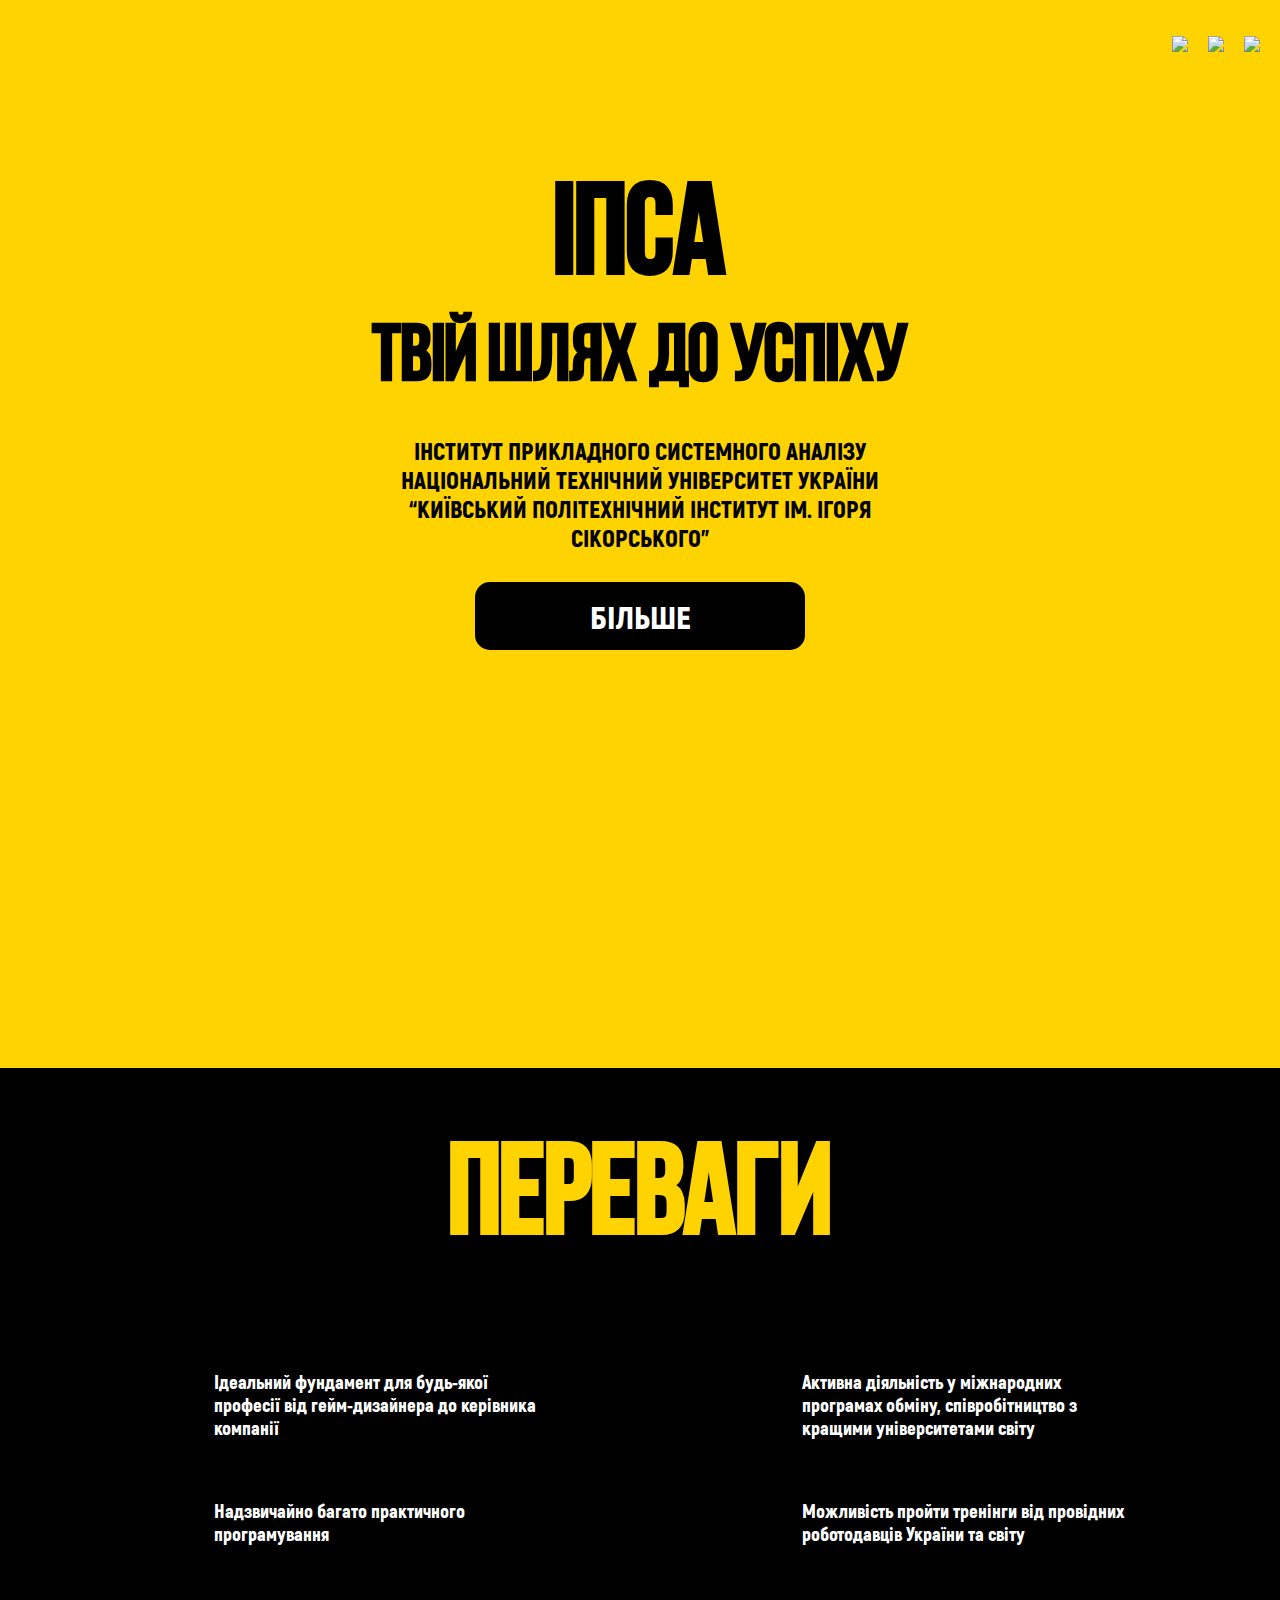
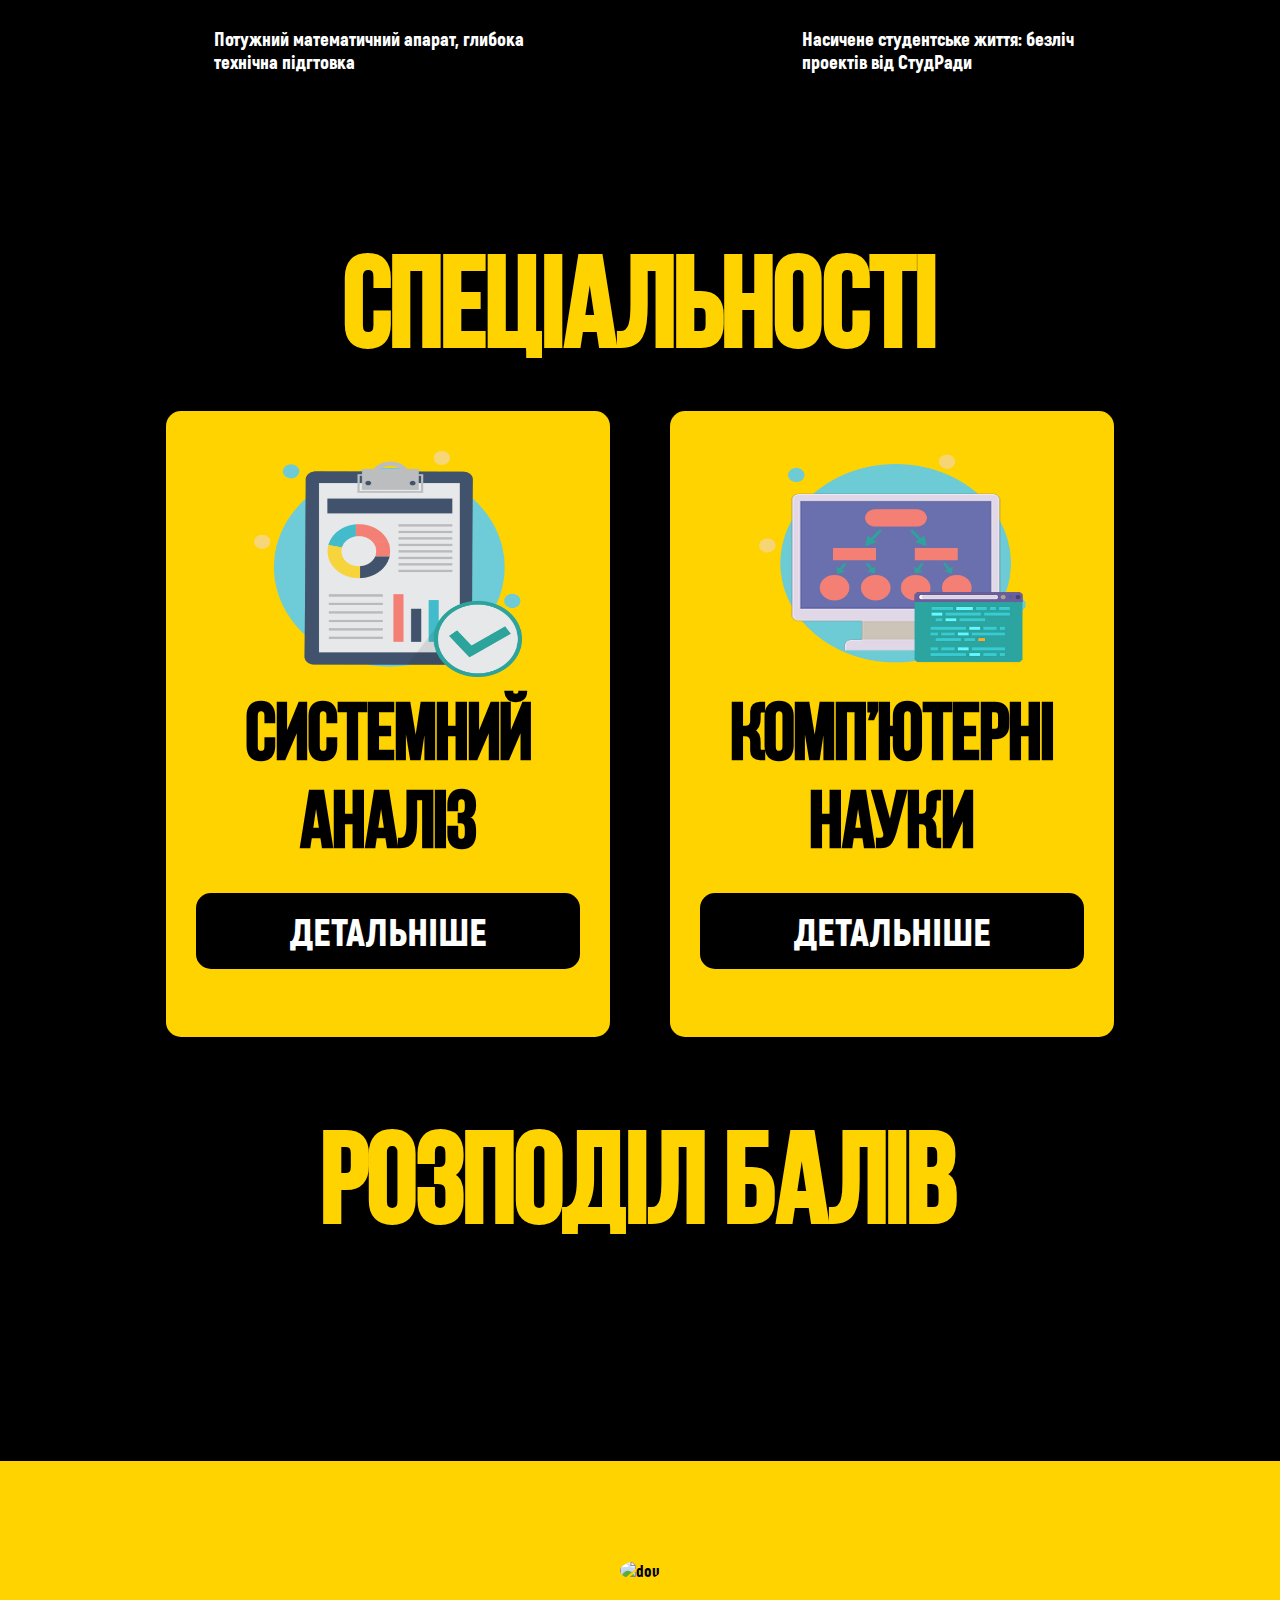
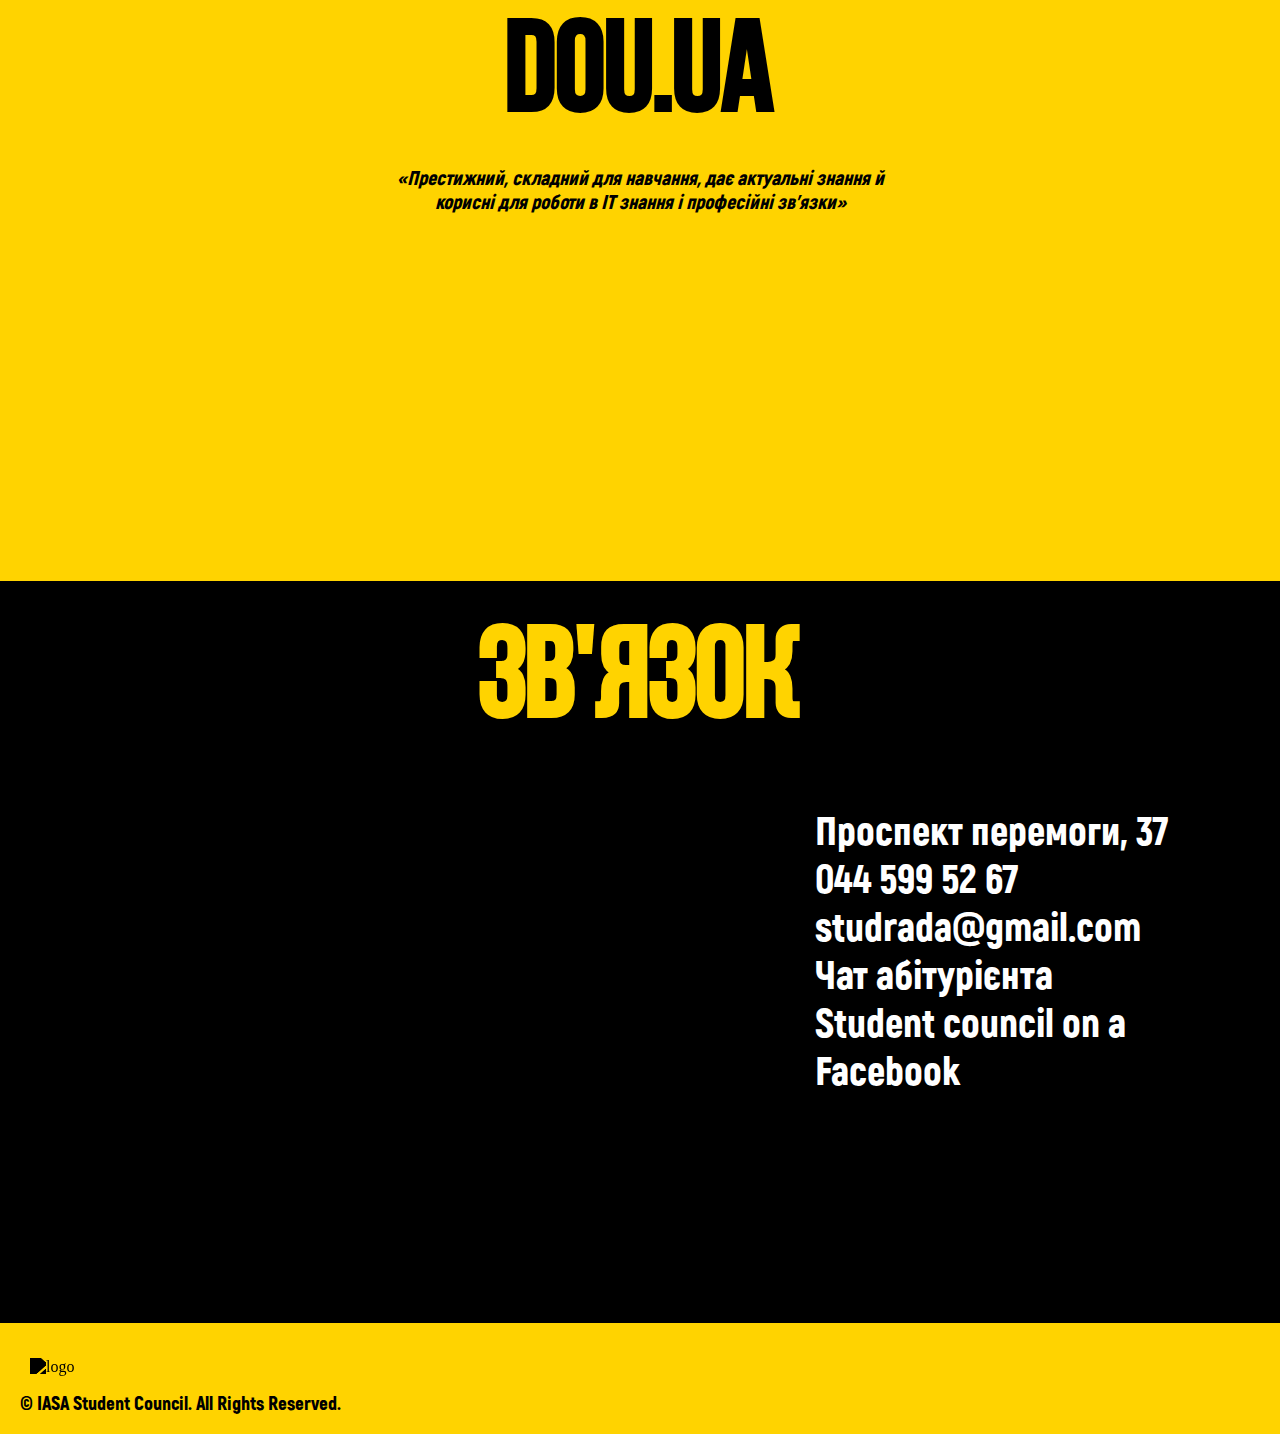
==== abit/index.html @ 1fbd906c "07.03.2018 new" ====
<!DOCTYPE html>
<html lang="en">
<head>
    <meta charset="UTF-8">
    <meta name="viewport" content="width=device-width, initial-scale=1">
    <meta name="description" content="Вступ ІПСА 2018, Абітурієнт ІПСА">
    <meta name="keywords" content="ІПСА ИПСА вступ поступление абитуриент абітурієнт 2018">
    <title>Абітурієнт ІПСА</title>

    <!--<link href="https://maxcdn.bootstrapcdn.com/bootstrap/3.3.7/css/bootstrap.min.css" rel="stylesheet">-->
    <link rel="icon" href="images/favicon.ico" type="image/x-icon">
    <link rel="stylesheet" href="css/main.min.css">
    <!--<script type="text/javascript" src="js/jquery-3.3.1.min.js"></script>-->

</head>
<body>
    <div class="wrapper">
        <div class="header">
            <div class="top">
                <a href="http://studsovet.ipsa.kpi.ua/" class="contact"><img src="https://png.icons8.com/ios/50/000000/internet-filled.png"></a>
                <a href="https://t.me/abit_IASA_2018" class="contact"><img src="https://png.icons8.com/windows/50/000000/telegram-app.png"></a>
                <a href="https://www.facebook.com/studrada.iasa/" class="contact"><img src="https://png.icons8.com/android/50/000000/facebook.png"></a>
            </div>
            <div class="info">
                <h1>ІПСА</h1>
                <h2 id="anim_block" class="slideDown">Твій шлях до успіху</h2>
                <!--<div class="div">ІПСА</div>-->
                <!--<div>-->
                    <!--<span>Твій шлях до успіху</span>-->
                <!--</div>-->
                <p>ІНСТИТУТ ПРИКЛАДНОГО СИСТЕМНОГО АНАЛІЗУ НАЦІОНАЛЬНИЙ ТЕХНІЧНИЙ УНІВЕРСИТЕТ УКРАЇНИ “КИЇВСЬКИЙ
                    ПОЛІТЕХНІЧНИЙ ІНСТИТУТ ІМ. ІГОРЯ СІКОРСЬКОГО”</p>
                <a href="#firstBlock" class="more">БІЛЬШЕ</a>
            </div>
        </div>
        <div class="content">
            <div class="section1"  id="firstBlock">
                <section id="ex1">
                    <h2>ПЕРЕВАГИ</h2>
                    <div class="container">
                            <ul class="col-d-3 col-m-6 list1">
                                <li>Iдеальний фундамент для будь-якої професії від гейм-дизайнера до керівника компанії</li>
                                <li>Надзвичайно багато практичного програмування</li>
                                <li>Потужний математичний апарат, глибока технічна підгтовка</li>
                            </ul>
                            <ul class="col-d-3 col-m-6 list2">
                                <li>Активна діяльність у міжнародних програмах обміну, співробітництво з кращими університетами світу</li>
                                <li>Можливість пройти тренінги від провідних роботодавців України та світу</li>
                                <li>Насичене студентське життя: безліч проектів від СтудРади</li>
                            </ul>
                    </div>
                </section>
            </div>
            <div class="section2">
                <section id="ex2">
                    <h2>Спеціальності</h2>
                    <div class="container ">
                            <div class="col-d-3 col-m-6 special">
                                <img src="images/sa.png" alt="sa">
                                <h3>Системний аналіз</h3>
                                <a class="special-button" href="http://mmsa.kpi.ua/prospective-student">ДЕТАЛЬНІШЕ</a>
                            </div>
                            <div class="col-d-3 col-m-6 special">
                                <img src="images/KN.PNG" alt="kn">
                                <h3>Комп’ютерні науки</h3>
                                <a class="special-button" href="http://cad.kpi.ua/uk/vstup/bakalavr-na-bazi-povnoi-serednoi-osviti-serednoi-shkoli">ДЕТАЛЬНІШЕ</a>
                            </div>
                    </div>
                </section>
            </div>
            <div class="section3">
                <section id="ex3">
                    <h2>РОЗПОДІЛ БАЛІВ</h2>
                    <div class="container charts">
                        <div class="col-d-5 col-m-9">
                            <canvas id="sisAnal"></canvas>
                        </div>
                        <div class="col-d-5 col-m-9">
                            <canvas id="compScience" ></canvas>
                        </div>
                    </div>

                </section>
            </div>
            <div class="section4"></div>
            <div class="section5">
                <div class="slider">
                    <ul>
                        <li>
                            <div class="slider1">
                                <img class="photo" src="https://s.dou.ua/assets/img/icon.png" alt="dou">
                                <h2 class="hf">DOU.UA</h2>
                                <p>«Престижний, складний для навчання, дає актуальні знання й корисні для роботи в ІТ знання і професійні зв’язки»</p>
                            </div>
                            </li>
                            <li>
                                <div class="slider2">
                                    <img class="photo" src="images/8tag.png" alt="8tag" height="40" width="40">
                                    <h2 class="hf">8TAG</h2>
                                    <p>«Найважливіші навички, які можна отримати в даному інституті, - здатність швидко та якісно вирішувати складні, не типові задачі, контрулювати ситуацію»</p>
                                </div>
                            </li>
                            <li>
                                <div class="slider3">
                                    <img class="photo" src="https://s.dou.ua/assets/img/icon.png" alt="dou">
                                    <h2 class="hf">DOU.UA</h2>
                                    <p>«Випускники здатні проектувати комп'ютерні системи для прийняття рішень і управління процесами в макроекономічних, технічних, фізичних та екологічних системах.»</p>
                                </div>
                            </li>
                            <li>
                                <div class="slider4">
                                    <img class="photo" src="https://pbs.twimg.com/profile_images/925717136281976832/UUA8Cz6q_400x400.jpg" alt="cisco">
                                    <h2 class="hf">CISCO</h2>
                                    <p>«ІПСА орієнтується на більш детальне вивчення теоретичних основ технологій. Що дає змогу швидко засвоїти нові технології.»</p>
                                </div>
                            </li>
                        </ul>
                    </div>
            </div>
        </div>
        <div class="section6">
            <h2>Зв'язок</h2>
            <div class="container foot">
                <div class="col-d-6 col-m-10">
                    <iframe src="https://www.google.com/maps/embed?pb=!1m14!1m8!1m3!1d5081.0922779624925!2d30.464734!3d50.449554000000006!3m2!1i1024!2i768!4f13.1!3m3!1m2!1s0x0%3A0x1216cbfb3b156b79!2z0KHRgtGD0LTRgNCw0LTQsCDQhtCf0KHQkA!5e0!3m2!1suk!2sua!4v1519388631111" width="80%" height="450" frameborder="0" style="border:0" allowfullscreen></iframe>
                </div>
                <ul class="col-d-4 col-m-8 contacts">
                    <li>Проспект перемоги, 37</li>
                    <li><a href="tel:044 599 52 67">044 599 52 67</a></li>
                    <li><a href="mailto:studrada@gmail.com">studrada@gmail.com</a></li>
                    <li><a href="https://t.me/abit_IASA_2018">Чат абітурієнта</a></li>
                    <li><a href="https://www.facebook.com/studrada.iasa/">Student council on a Facebook</a></li>
                </ul>
            </div>
        </div>
    </div>
    <div class="footer">
        <div class="logo"><img src="http://studsovet.ipsa.kpi.ua/wp-content/uploads/2017/10/sitebiglogo-5781001-5.png" alt="logo"></div>
        <p>© IASA Student Council. All Rights Reserved.</p>
    </div>
    </div>

    <!----><link href="https://use.fontawesome.com/releases/v5.0.6/css/all.css" rel="stylesheet">

    <script src="https://ajax.googleapis.com/ajax/libs/jquery/2.1.4/jquery.min.js"></script>
    <script defer src="https://use.fontawesome.com/releases/v5.0.6/js/all.js"></script>
    <script src="https://cdnjs.cloudflare.com/ajax/libs/Chart.js/2.4.0/Chart.min.js"></script>
    <script type="text/javascript" src="js/compressed.js"></script>
    <!--<script type="text/javascript" src="js/main.js"></script>-->
</body>
</html>
---- abit/css/main.min.css ----
@font-face{font-family:"HeaderFont";src:url("../fonts/AA-BEBASNEUE.TTF")format("truetype");font-style:normal;font-weight:400}@font-face{font-family:"ParagrafFont";src:url("../fonts/Akrobat-Black.otf")format("truetype");font-style:normal;font-weight:400}*,.slider ul li p{margin:0 auto}*,.slider ul,.slider li{padding:0}::-webkit-scrollbar{width:3px;height:3px}::-webkit-scrollbar-track{background-color:#000}::-webkit-scrollbar-thumb{height:50px;border-radius:3px}::-webkit-scrollbar-thumb,::-webkit-resizer,::-webkit-scrollbar-track-piece,::-webkit-scrollbar-corner,::-webkit-scrollbar-button{background-color:#ffd300}body,.more,.special-button{background:#000}.container,.top{display:flex}.container{justify-content:center}.col-d-1{width:10vw}.col-d-2{width:20vw}.col-d-3{width:30vw}.col-d-4,.logo img{width:40vw}.col-d-5{width:50vw}.col-d-6{width:60vw}.col-d-7,.slider,.slider ul li{width:70vw; height: 80vh;}.col-d-8{width:80vw}.col-d-9{width:90vw}.col-d-10{width:100vw}.contact{font-size:32px}.contact,.info,.slider ul h2,.slider ul li p,.footer p{color:#000}.contact,.header{padding:10px}.top{justify-content:flex-end}.top a{margin:0}.header,.special,.section5,.footer{background:#ffd300}.header,.info p,#ex1,.section2,#ex3,.slider,.slider ul,.slider li,.slider ul h2,.slider ul li,.slider ul li p,.section6{text-align:center}.info{height:100vh}.slideDown{animation-name:slideDown;-webkit-animation-name:slideDown;animation-duration:1s;-webkit-animation-duration:1s;animation-timing-function:ease;-webkit-animation-timing-function:ease;visibility:visible!important;font-size:5em;margin-top:-20px;margin-bottom:40px}.info p{font-size:1.5em;width:500px}.slider ul li p{width:500px}.info p,#sisAnal,#compScience,.special img,.section6 h2,#ex2 h2,#ex3 h2,#ex1 h2{margin:10px auto}.more,.special,.special-button,.special img{display:block}.more,.special-button{padding:15px;text-decoration:none!important}.more{width:300px;font-size:2em}.more,.special-button,.contacts,.contacts a{color:#fff!important}.more,.special,.special-button{border-radius:15px}.more,#ex3{margin:30px auto}#ex1,.slider ul,.slider li{margin:50px auto}#ex1 ul,.contacts{list-style:none}#ex1 ul{margin:5% 8vw}.list1 li:nth-child(1),.list1 li:nth-child(2),.list1 li:nth-child(3),.list2 li:nth-child(1),.list2 li:nth-child(2),.list2 li:nth-child(3),.contacts li:nth-child(1),.contacts li:nth-child(2),.contacts li:nth-child(3),.contacts li:nth-child(4),.contacts li:nth-child(5){background-repeat:no-repeat;padding-left:60px}.list1 li:nth-child(3){background-image:url("https://png.icons8.com/ios/50/FFBE00/math-filled.png")}.list2 li:nth-child(1){background-image:url("https://png.icons8.com/ios-glyphs/50/FFBE00/graduation-cap.png");background-position:0 20px}.list2 li:nth-child(2){background-image:url("https://png.icons8.com/ios/50/FFBE00/training-filled.png")}.list2 li:nth-child(3){background-image:url("https://png.icons8.com/ios/50/FFBE00/conference-background-selected-filled.png")}#ex1 li,.contacts{text-align:left}#ex1 li,.footer p{font-size:1.5vw}#ex1 li,.special-button:hover,.more:hover{color:#fff}#ex1 li{margin-top:3vw}.ico{font-size:20vw;margin-right:20px}.ico,.section6 h2,#ex2 h2,#ex3 h2,#ex1 h2{color:#ffd300}.section2{margin:40px auto}.special{margin:30px;padding:30px;color:black}.special h3{font-size:80px}.special-button{font-size:3vw;margin:30px auto 0}#sisAnal{font-size:5vw}.special img{width:70%;height:40%}.slider{z-index:9;overflow:hidden;position:relative}.slider,.section6{margin:20px auto}.slider ul,.slider li,.slider ul li{list-style-type:none}.slider ul{width:9999px}.slider ul h2{margin-top:15px}.slider ul p{font-style:italic;font-size:20px}.slider ul li{float:left;height:360px}.slider .photo{width:150px;height:150px;-webkit-border-radius:50%;border-radius:50%}.contacts{font-size:40px}.contacts li:nth-child(1){background-image:url("https://png.icons8.com/ios/50/FFBE00/marker-filled.png")}.contacts li:nth-child(2){background-image:url("https://png.icons8.com/metro/50/FFBE00/phone.png")}.contacts li:nth-child(3){background-image:url("https://png.icons8.com/ios/50/FFBE00/secured-letter-filled.png")}.contacts li:nth-child(4){background-image:url("https://png.icons8.com/windows/50/FFBE00/telegram-app.png")}.contacts li:nth-child(5){background-image:url("https://png.icons8.com/android/50/FFBE00/facebook.png")}.contacts a,.special-button:hover,.more:hover{text-decoration:none}.contacts a:hover{color:#ffd300!important}.foot{margin:5%}.footer{padding:20px}.logo{margin:15px 10px}.logo img{filter:brightness(0)}a:hover,a:active{outline:none}h2,h1,h4,h3{font-family:"HeaderFont"}h2,h1{font-size:8em;margin:10vh auto 30px}a,li,span,p{font-family:"ParagrafFont"}.list2 li,.list1 li{height:90px}.list1 li:nth-child(1){background-image:url("https://png.icons8.com/material/50/FFBE00/person-male.png");background-position:0 5px}.list1 li:nth-child(2){background-image:url("https://png.icons8.com/ios/50/FFBE00/source-code-filled.png");background-position:0 -10px}.list1 li:nth-child(3),.list2 li:nth-child(2),.list2 li:nth-child(3){background-position:0 10px}@keyframes slideDown{0%{transform:translateY(-120%);opacity:0}50%{transform:translateY(8%);opacity:0.2}65%{transform:translateY(-4%);opacity:0.3}80%{transform:translateY(4%);opacity:0.5}95%{transform:translateY(-2%);opacity:0.75}100%{transform:translateY(0%);opacity:1}}@-webkit-keyframes slideDown{0%{-webkit-transform:translateY(-120%);opacity:0}50%{-webkit-transform:translateY(8%);opacity:0.2}65%{-webkit-transform:translateY(-4%);opacity:0.3}80%{-webkit-transform:translateY(4%);opacity:0.5}95%{-webkit-transform:translateY(-2%);opacity:0.75}100%{-webkit-transform:translateY(0%);opacity:1}}@media screen and (max-width:990px){.contacts{margin-top:15px}.contacts,.special-button{font-size:4vw}.list1 li:nth-child(2),.list2 li:nth-child(3){background-position:0 0}.list2 li:nth-child(3),.list2 li:nth-child(2),.list2 li:nth-child(1),.list1 li:nth-child(1){background-size:40px 40px}.special{margin:3% auto}#ex1 li{font-size:3vw}h2,h1{font-size:10vw}.list1 li:nth-child(2){background-size:35px 35px}.list1 li:nth-child(3){background-size:32px 32px;background-position:0 5px}.list2 li:nth-child(2),.list2 li:nth-child(1),.list1 li:nth-child(1){background-position:0 15px}}@media screen and (max-width:768px){a>img{width:8vw;height:8vw}.info>h1{font-size:15vw}.slideDown{font-size:12vw}.info p{font-size:4vw}.info p,.col-m-7{width:70vw}.container{display:block}.col-m-1{width:10vw}.col-m-2{width:20vw}.col-m-3{width:30vw}.col-m-4{width:40vw}.col-m-5{width:50vw}.col-m-6{width:60vw}.col-m-8{width:80vw}.col-m-9{width:90vw}.col-m-10{width:100vw}#ex1{height:100%}#ex1 ul{margin:0 auto}.slider ul li p{width:100%;font-size:5vw}.foot{margin:0}.contacts{padding:0;font-size:6vw}.footer p{font-size:3vw}.contacts li:nth-child(5),.contacts li:nth-child(2),.contacts li:nth-child(3),.contacts li:nth-child(4),.contacts li:nth-child(1){padding-left:50px;background-size:30px 30px}}@media screen and (max-width:550px){.special h3{font-size:7vw}.footer{height:auto}.contacts li:nth-child(5),.contacts li:nth-child(2),.contacts li:nth-child(3),.contacts li:nth-child(4),.contacts li:nth-child(1){padding-left:30px;background-size:20px 20px}}@media screen and (max-width:325px){.more{width:70vw}#ex1 li{font-size:5vw}.list2 li:nth-child(1),.list2 li:nth-child(3),.list2 li:nth-child(2){padding-left:42px}.list2 li:nth-child(1){margin-bottom:40px}.list1 li:nth-child(3),.list1 li:nth-child(2),.list1 li:nth-child(1){padding-left:40px}}
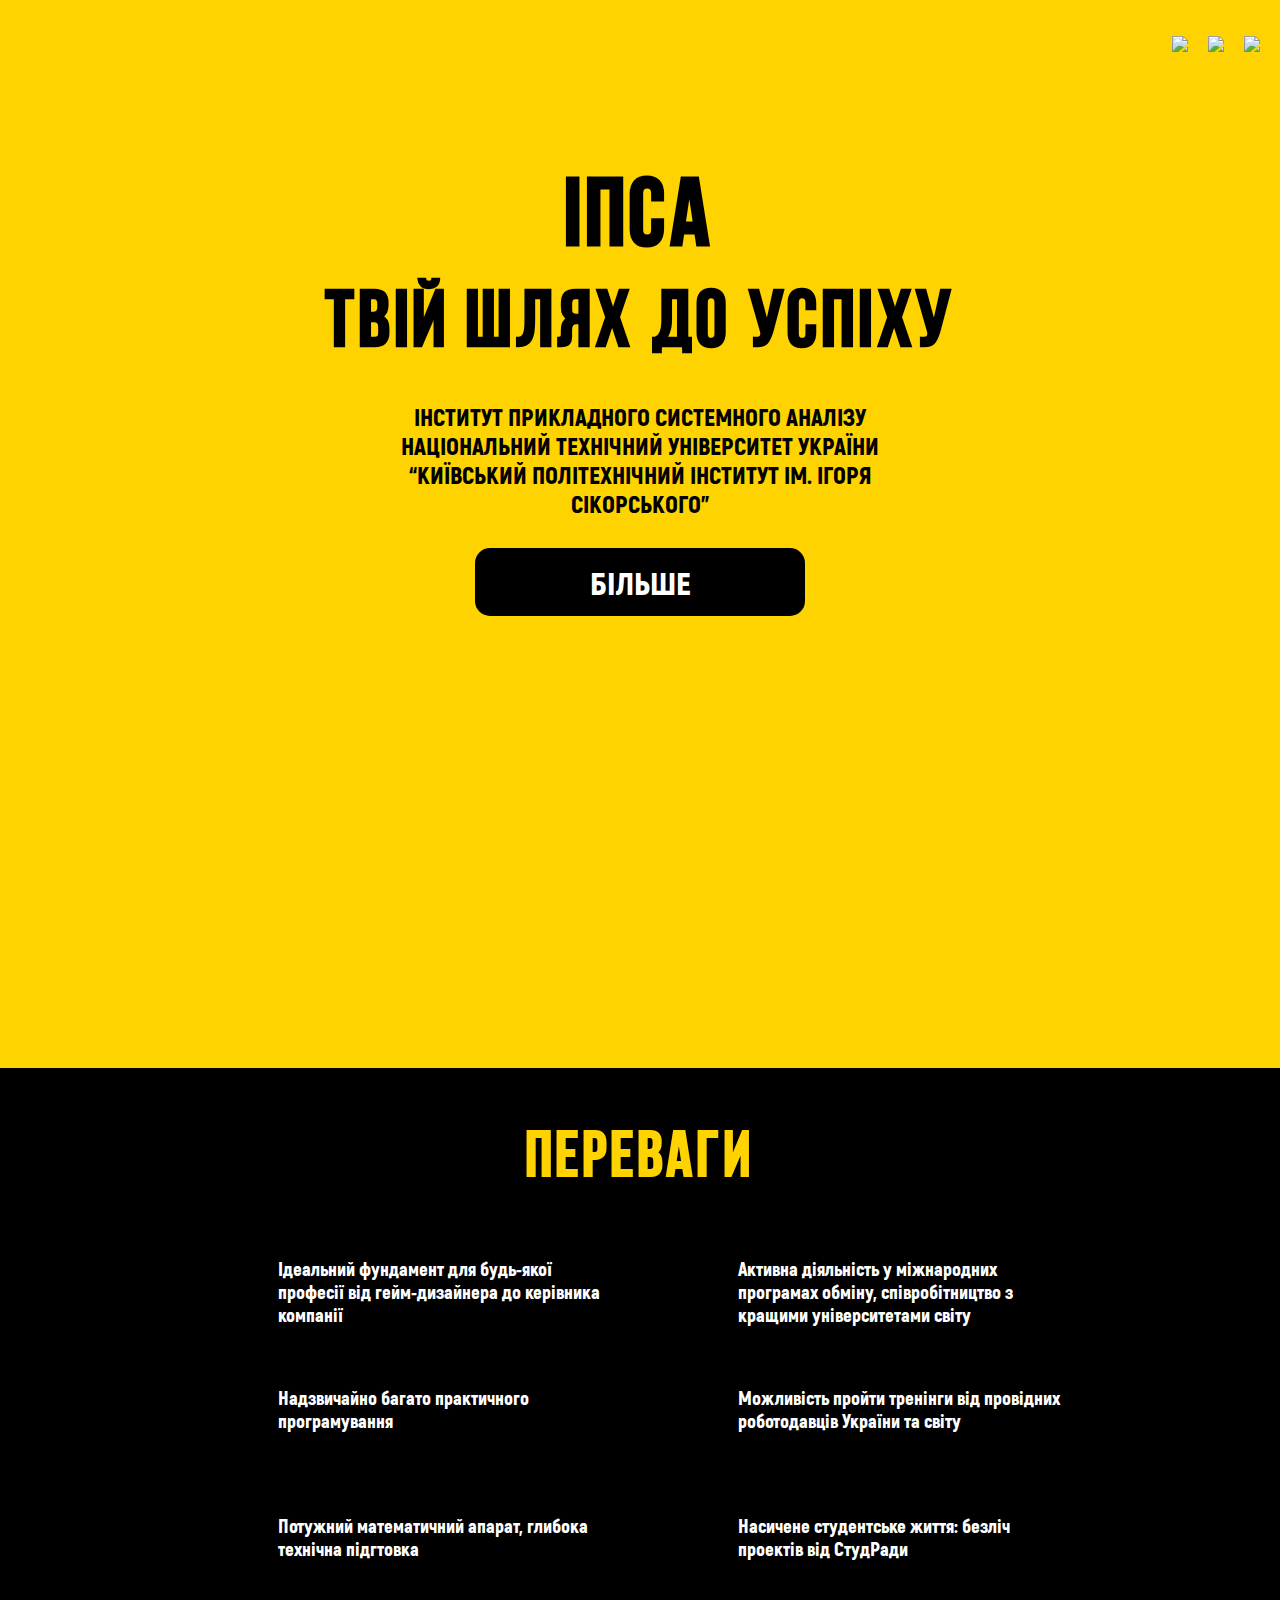
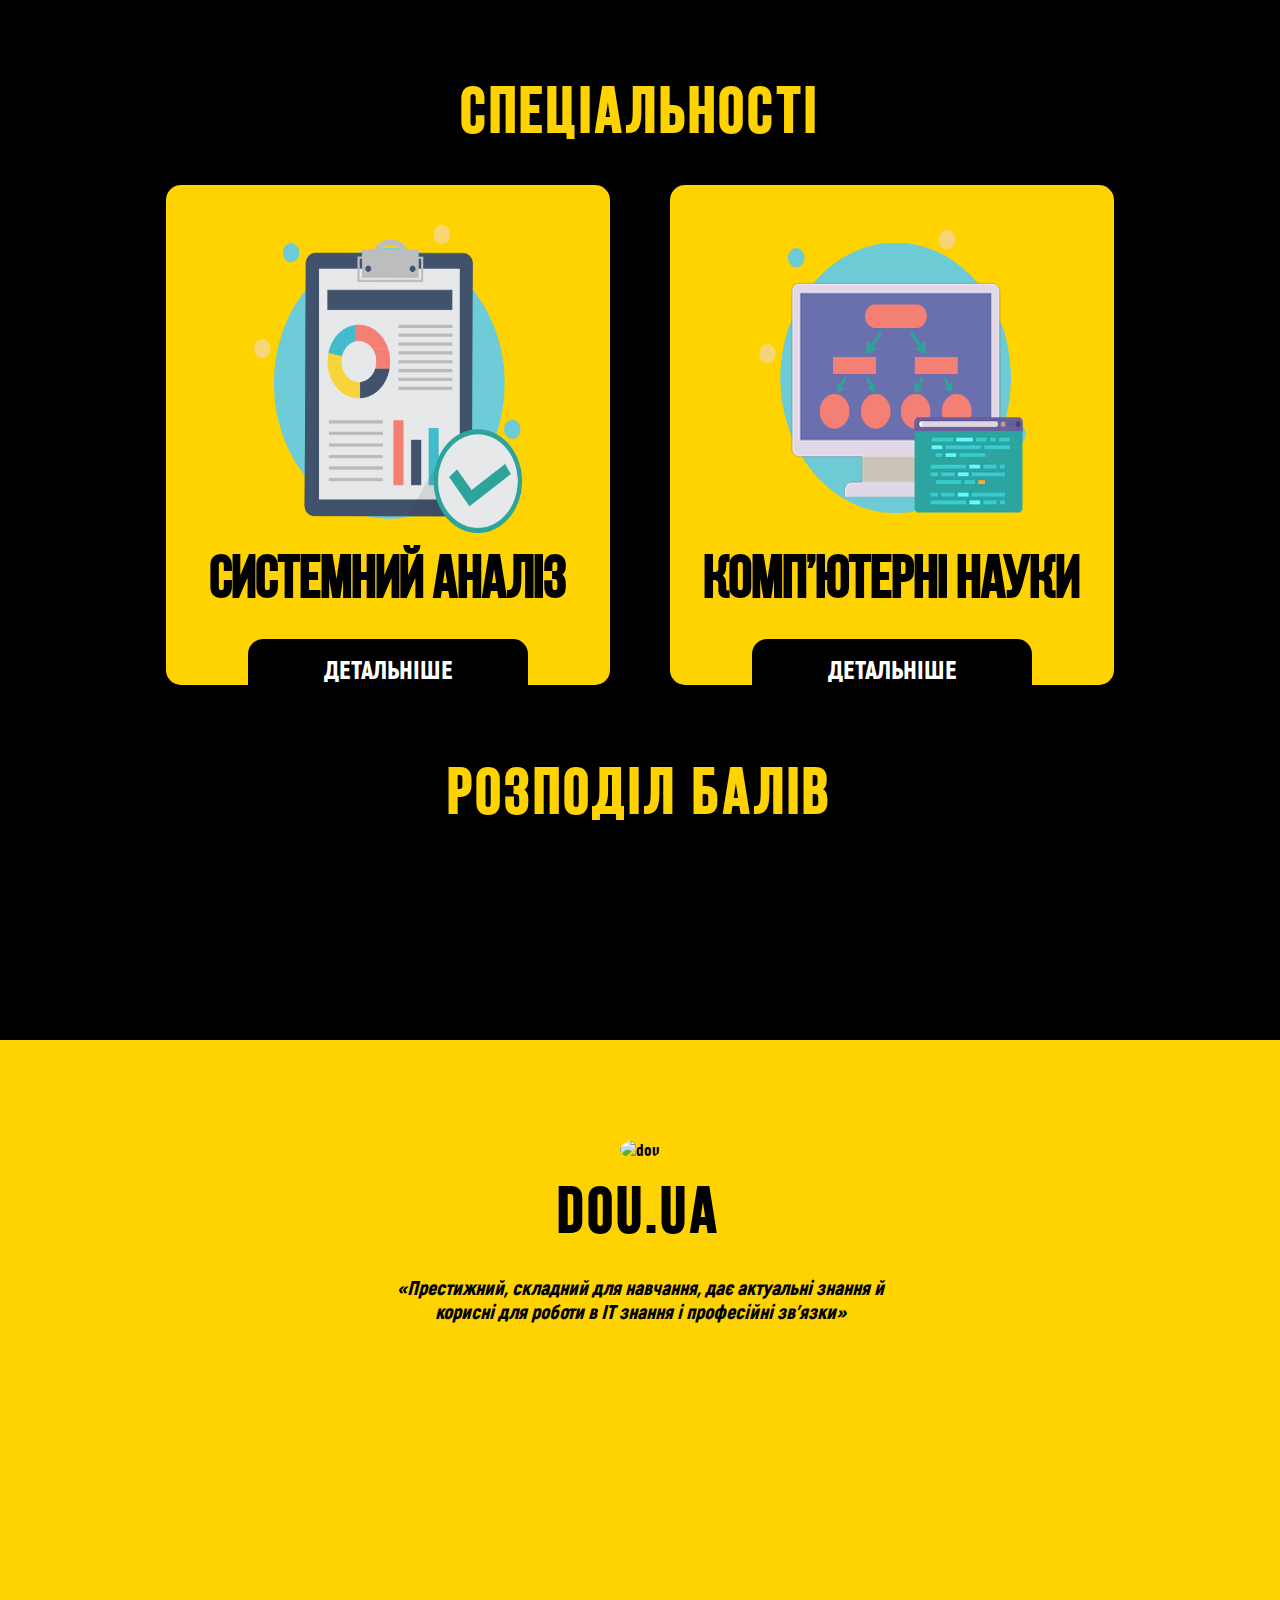
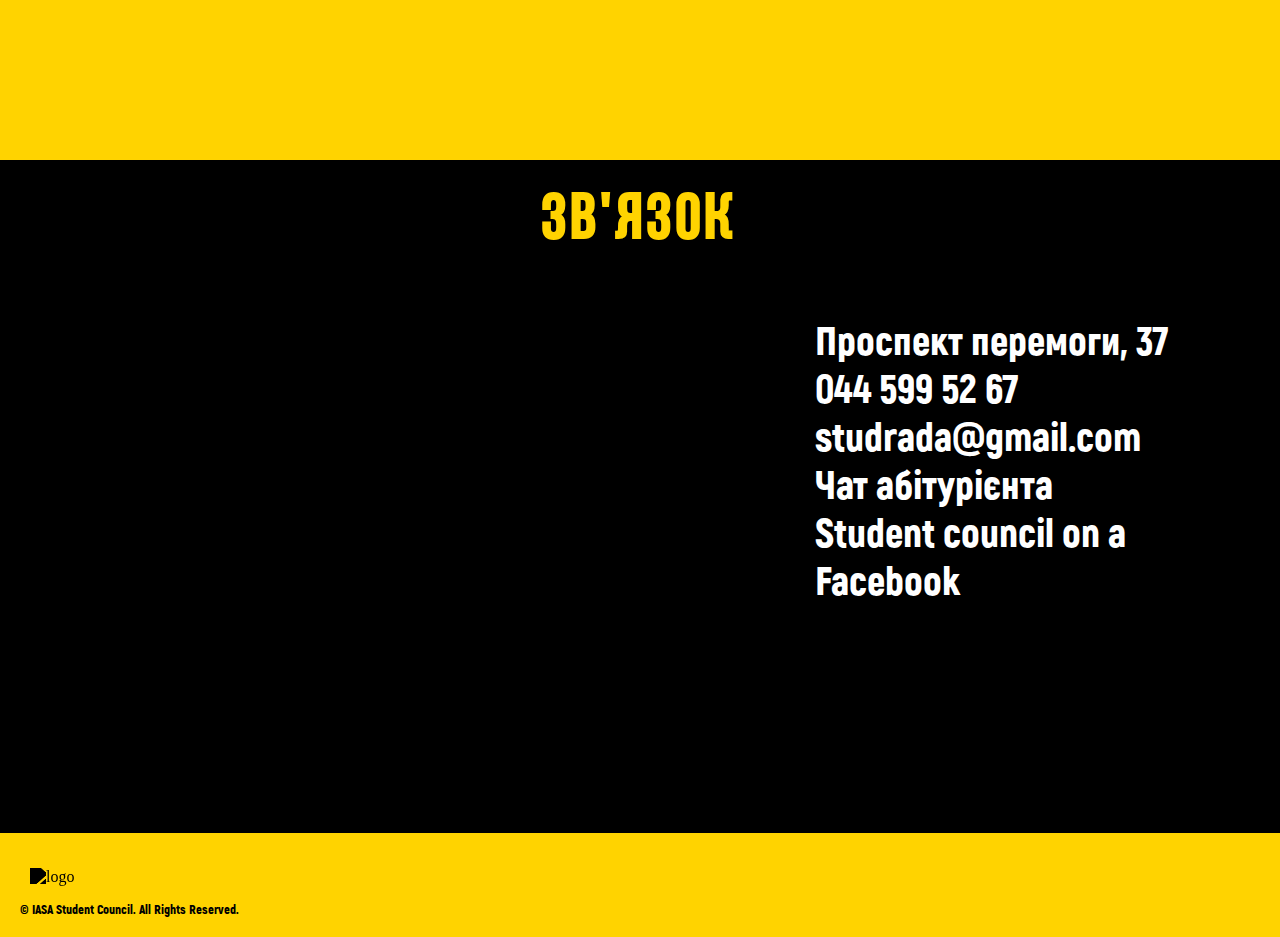
==== commit efb29e09: "gg" ====
--- a/abit/index.html
+++ b/abit/index.html
@@ -3,13 +3,10 @@
 <head>
     <meta charset="UTF-8">
     <meta name="viewport" content="width=device-width, initial-scale=1">
-    <meta name="description" content="Вступ ІПСА 2018, Абітурієнт ІПСА">
-    <meta name="keywords" content="ІПСА ИПСА вступ поступление абитуриент абітурієнт 2018">
     <title>Абітурієнт ІПСА</title>
 
     <!--<link href="https://maxcdn.bootstrapcdn.com/bootstrap/3.3.7/css/bootstrap.min.css" rel="stylesheet">-->
-    <link rel="icon" href="images/favicon.ico" type="image/x-icon">
-    <link rel="stylesheet" href="css/main.min.css">
+    <link rel="stylesheet" href="css/main.css">
     <!--<script type="text/javascript" src="js/jquery-3.3.1.min.js"></script>-->
 
 </head>
@@ -72,11 +69,11 @@
                 <section id="ex3">
                     <h2>РОЗПОДІЛ БАЛІВ</h2>
                     <div class="container charts">
-                        <div class="col-d-5 col-m-9">
-                            <canvas id="sisAnal"></canvas>
+                        <div class="col-d-4 col-m-9">
+                            <canvas id="sisAnal" style="letter-spacing: 2px"></canvas>
                         </div>
-                        <div class="col-d-5 col-m-9">
-                            <canvas id="compScience" ></canvas>
+                        <div class="col-d-4 col-m-9">
+                            <canvas id="compScience" style="letter-spacing: 2px"></canvas>
                         </div>
                     </div>
 
@@ -145,7 +142,7 @@
     <script src="https://ajax.googleapis.com/ajax/libs/jquery/2.1.4/jquery.min.js"></script>
     <script defer src="https://use.fontawesome.com/releases/v5.0.6/js/all.js"></script>
     <script src="https://cdnjs.cloudflare.com/ajax/libs/Chart.js/2.4.0/Chart.min.js"></script>
-    <script type="text/javascript" src="js/compressed.js"></script>
-    <!--<script type="text/javascript" src="js/main.js"></script>-->
+    <!--<script type="text/javascript" src="js/compressed.js"></script>-->
+    <script type="text/javascript" src="js/main.js"></script>
 </body>
 </html>--- a/abit/css/main.css
+++ b/abit/css/main.css
@@ -0,0 +1,483 @@
+/*#ffd300;*/
+
+*{
+    margin: 0 auto;
+    padding: 0;
+}
+
+::-webkit-scrollbar { width: 3px; height: 3px;}
+::-webkit-scrollbar-button {  background-color: #ffd300; }
+::-webkit-scrollbar-track {  background-color: #000;}
+::-webkit-scrollbar-track-piece { background-color: #ffd300;}
+::-webkit-scrollbar-thumb { height: 50px; background-color: #ffd300; border-radius: 3px;}
+::-webkit-scrollbar-corner { background-color: #ffd300;}}
+::-webkit-resizer { background-color: #ffd300;}
+
+a:active, a:hover { outline: none; }
+
+body{background: #000;}
+
+@font-face {
+    font-family: "HeaderFont";
+    src: url("../fonts/AA-BEBASNEUE.TTF") format("truetype");
+    font-style: normal;
+    font-weight: normal;
+}
+
+@font-face{
+    font-family: "ParagrafFont";
+    src: url("../fonts/Akrobat-Black.otf") format("truetype");
+    font-style: normal;
+    font-weight: normal;
+}
+
+h1,h2,h3,h4{font-family: "HeaderFont";}
+p,li,span, a{font-family: "ParagrafFont";}
+.container{display: flex; justify-content: center; margin: 0}
+
+.col-d-1{width: 10vw;}
+.col-d-2{width: 20vw;}
+.col-d-3{width: 30vw;}
+.col-d-4{width: 40vw;}
+.col-d-5{width: 50vw;}
+.col-d-6{width: 60vw;}
+.col-d-7{width: 70vw;}
+.col-d-8{width: 80vw;}
+.col-d-9{width: 90vw;}
+.col-d-10{width: 100vw;}
+
+.contact{
+    font-size: 32px;
+    color: #000;
+    padding: 10px 10px;
+}
+/*.contact:hover{*/
+    /*background: #000;*/
+    /*color: #ffd300;*/
+/*}*/
+.top{
+    display: flex;
+    justify-content: flex-end;
+}
+
+.top a{margin: 0;}
+
+/*.col-xs*/
+
+.header{
+    background: #ffd300;
+    padding: 10px;
+    text-align: center;
+    /*height: 100vh;*/
+}
+
+.info{
+    color: #000;
+    height: 100vh;
+}
+
+.info h1{font-size: 6em;}
+
+h1, h2{font-size: 4em; margin: 10vh auto 30px auto; letter-spacing: 5px;}
+
+.slideDown{
+    animation-name: slideDown;
+    -webkit-animation-name: slideDown;
+
+    animation-duration: 1s;
+    -webkit-animation-duration: 1s;
+
+    animation-timing-function: ease;
+    -webkit-animation-timing-function: ease;
+
+    visibility: visible !important;
+    font-size: 5em;
+    margin-top: -20px;
+    margin-bottom: 40px;
+}
+
+@keyframes slideDown {
+    0% {
+        transform: translateY(-120%);
+        opacity: 0;
+    }
+    50%{
+        transform: translateY(8%);
+        opacity: 0.2;
+    }
+    65%{
+        transform: translateY(-4%);
+        opacity: 0.3;
+    }
+    80%{
+        transform: translateY(4%);
+        opacity: 0.5;
+    }
+    95%{
+        transform: translateY(-2%);
+        opacity: 0.75;
+    }
+    100% {
+        transform: translateY(0%);
+        opacity: 1;
+    }
+}
+
+@-webkit-keyframes slideDown {
+    0% {
+        -webkit-transform: translateY(-120%);
+        opacity: 0;
+    }
+    50%{
+        -webkit-transform: translateY(8%);
+        opacity: 0.2;
+    }
+    65%{
+        -webkit-transform: translateY(-4%);
+        opacity: 0.3;
+    }
+    80%{
+        -webkit-transform: translateY(4%);
+        opacity: 0.5;
+    }
+    95%{
+        -webkit-transform: translateY(-2%);
+        opacity: 0.75;
+    }
+    100% {
+        -webkit-transform: translateY(0%);
+        opacity: 1;
+    }
+}
+
+.info p{font-size: 1.5em; width: 500px; text-align: center; margin: 10px auto;}
+
+.more{
+    display: block;
+    padding: 15px;
+    width: 300px;
+    font-size: 2em;
+    background: #000;
+    color: #fff !important;
+    text-decoration: none !important;
+    border-radius: 15px;
+    margin: 30px auto;
+}
+
+.more:hover{color: #fff; text-decoration: none;}
+
+#ex1{
+    text-align: center;
+    margin: 50px auto;
+}
+
+#ex1 h2{margin: 10px auto; color: #ffd300;}
+#ex1 ul{list-style: none; margin: 20px 3%;}
+
+.list1 li, .list2 li{height: 90px;}
+
+.list1 li:nth-child(1){
+    background-image: url("https://png.icons8.com/material/50/FFBE00/person-male.png");
+    background-repeat: no-repeat;
+    padding-left: 60px;
+    background-position: 0px 50%;
+}
+
+
+.list1 li:nth-child(2){
+    background-image: url("https://png.icons8.com/ios/50/FFBE00/source-code-filled.png");
+    background-repeat: no-repeat;
+    padding-left: 60px;
+    background-position: 0px 25%;
+}
+
+
+.list1 li:nth-child(3){
+    background-image: url("https://png.icons8.com/ios/50/FFBE00/math-filled.png");
+    background-repeat: no-repeat;
+    padding-left: 60px;
+    background-position: 0px 10px;
+}
+
+
+.list2 li:nth-child(1){
+    background-image: url("https://png.icons8.com/ios-glyphs/50/FFBE00/graduation-cap.png");
+    background-repeat: no-repeat;
+    padding-left: 60px;
+    background-position: 0px 20px;
+}
+
+.list2 li:nth-child(2){
+    background-image: url("https://png.icons8.com/ios/50/FFBE00/training-filled.png");
+    background-repeat: no-repeat;
+    padding-left: 60px;
+    background-position: 0px 10px;
+}
+.list2 li:nth-child(3){
+    background-image: url("https://png.icons8.com/ios/50/FFBE00/conference-background-selected-filled.png");
+    background-repeat: no-repeat;
+    padding-left: 60px;
+    background-position: 0px 10px;
+}
+#ex1 li{text-align: left; font-size: 1.5vw; color:#fff; margin-top: 3vw;}
+
+.ico{font-size: 20vw; margin-right: 20px; color: #ffd300;}
+
+.section2{
+    margin: 40px auto;
+    text-align: center;
+}
+
+/*.container{margin-right: 0;}*/
+
+#ex2 h2{margin: 10px auto; color: #ffd300;}
+
+.special{
+    display: block;
+    /*height: 550px;*/
+    margin: 30px 30px;
+    background:  #ffd300;
+    padding: 30px;
+    color: black;
+    border-radius: 15px;
+}
+
+.special h3{font-size: 60px}
+
+.special-button{
+    display: block;
+    padding: 15px;
+    font-size: 25px;
+    background: #000;
+    color: #fff !important;
+    text-decoration: none !important;
+    border-radius: 15px;
+    margin: 30px auto 0 auto;
+    width: 250px;
+}
+
+.special-button:hover{color: #fff; text-decoration: none;}
+
+#ex3{text-align: center; margin: 30px auto;}
+
+#ex3 h2{ margin: 10px auto; color: #ffd300;}
+
+/*.charts{margin: 20px auto; display: flex; justify-content: center;}*/
+
+#sisAnal{margin: 10px auto; font-size: 5vw;}
+#compScience {margin: 10px auto;}
+
+.special img{
+    display: block;
+    width: 70%;
+    height: 70%;
+    margin: 10px auto;
+}
+
+.section5{
+    background: #ffd300;
+}
+
+.slider {
+    z-index: 9;
+    width: 70vw;
+    overflow: hidden;
+    margin: 20px auto;
+    position: relative;
+    text-align: center;
+    height: 80vh;
+}
+.slider ul, .slider li {
+    padding: 0;
+    margin: 50px auto;
+    list-style-type: none;
+    text-align: center;
+}
+.slider ul {
+    width: 9999px;
+}
+.slider ul h2 {
+    margin-top: 15px;
+    text-align: center;color: #000;
+    font-size: 4em;
+}
+.slider ul p {
+    font-style: italic;
+    font-size: 20px;
+}
+.slider ul li {
+    list-style-type: none;
+    float: left;
+    width: 70vw;
+    height: 360px;
+    text-align: center;
+}
+.slider ul li p {
+    width: 500px;
+    text-align: center;
+    margin: 0 auto;
+    color: #000;
+}
+
+.slider .photo {
+    width: 150px;
+    height: 150px;
+    -webkit-border-radius: 50%;
+    border-radius: 50%;
+}
+
+.section6{
+    margin: 20px auto;
+    text-align: center;
+}
+
+.section6 h2{ margin: 10px auto; color: #ffd300;}
+
+.contacts{
+    color: #fff !important;
+    font-size: 40px;
+    text-align: left;
+    list-style: none;
+
+}
+
+.contacts li:nth-child(1){
+    background-image: url("https://png.icons8.com/ios/50/FFBE00/marker-filled.png");
+    background-repeat: no-repeat;
+    padding-left: 60px;
+}
+.contacts li:nth-child(2){
+    background-image: url("https://png.icons8.com/metro/50/FFBE00/phone.png");
+    background-repeat: no-repeat;
+    padding-left: 60px;
+}
+.contacts li:nth-child(3){
+    background-image: url("https://png.icons8.com/ios/50/FFBE00/secured-letter-filled.png");
+    background-repeat: no-repeat;
+    padding-left: 60px;
+}
+.contacts li:nth-child(4){
+    background-image: url("https://png.icons8.com/windows/50/FFBE00/telegram-app.png");
+    background-repeat: no-repeat;
+    padding-left: 60px;
+}
+.contacts li:nth-child(5){
+    background-image: url("https://png.icons8.com/android/50/FFBE00/facebook.png");
+    background-repeat: no-repeat;
+    padding-left: 60px;
+}
+
+.contacts a{color: #fff !important; text-decoration: none;}
+.contacts a:hover{color: #ffd300 !important;}
+
+.foot{margin: 5%;}
+
+.footer{background: #ffd300; padding: 20px;}
+.footer p{color: #000; font-size: 1vw;}
+
+.logo{margin: 15px 10px;}
+
+.logo img{width: 20vw; filter: brightness(0);}
+
+@media screen and (max-width: 990px){
+    h1,h2{font-size: 10vw;}
+    .contacts{margin-top: 15px; font-size: 4vw;}
+    .list1 li:nth-child(1){background-size: 40px 40px; background-position: 0px 15px;}
+    .list1 li:nth-child(2){background-size: 35px 35px; background-position: 0px 0px;}
+    .list1 li:nth-child(3){background-size: 32px 32px; background-position: 0px 5px;}
+    .list2 li:nth-child(1){background-size: 40px 40px; background-position: 0px 15px;}
+    .list2 li:nth-child(2){background-size: 40px 40px; background-position: 0px 15px;}
+    .list2 li:nth-child(3){background-size: 40px 40px; background-position: 0px 0px;}
+    .special{margin: 3% auto;}
+    .special-button{font-size: 4vw;}
+    #ex1 li{font-size: 3vw;}
+}
+
+@media screen and (max-width: 768px){
+    a>img{width: 8vw; height: 8vw;}
+    .info>h1{font-size: 15vw;}
+    .slideDown{font-size: 12vw;}
+    .info p{font-size: 4vw; width: 70vw;}
+    .container{display: block;}
+    .col-m-1{width: 10vw;}
+    .col-m-2{width: 20vw;}
+    .col-m-3{width: 30vw;}
+    .col-m-4{width: 40vw;}
+    .col-m-5{width: 50vw;}
+    .col-m-6{width: 60vw;}
+    .col-m-7{width: 70vw;}
+    .col-m-8{width: 80vw;}
+    .col-m-9{width: 90vw;}
+    .col-m-10{width: 100vw;}
+
+    #ex1{height: 100%;}
+
+    #ex1 ul{margin: 0 auto;}
+    /*#ex1 li{font-size: 4vw;}*/
+    .slider ul li p{width: 100%; font-size: 5vw;}
+
+    .foot{margin: 0;}
+
+    .contacts{padding: 0; font-size: 6vw;}
+    .contacts li:nth-child(1){
+        padding-left: 50px;
+        background-size: 30px 30px;
+    }
+    .contacts li:nth-child(2){
+        padding-left: 50px;
+        background-size: 30px 30px;
+    }
+    .contacts li:nth-child(3){
+        padding-left: 50px;
+        background-size: 30px 30px;
+    }
+    .contacts li:nth-child(4){
+        padding-left: 50px;
+        background-size: 30px 30px;
+    }
+    .contacts li:nth-child(5){
+        padding-left: 50px;
+        background-size: 30px 30px;
+    }
+
+    .footer p{font-size: 3vw;}
+}
+
+
+@media screen and (max-width: 550px){
+    .special h3{font-size: 7vw;}
+    .contacts li:nth-child(1){
+        padding-left: 30px;
+        background-size: 20px 20px;
+    }
+    .contacts li:nth-child(2){
+        padding-left: 30px;
+        background-size: 20px 20px;
+    }
+    .contacts li:nth-child(3){
+        padding-left: 30px;
+        background-size: 20px 20px;
+    }
+    .contacts li:nth-child(4){
+        padding-left: 30px;
+        background-size: 20px 20px;
+    }
+    .contacts li:nth-child(5){
+        padding-left: 30px;
+        background-size: 20px 20px;
+    }
+
+    .footer{height: auto;}
+}
+
+@media screen and (max-width: 325px){
+    .more{width: 70vw;}
+    #ex1 li{font-size: 5vw;}
+    .list1 li:nth-child(1){padding-left: 40px;}
+    .list1 li:nth-child(2){padding-left: 40px;}
+    .list1 li:nth-child(3){padding-left: 40px;}
+    .list2 li:nth-child(1){padding-left: 42px;   margin-bottom: 40px;}
+    .list2 li:nth-child(2){padding-left: 42px;}
+    .list2 li:nth-child(3){padding-left: 42px;}
+
+}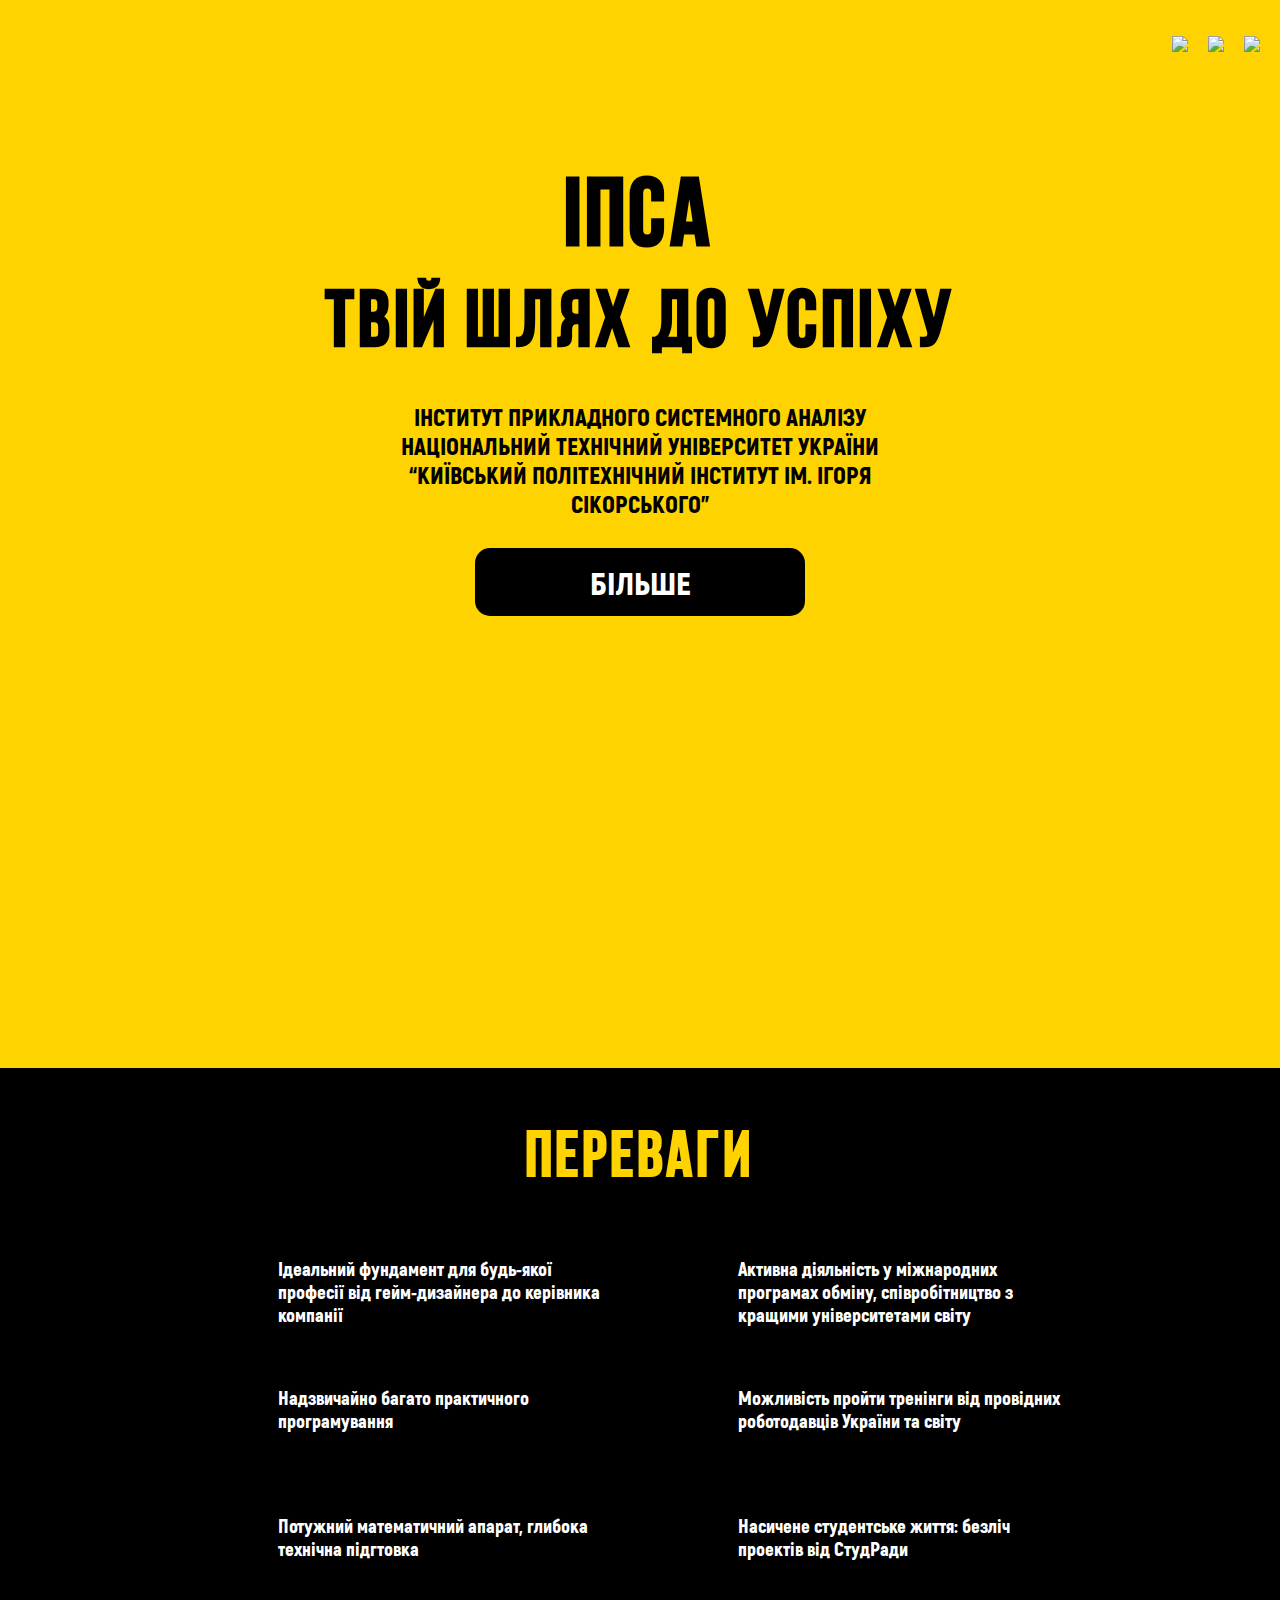
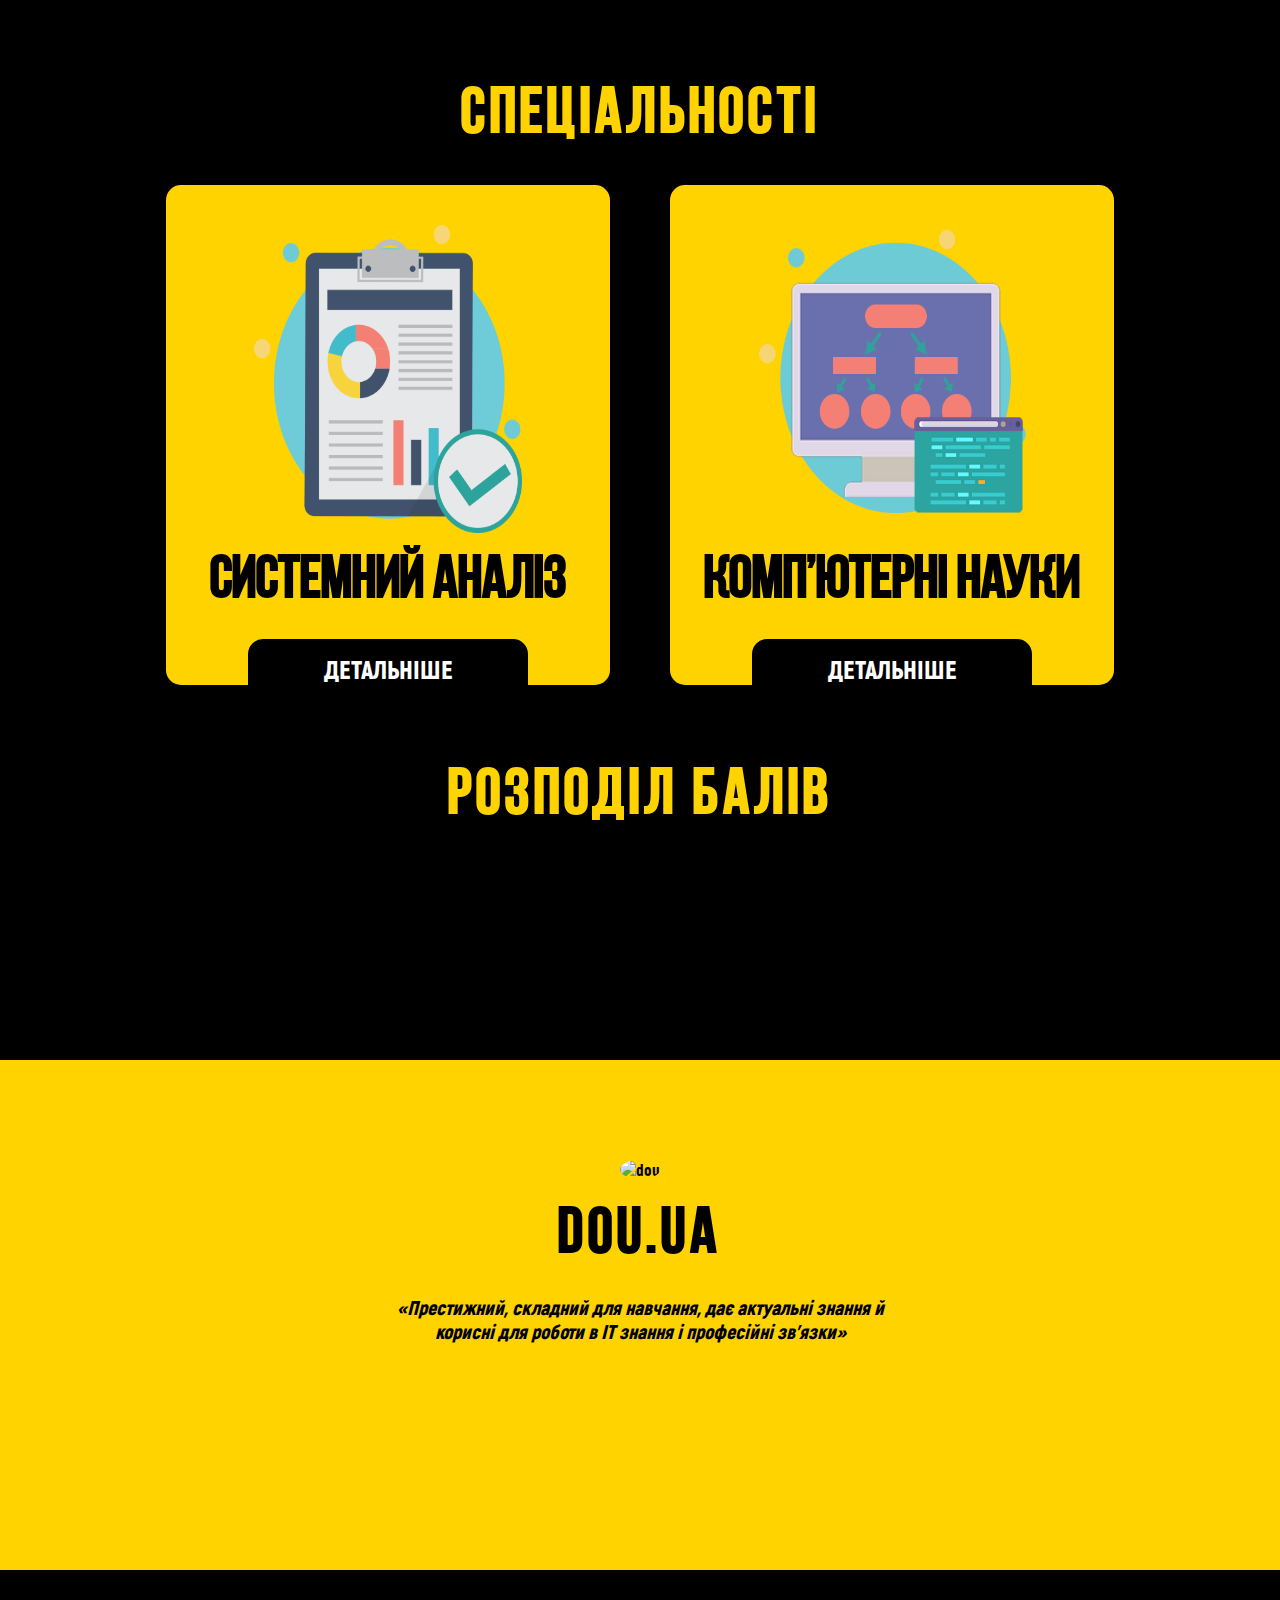
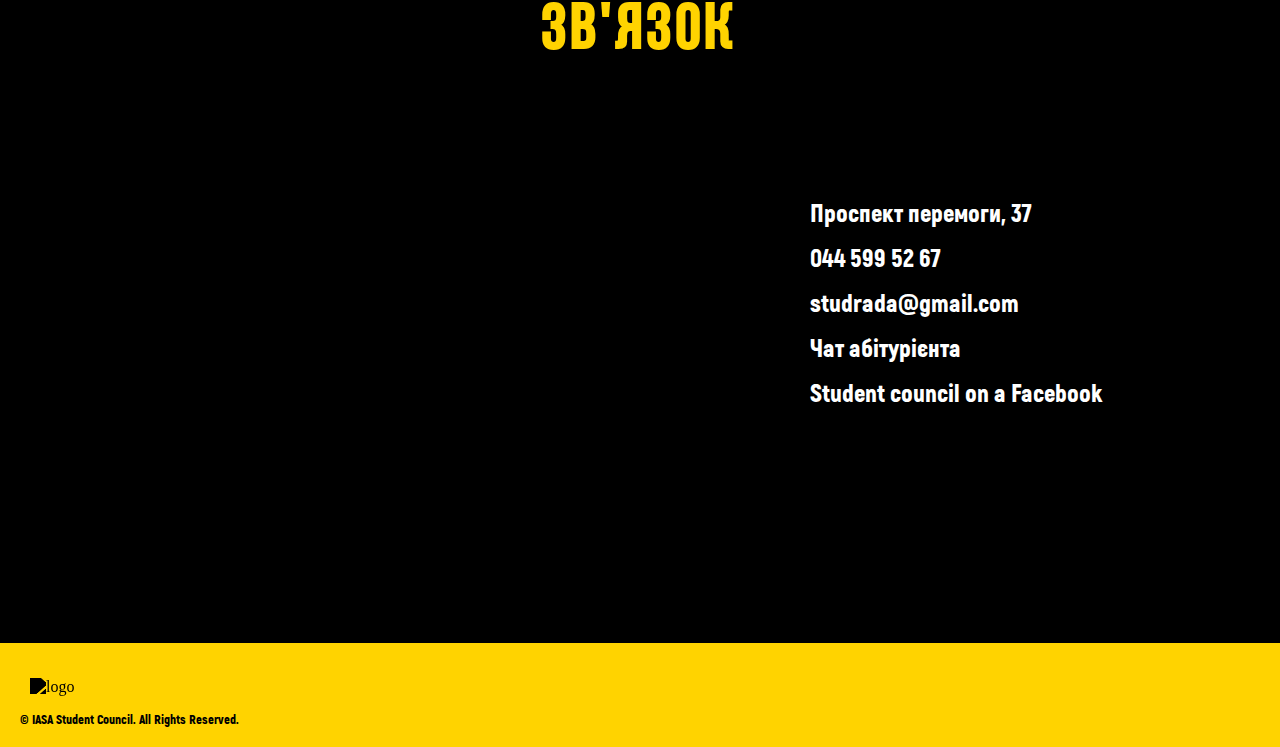
==== commit 7621ab4f: "daads" ====
--- a/abit/index.html
+++ b/abit/index.html
@@ -3,10 +3,13 @@
 <head>
     <meta charset="UTF-8">
     <meta name="viewport" content="width=device-width, initial-scale=1">
+    <meta name="description" content="Вступ ІПСА 2018, Абітурієнт ІПСА">
+    <meta name="keywords" content="ІПСА ИПСА вступ поступление абитуриент абітурієнт 2018">
     <title>Абітурієнт ІПСА</title>
 
     <!--<link href="https://maxcdn.bootstrapcdn.com/bootstrap/3.3.7/css/bootstrap.min.css" rel="stylesheet">-->
-    <link rel="stylesheet" href="css/main.css">
+    <link rel="stylesheet" href="css/main.min.css">
+    <link rel="icon" href="images/favicon.ico" type="image/x-icon">
     <!--<script type="text/javascript" src="js/jquery-3.3.1.min.js"></script>-->
 
 </head>
@@ -69,11 +72,11 @@
                 <section id="ex3">
                     <h2>РОЗПОДІЛ БАЛІВ</h2>
                     <div class="container charts">
-                        <div class="col-d-4 col-m-9">
+                        <div class="col-d-3 col-m-7 chart">
                             <canvas id="sisAnal" style="letter-spacing: 2px"></canvas>
                         </div>
-                        <div class="col-d-4 col-m-9">
-                            <canvas id="compScience" style="letter-spacing: 2px"></canvas>
+                        <div class="col-d-3 col-m-7 chart">
+                            <canvas id="compScience" ></canvas>
                         </div>
                     </div>
 
@@ -121,7 +124,7 @@
                 <div class="col-d-6 col-m-10">
                     <iframe src="https://www.google.com/maps/embed?pb=!1m14!1m8!1m3!1d5081.0922779624925!2d30.464734!3d50.449554000000006!3m2!1i1024!2i768!4f13.1!3m3!1m2!1s0x0%3A0x1216cbfb3b156b79!2z0KHRgtGD0LTRgNCw0LTQsCDQhtCf0KHQkA!5e0!3m2!1suk!2sua!4v1519388631111" width="80%" height="450" frameborder="0" style="border:0" allowfullscreen></iframe>
                 </div>
-                <ul class="col-d-4 col-m-8 contacts">
+                <ul class="col-d-4 col-m-6 contacts">
                     <li>Проспект перемоги, 37</li>
                     <li><a href="tel:044 599 52 67">044 599 52 67</a></li>
                     <li><a href="mailto:studrada@gmail.com">studrada@gmail.com</a></li>
--- a/abit/css/main.min.css
+++ b/abit/css/main.min.css
@@ -0,0 +1 @@
+@font-face{font-family:"HeaderFont";src:url("../fonts/AA-BEBASNEUE.TTF")format("truetype");font-style:normal;font-weight:400}@font-face{font-family:"ParagrafFont";src:url("../fonts/Akrobat-Black.otf")format("truetype");font-style:normal;font-weight:400}*,.slider ul li p{margin:0 auto}*,.slider ul,.slider li{padding:0}::-webkit-scrollbar{width:3px;height:3px}::-webkit-scrollbar-track{background-color:#000}::-webkit-scrollbar-thumb{height:50px;border-radius:3px}::-webkit-scrollbar-thumb,::-webkit-resizer,::-webkit-scrollbar-track-piece,::-webkit-scrollbar-corner,::-webkit-scrollbar-button{background-color:#ffd300}body,.more,.special-button{background:#000}.container,.top{display:flex}.container{justify-content:center;margin:0}.top a{margin:0}.col-d-1{width:10vw}.col-d-2,.logo img{width:20vw}.col-d-3{width:30vw}.col-d-4{width:40vw}.col-d-5{width:50vw}.col-d-6{width:60vw}.col-d-7,.slider,.slider ul li{width:70vw}.col-d-8{width:80vw}.col-d-9{width:90vw}.col-d-10{width:100vw}.contact{font-size:32px}.contact,.info,.slider ul h2,.slider ul li p,.footer p{color:#000}.contact,.header{padding:10px}.top{justify-content:flex-end}.header,.special,.section5,.footer{background:#ffd300}.header,.info p,#ex1,.section2,#ex3,.slider,.slider ul,.slider li,.slider ul h2,.slider ul li,.slider ul li p,.section6{text-align:center}.info{height:100vh}.info h1{font-size:6em}.slideDown{animation-name:slideDown;-webkit-animation-name:slideDown;animation-duration:1s;-webkit-animation-duration:1s;animation-timing-function:ease;-webkit-animation-timing-function:ease;visibility:visible!important;font-size:5em;margin-top:-20px;margin-bottom:40px}.info p{font-size:1.5em;width:500px}.slider ul li p{width:500px}.info p,.special img,.section6 h2,#ex2 h2,#ex3 h2,#ex1 h2{margin:10px auto}.more,.special,.special-button,.special img{display:block}.more,.special-button{padding:15px;text-decoration:none!important}.more{width:300px;font-size:2em}.more,.special-button,.contacts,.contacts a{color:#fff!important}.more,.special,.special-button{border-radius:15px}.more,#ex3{margin:30px auto}#ex1,.slider ul,.slider li{margin:50px auto}#ex1 ul,.contacts{list-style:none}#ex1 ul{margin:20px 3%}.list1 li:nth-child(1),.list1 li:nth-child(2),.list1 li:nth-child(3),.list2 li:nth-child(1),.list2 li:nth-child(2),.list2 li:nth-child(3),.contacts li:nth-child(1),.contacts li:nth-child(2),.contacts li:nth-child(3),.contacts li:nth-child(4),.contacts li:nth-child(5){background-repeat:no-repeat}.list1 li:nth-child(1),.list1 li:nth-child(2),.list1 li:nth-child(3),.list2 li:nth-child(1),.list2 li:nth-child(2),.list2 li:nth-child(3){padding-left:60px}.list1 li:nth-child(3){background-image:url("https://png.icons8.com/ios/50/FFBE00/math-filled.png")}.list2 li:nth-child(1){background-image:url("https://png.icons8.com/ios-glyphs/50/FFBE00/graduation-cap.png");background-position:0 20px}.list2 li:nth-child(2){background-image:url("https://png.icons8.com/ios/50/FFBE00/training-filled.png")}.list2 li:nth-child(3){background-image:url("https://png.icons8.com/ios/50/FFBE00/conference-background-selected-filled.png")}#ex1 li,.contacts{text-align:left}#ex1 li{font-size:1.5vw;margin-top:3vw}#ex1 li,.special-button:hover,.more:hover{color:#fff}.ico{font-size:20vw;margin-right:20px}.ico,.section6 h2,#ex2 h2,#ex3 h2,#ex1 h2{color:#ffd300}.section2{margin:40px auto}.special{margin:30px;padding:30px;color:black}.special h3{font-size:60px}.special-button,.contacts{font-size:25px}.special-button{margin:30px auto 0;width:250px}.chart{margin:10px 20px}.special img{width:70%;height:70%}.slider{z-index:9;overflow:hidden;position:relative}.slider,.section6{margin:20px auto}.slider ul,.slider li,.slider ul li{list-style-type:none}.slider ul{width:9999px}.slider ul h2{margin-top:15px}.slider ul h2,h2,h1{font-size:4em}.slider ul p{font-style:italic;font-size:20px}.slider ul li{float:left;height:360px}.slider .photo{width:150px;height:150px;-webkit-border-radius:50%;border-radius:50%}.contacts{margin-top:5%}.contacts li:nth-child(1){background-image:url("https://png.icons8.com/ios/50/FFBE00/marker-filled.png")}.contacts li:nth-child(2){background-image:url("https://png.icons8.com/metro/50/FFBE00/phone.png")}.contacts li:nth-child(3){background-image:url("https://png.icons8.com/ios/50/FFBE00/secured-letter-filled.png")}.contacts li:nth-child(4){background-image:url("https://png.icons8.com/windows/50/FFBE00/telegram-app.png")}.contacts li:nth-child(5){background-image:url("https://png.icons8.com/android/50/FFBE00/facebook.png")}.contacts a,.special-button:hover,.more:hover{text-decoration:none}.contacts a:hover{color:#ffd300!important}.foot{margin:5%}.footer{padding:20px}.footer p{font-size:1vw}.logo{margin:15px 10px}.logo img{filter:brightness(0)}a:hover,a:active{outline:none}h2,h1,h4,h3{font-family:"HeaderFont"}h2,h1{margin:10vh auto 30px;letter-spacing:5px}a,li,span,p{font-family:"ParagrafFont"}.list2 li,.list1 li{height:90px}#compScience,#sisAnal{margin:10px}.list1 li:nth-child(1){background-image:url("https://png.icons8.com/material/50/FFBE00/person-male.png");background-position:0 50%}.list1 li:nth-child(2){background-image:url("https://png.icons8.com/ios/50/FFBE00/source-code-filled.png");background-position:0 25%}.list1 li:nth-child(3),.list2 li:nth-child(2),.list2 li:nth-child(3){background-position:0 10px}.contacts li:nth-child(1),.contacts li:nth-child(2),.contacts li:nth-child(3),.contacts li:nth-child(4),.contacts li:nth-child(5){background-size:25px 25px;padding-left:40px;margin:15px}@keyframes slideDown{0%{transform:translateY(-120%);opacity:0}50%{transform:translateY(8%);opacity:0.2}65%{transform:translateY(-4%);opacity:0.3}80%{transform:translateY(4%);opacity:0.5}95%{transform:translateY(-2%);opacity:0.75}100%{transform:translateY(0%);opacity:1}}@-webkit-keyframes slideDown{0%{-webkit-transform:translateY(-120%);opacity:0}50%{-webkit-transform:translateY(8%);opacity:0.2}65%{-webkit-transform:translateY(-4%);opacity:0.3}80%{-webkit-transform:translateY(4%);opacity:0.5}95%{-webkit-transform:translateY(-2%);opacity:0.75}100%{-webkit-transform:translateY(0%);opacity:1}}@media screen and (max-width:1024px){.special h3{font-size:3vw}.special-button{font-size:2vw;margin-top:5px}}@media screen and (max-width:990px){.contacts{margin-top:15px}.contacts,.special-button{font-size:4vw}.list1 li:nth-child(2),.list2 li:nth-child(3){background-position:0 0}.list2 li:nth-child(3),.list2 li:nth-child(2),.list2 li:nth-child(1),.list1 li:nth-child(1){background-size:40px 40px}.special{margin:3% auto}.special-button{width:60%}#ex1 li{font-size:3vw}.chart{margin:2px auto}h2,h1{font-size:10vw}#compScience{margin:0}#sisAnal{margin:0}.list1 li:nth-child(2){background-size:35px 35px}.list1 li:nth-child(3){background-size:32px 32px;background-position:0 5px}.list2 li:nth-child(2),.list2 li:nth-child(1),.list1 li:nth-child(1){background-position:0 15px}}@media screen and (max-width:768px){a>img{width:8vw;height:8vw}.info>h1{font-size:12vw}.slideDown{font-size:10vw}.info p,.special-button{font-size:2vw}.info p,.col-m-7{width:70vw}.container{display:block}.col-m-1{width:10vw}.col-m-2{width:20vw}.col-m-3{width:30vw}.col-m-4{width:40vw}.col-m-5{width:50vw}.col-m-6{width:60vw}.col-m-8{width:80vw}.col-m-9{width:90vw}.col-m-10{width:100vw}.special h3{font-size:3.5vw}#ex1{height:100%}#ex1 ul{margin:0 auto}.slider ul li p{width:100%}.foot{margin:0}.contacts{padding:0;margin:2px auto}.footer p{font-size:3vw}.contacts li:nth-child(5),.contacts li:nth-child(2),.contacts li:nth-child(3),.contacts li:nth-child(4),.contacts li:nth-child(1){padding-left:50px;background-size:30px 30px}}@media screen and (max-width:550px){.special h3{font-size:7vw}.footer{height:auto}.contacts li:nth-child(5),.contacts li:nth-child(2),.contacts li:nth-child(3),.contacts li:nth-child(4),.contacts li:nth-child(1){padding-left:30px;background-size:20px 20px}}@media screen and (max-width:325px){.more{width:70vw}#ex1 li{font-size:5vw}.list2 li:nth-child(1),.list2 li:nth-child(3),.list2 li:nth-child(2){padding-left:42px}.list2 li:nth-child(1){margin-bottom:40px}.list1 li:nth-child(3),.list1 li:nth-child(2),.list1 li:nth-child(1){padding-left:40px}}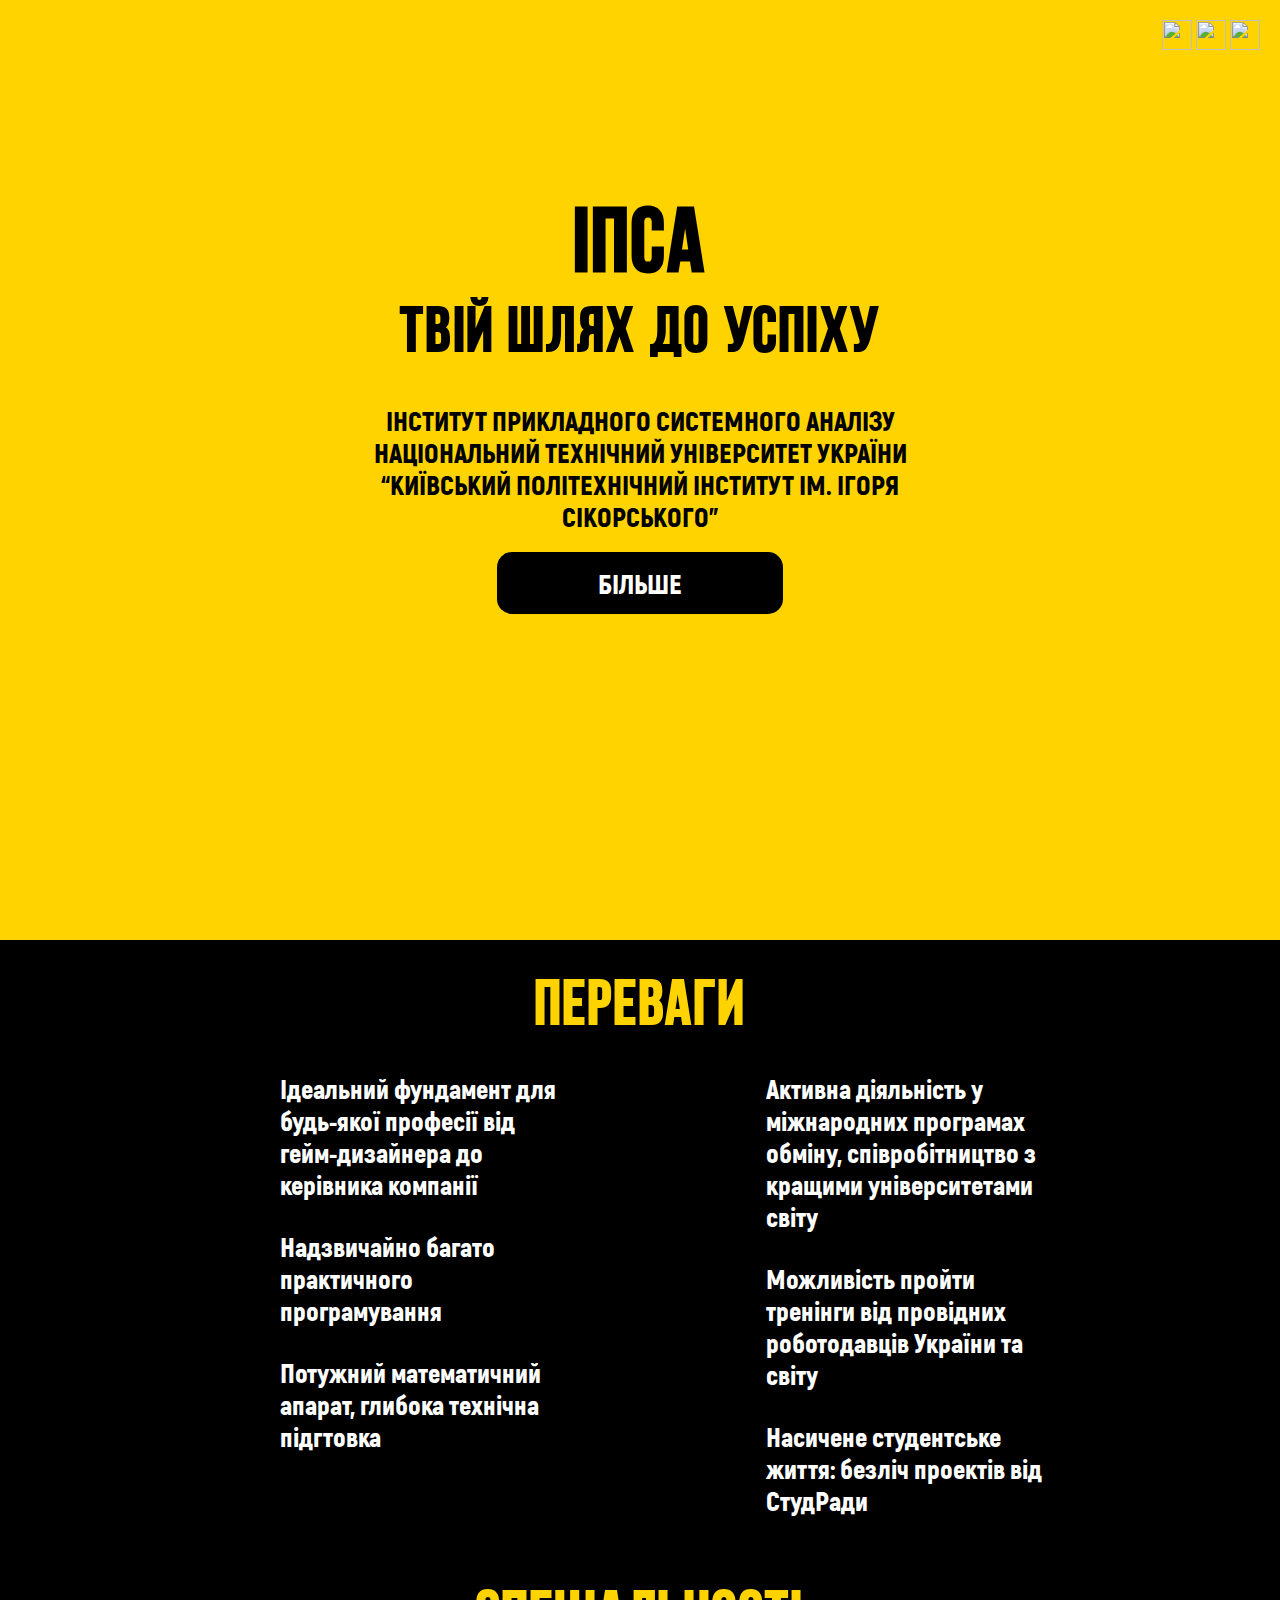
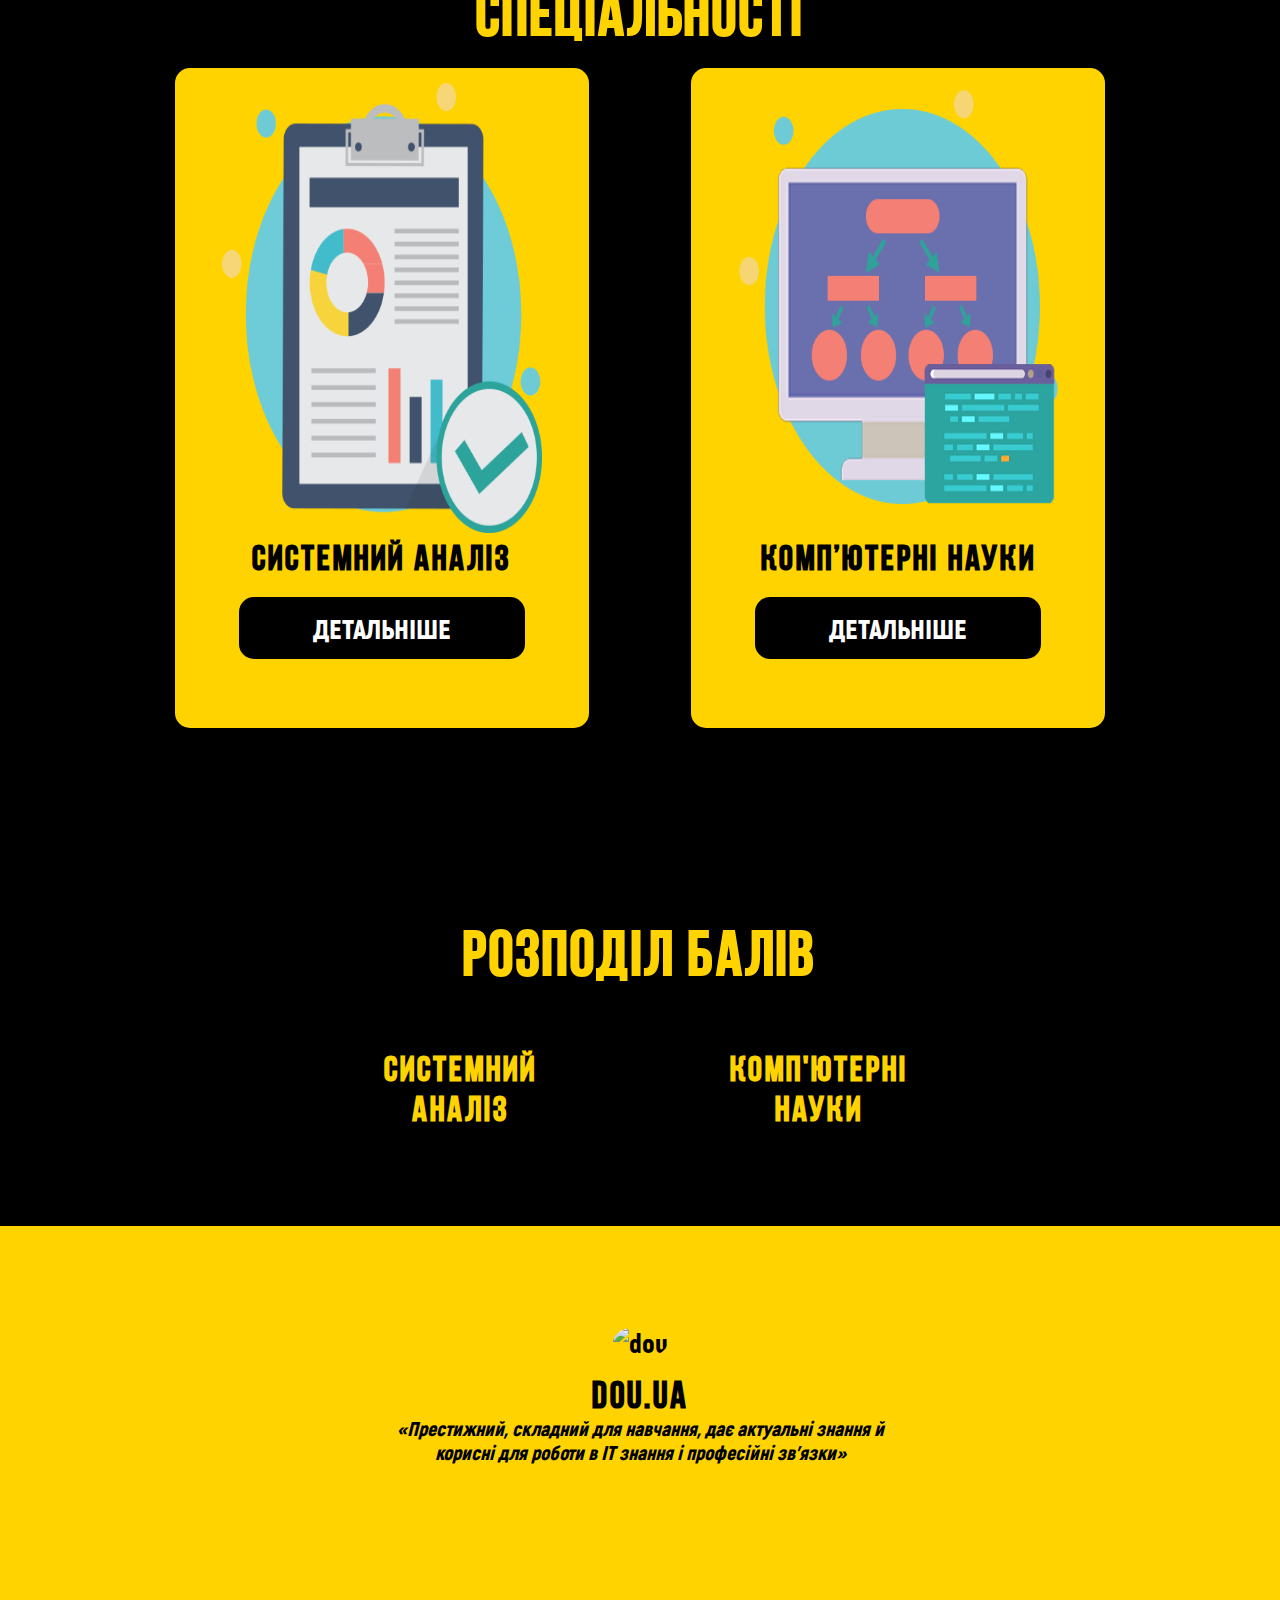
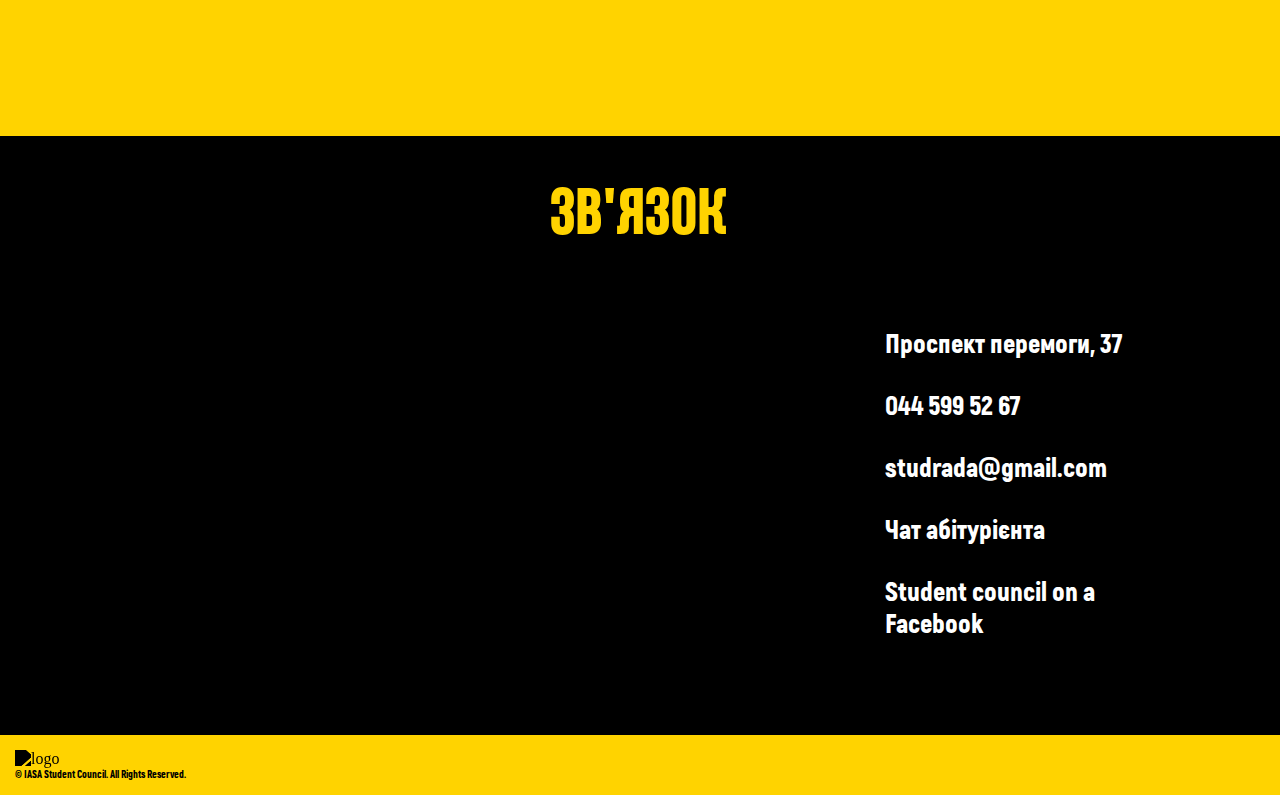
==== commit f1d3815d: "sadas" ====
--- a/abit/index.html
+++ b/abit/index.html
@@ -24,63 +24,54 @@
             <div class="info">
                 <h1>ІПСА</h1>
                 <h2 id="anim_block" class="slideDown">Твій шлях до успіху</h2>
-                <!--<div class="div">ІПСА</div>-->
-                <!--<div>-->
-                    <!--<span>Твій шлях до успіху</span>-->
-                <!--</div>-->
                 <p>ІНСТИТУТ ПРИКЛАДНОГО СИСТЕМНОГО АНАЛІЗУ НАЦІОНАЛЬНИЙ ТЕХНІЧНИЙ УНІВЕРСИТЕТ УКРАЇНИ “КИЇВСЬКИЙ
                     ПОЛІТЕХНІЧНИЙ ІНСТИТУТ ІМ. ІГОРЯ СІКОРСЬКОГО”</p>
-                <a href="#firstBlock" class="more">БІЛЬШЕ</a>
+                <a href="#ex1" class="button">БІЛЬШЕ</a>
             </div>
         </div>
         <div class="content">
-            <div class="section1"  id="firstBlock">
                 <section id="ex1">
                     <h2>ПЕРЕВАГИ</h2>
                     <div class="container">
-                            <ul class="col-d-3 col-m-6 list1">
+                            <ul class="col-d-3 col-s-8 col-m-6 col-sm-9 list1">
                                 <li>Iдеальний фундамент для будь-якої професії від гейм-дизайнера до керівника компанії</li>
                                 <li>Надзвичайно багато практичного програмування</li>
                                 <li>Потужний математичний апарат, глибока технічна підгтовка</li>
                             </ul>
-                            <ul class="col-d-3 col-m-6 list2">
+                            <ul class="col-d-3 col-s-8 col-m-6 col-sm-9 list2">
                                 <li>Активна діяльність у міжнародних програмах обміну, співробітництво з кращими університетами світу</li>
                                 <li>Можливість пройти тренінги від провідних роботодавців України та світу</li>
                                 <li>Насичене студентське життя: безліч проектів від СтудРади</li>
                             </ul>
                     </div>
                 </section>
-            </div>
             <div class="section2">
-                <section id="ex2">
                     <h2>Спеціальності</h2>
                     <div class="container ">
-                            <div class="col-d-3 col-m-6 special">
+                            <div class="col-d-3 col-s-5 col-m-6 special">
                                 <img src="images/sa.png" alt="sa">
                                 <h3>Системний аналіз</h3>
-                                <a class="special-button" href="http://mmsa.kpi.ua/prospective-student">ДЕТАЛЬНІШЕ</a>
+                                <a class="button" href="http://mmsa.kpi.ua/prospective-student">ДЕТАЛЬНІШЕ</a>
                             </div>
-                            <div class="col-d-3 col-m-6 special">
+                            <div class="col-d-3 col-s-5 col-m-6 special">
                                 <img src="images/KN.PNG" alt="kn">
                                 <h3>Комп’ютерні науки</h3>
-                                <a class="special-button" href="http://cad.kpi.ua/uk/vstup/bakalavr-na-bazi-povnoi-serednoi-osviti-serednoi-shkoli">ДЕТАЛЬНІШЕ</a>
+                                <a class="button" href="http://cad.kpi.ua/uk/vstup/bakalavr-na-bazi-povnoi-serednoi-osviti-serednoi-shkoli">ДЕТАЛЬНІШЕ</a>
                             </div>
                     </div>
-                </section>
             </div>
             <div class="section3">
-                <section id="ex3">
                     <h2>РОЗПОДІЛ БАЛІВ</h2>
                     <div class="container charts">
-                        <div class="col-d-3 col-m-7 chart">
-                            <canvas id="sisAnal" style="letter-spacing: 2px"></canvas>
+                        <div class="col-d-2 col-s-3 col-m-9 chart">
+                            <h3>Системний аналіз</h3>
+                            <canvas id="pie-chart1" width="5" height="5"></canvas>
                         </div>
-                        <div class="col-d-3 col-m-7 chart">
-                            <canvas id="compScience" ></canvas>
+                        <div class="col-d-2 col-s-3 col-m-9 chart">
+                            <h3>Комп'ютерні науки</h3>
+                            <canvas id="pie-chart2" width="5" height="5"></canvas>
                         </div>
                     </div>
-
-                </section>
             </div>
             <div class="section4"></div>
             <div class="section5">
@@ -121,10 +112,10 @@
         <div class="section6">
             <h2>Зв'язок</h2>
             <div class="container foot">
-                <div class="col-d-6 col-m-10">
-                    <iframe src="https://www.google.com/maps/embed?pb=!1m14!1m8!1m3!1d5081.0922779624925!2d30.464734!3d50.449554000000006!3m2!1i1024!2i768!4f13.1!3m3!1m2!1s0x0%3A0x1216cbfb3b156b79!2z0KHRgtGD0LTRgNCw0LTQsCDQhtCf0KHQkA!5e0!3m2!1suk!2sua!4v1519388631111" width="80%" height="450" frameborder="0" style="border:0" allowfullscreen></iframe>
+                <div class="col-d-6 col-s-8 col-m-8 col-sm-8">
+                    <iframe src="https://www.google.com/maps/embed?pb=!1m14!1m8!1m3!1d5081.0922779624925!2d30.464734!3d50.449554000000006!3m2!1i1024!2i768!4f13.1!3m3!1m2!1s0x0%3A0x1216cbfb3b156b79!2z0KHRgtGD0LTRgNCw0LTQsCDQhtCf0KHQkA!5e0!3m2!1suk!2sua!4v1519388631111" width="100%" height="450" frameborder="0" style="border:0" allowfullscreen></iframe>
                 </div>
-                <ul class="col-d-4 col-m-6 contacts">
+                <ul class="col-d-3 col-s-6 col-m-6 col-sm-8 contacts">
                     <li>Проспект перемоги, 37</li>
                     <li><a href="tel:044 599 52 67">044 599 52 67</a></li>
                     <li><a href="mailto:studrada@gmail.com">studrada@gmail.com</a></li>
@@ -143,9 +134,8 @@
     <!----><link href="https://use.fontawesome.com/releases/v5.0.6/css/all.css" rel="stylesheet">
 
     <script src="https://ajax.googleapis.com/ajax/libs/jquery/2.1.4/jquery.min.js"></script>
-    <script defer src="https://use.fontawesome.com/releases/v5.0.6/js/all.js"></script>
-    <script src="https://cdnjs.cloudflare.com/ajax/libs/Chart.js/2.4.0/Chart.min.js"></script>
-    <!--<script type="text/javascript" src="js/compressed.js"></script>-->
-    <script type="text/javascript" src="js/main.js"></script>
+    <script src="https://cdnjs.cloudflare.com/ajax/libs/Chart.js/2.5.0/Chart.min.js"></script>
+    <script type="text/javascript" src="js/compressed.js"></script>
+    <!--<script type="text/javascript" src="js/main.js"></script>-->
 </body>
 </html>--- a/abit/css/main.min.css
+++ b/abit/css/main.min.css
@@ -1 +1 @@
-@font-face{font-family:"HeaderFont";src:url("../fonts/AA-BEBASNEUE.TTF")format("truetype");font-style:normal;font-weight:400}@font-face{font-family:"ParagrafFont";src:url("../fonts/Akrobat-Black.otf")format("truetype");font-style:normal;font-weight:400}*,.slider ul li p{margin:0 auto}*,.slider ul,.slider li{padding:0}::-webkit-scrollbar{width:3px;height:3px}::-webkit-scrollbar-track{background-color:#000}::-webkit-scrollbar-thumb{height:50px;border-radius:3px}::-webkit-scrollbar-thumb,::-webkit-resizer,::-webkit-scrollbar-track-piece,::-webkit-scrollbar-corner,::-webkit-scrollbar-button{background-color:#ffd300}body,.more,.special-button{background:#000}.container,.top{display:flex}.container{justify-content:center;margin:0}.top a{margin:0}.col-d-1{width:10vw}.col-d-2,.logo img{width:20vw}.col-d-3{width:30vw}.col-d-4{width:40vw}.col-d-5{width:50vw}.col-d-6{width:60vw}.col-d-7,.slider,.slider ul li{width:70vw}.col-d-8{width:80vw}.col-d-9{width:90vw}.col-d-10{width:100vw}.contact{font-size:32px}.contact,.info,.slider ul h2,.slider ul li p,.footer p{color:#000}.contact,.header{padding:10px}.top{justify-content:flex-end}.header,.special,.section5,.footer{background:#ffd300}.header,.info p,#ex1,.section2,#ex3,.slider,.slider ul,.slider li,.slider ul h2,.slider ul li,.slider ul li p,.section6{text-align:center}.info{height:100vh}.info h1{font-size:6em}.slideDown{animation-name:slideDown;-webkit-animation-name:slideDown;animation-duration:1s;-webkit-animation-duration:1s;animation-timing-function:ease;-webkit-animation-timing-function:ease;visibility:visible!important;font-size:5em;margin-top:-20px;margin-bottom:40px}.info p{font-size:1.5em;width:500px}.slider ul li p{width:500px}.info p,.special img,.section6 h2,#ex2 h2,#ex3 h2,#ex1 h2{margin:10px auto}.more,.special,.special-button,.special img{display:block}.more,.special-button{padding:15px;text-decoration:none!important}.more{width:300px;font-size:2em}.more,.special-button,.contacts,.contacts a{color:#fff!important}.more,.special,.special-button{border-radius:15px}.more,#ex3{margin:30px auto}#ex1,.slider ul,.slider li{margin:50px auto}#ex1 ul,.contacts{list-style:none}#ex1 ul{margin:20px 3%}.list1 li:nth-child(1),.list1 li:nth-child(2),.list1 li:nth-child(3),.list2 li:nth-child(1),.list2 li:nth-child(2),.list2 li:nth-child(3),.contacts li:nth-child(1),.contacts li:nth-child(2),.contacts li:nth-child(3),.contacts li:nth-child(4),.contacts li:nth-child(5){background-repeat:no-repeat}.list1 li:nth-child(1),.list1 li:nth-child(2),.list1 li:nth-child(3),.list2 li:nth-child(1),.list2 li:nth-child(2),.list2 li:nth-child(3){padding-left:60px}.list1 li:nth-child(3){background-image:url("https://png.icons8.com/ios/50/FFBE00/math-filled.png")}.list2 li:nth-child(1){background-image:url("https://png.icons8.com/ios-glyphs/50/FFBE00/graduation-cap.png");background-position:0 20px}.list2 li:nth-child(2){background-image:url("https://png.icons8.com/ios/50/FFBE00/training-filled.png")}.list2 li:nth-child(3){background-image:url("https://png.icons8.com/ios/50/FFBE00/conference-background-selected-filled.png")}#ex1 li,.contacts{text-align:left}#ex1 li{font-size:1.5vw;margin-top:3vw}#ex1 li,.special-button:hover,.more:hover{color:#fff}.ico{font-size:20vw;margin-right:20px}.ico,.section6 h2,#ex2 h2,#ex3 h2,#ex1 h2{color:#ffd300}.section2{margin:40px auto}.special{margin:30px;padding:30px;color:black}.special h3{font-size:60px}.special-button,.contacts{font-size:25px}.special-button{margin:30px auto 0;width:250px}.chart{margin:10px 20px}.special img{width:70%;height:70%}.slider{z-index:9;overflow:hidden;position:relative}.slider,.section6{margin:20px auto}.slider ul,.slider li,.slider ul li{list-style-type:none}.slider ul{width:9999px}.slider ul h2{margin-top:15px}.slider ul h2,h2,h1{font-size:4em}.slider ul p{font-style:italic;font-size:20px}.slider ul li{float:left;height:360px}.slider .photo{width:150px;height:150px;-webkit-border-radius:50%;border-radius:50%}.contacts{margin-top:5%}.contacts li:nth-child(1){background-image:url("https://png.icons8.com/ios/50/FFBE00/marker-filled.png")}.contacts li:nth-child(2){background-image:url("https://png.icons8.com/metro/50/FFBE00/phone.png")}.contacts li:nth-child(3){background-image:url("https://png.icons8.com/ios/50/FFBE00/secured-letter-filled.png")}.contacts li:nth-child(4){background-image:url("https://png.icons8.com/windows/50/FFBE00/telegram-app.png")}.contacts li:nth-child(5){background-image:url("https://png.icons8.com/android/50/FFBE00/facebook.png")}.contacts a,.special-button:hover,.more:hover{text-decoration:none}.contacts a:hover{color:#ffd300!important}.foot{margin:5%}.footer{padding:20px}.footer p{font-size:1vw}.logo{margin:15px 10px}.logo img{filter:brightness(0)}a:hover,a:active{outline:none}h2,h1,h4,h3{font-family:"HeaderFont"}h2,h1{margin:10vh auto 30px;letter-spacing:5px}a,li,span,p{font-family:"ParagrafFont"}.list2 li,.list1 li{height:90px}#compScience,#sisAnal{margin:10px}.list1 li:nth-child(1){background-image:url("https://png.icons8.com/material/50/FFBE00/person-male.png");background-position:0 50%}.list1 li:nth-child(2){background-image:url("https://png.icons8.com/ios/50/FFBE00/source-code-filled.png");background-position:0 25%}.list1 li:nth-child(3),.list2 li:nth-child(2),.list2 li:nth-child(3){background-position:0 10px}.contacts li:nth-child(1),.contacts li:nth-child(2),.contacts li:nth-child(3),.contacts li:nth-child(4),.contacts li:nth-child(5){background-size:25px 25px;padding-left:40px;margin:15px}@keyframes slideDown{0%{transform:translateY(-120%);opacity:0}50%{transform:translateY(8%);opacity:0.2}65%{transform:translateY(-4%);opacity:0.3}80%{transform:translateY(4%);opacity:0.5}95%{transform:translateY(-2%);opacity:0.75}100%{transform:translateY(0%);opacity:1}}@-webkit-keyframes slideDown{0%{-webkit-transform:translateY(-120%);opacity:0}50%{-webkit-transform:translateY(8%);opacity:0.2}65%{-webkit-transform:translateY(-4%);opacity:0.3}80%{-webkit-transform:translateY(4%);opacity:0.5}95%{-webkit-transform:translateY(-2%);opacity:0.75}100%{-webkit-transform:translateY(0%);opacity:1}}@media screen and (max-width:1024px){.special h3{font-size:3vw}.special-button{font-size:2vw;margin-top:5px}}@media screen and (max-width:990px){.contacts{margin-top:15px}.contacts,.special-button{font-size:4vw}.list1 li:nth-child(2),.list2 li:nth-child(3){background-position:0 0}.list2 li:nth-child(3),.list2 li:nth-child(2),.list2 li:nth-child(1),.list1 li:nth-child(1){background-size:40px 40px}.special{margin:3% auto}.special-button{width:60%}#ex1 li{font-size:3vw}.chart{margin:2px auto}h2,h1{font-size:10vw}#compScience{margin:0}#sisAnal{margin:0}.list1 li:nth-child(2){background-size:35px 35px}.list1 li:nth-child(3){background-size:32px 32px;background-position:0 5px}.list2 li:nth-child(2),.list2 li:nth-child(1),.list1 li:nth-child(1){background-position:0 15px}}@media screen and (max-width:768px){a>img{width:8vw;height:8vw}.info>h1{font-size:12vw}.slideDown{font-size:10vw}.info p,.special-button{font-size:2vw}.info p,.col-m-7{width:70vw}.container{display:block}.col-m-1{width:10vw}.col-m-2{width:20vw}.col-m-3{width:30vw}.col-m-4{width:40vw}.col-m-5{width:50vw}.col-m-6{width:60vw}.col-m-8{width:80vw}.col-m-9{width:90vw}.col-m-10{width:100vw}.special h3{font-size:3.5vw}#ex1{height:100%}#ex1 ul{margin:0 auto}.slider ul li p{width:100%}.foot{margin:0}.contacts{padding:0;margin:2px auto}.footer p{font-size:3vw}.contacts li:nth-child(5),.contacts li:nth-child(2),.contacts li:nth-child(3),.contacts li:nth-child(4),.contacts li:nth-child(1){padding-left:50px;background-size:30px 30px}}@media screen and (max-width:550px){.special h3{font-size:7vw}.footer{height:auto}.contacts li:nth-child(5),.contacts li:nth-child(2),.contacts li:nth-child(3),.contacts li:nth-child(4),.contacts li:nth-child(1){padding-left:30px;background-size:20px 20px}}@media screen and (max-width:325px){.more{width:70vw}#ex1 li{font-size:5vw}.list2 li:nth-child(1),.list2 li:nth-child(3),.list2 li:nth-child(2){padding-left:42px}.list2 li:nth-child(1){margin-bottom:40px}.list1 li:nth-child(3),.list1 li:nth-child(2),.list1 li:nth-child(1){padding-left:40px}}+@font-face{font-family:"HeaderFont";src:url("../fonts/AA-BEBASNEUE.TTF")format("truetype");font-style:normal;font-weight:400}@font-face{font-family:"ParagrafFont";src:url("../fonts/Akrobat-Black.otf")format("truetype");font-style:normal;font-weight:400}:root{--yelow:#ffd300;--black:#000;--white:#fff}*,.slider ul li p{margin:0 auto}*,.slider ul,.slider li{padding:0}body{background:black;max-width:100vw}::-webkit-scrollbar{width:3px;height:3px}::-webkit-scrollbar-track{background-color:#000}::-webkit-scrollbar-thumb{height:50px;border-radius:3px}::-webkit-scrollbar-thumb,::-webkit-resizer,::-webkit-scrollbar-track-piece,::-webkit-scrollbar-corner,::-webkit-scrollbar-button{background-color:#ffd300}h1,h2,h3,h4{font-family:"HeaderFont";letter-spacing:3px}h1{font-size:10vh}h2{font-size:7vh}h3{font-size:4vh}span,a,li,p{font-family:"ParagrafFont"}a,li,p{font-size:3vh}a,.header,#ex1,.section2,.section3,.slider,.slider ul,.slider li,.slider ul h2,.slider ul li,.slider ul li p,.section6 h2,li,p{text-align:center}a{text-decoration:none}ul{list-style:none}.container,.contacts,.list1,.list2{display:flex}.container{justify-content:center;margin:0}.col-d-1{width:10vw}.col-d-2,.button,.list1 li:nth-child(2){width:20vw}.col-d-3{width:30vw}.col-d-4{width:40vw}.col-d-5,.info{width:50vw}.col-d-6{width:60vw}.col-d-7,.slider,.slider ul li{width:70vw}.col-d-8{width:80vw}.col-d-9{width:90vw}.col-d-10{width:100vw}.header,.special,.section5,.footer{background:var(--yelow)}.header,.section2{height:100vh}.header,.section6{padding:20px}.top,.button,#ex1{display:block}.top{text-align:right}.top img{width:30px;height:30px}.info{margin-top:15vh}.slideDown{animation-name:slideDown;-webkit-animation-name:slideDown;animation-duration:1s;-webkit-animation-duration:1s;animation-timing-function:ease;-webkit-animation-timing-function:ease;visibility:visible!important;margin-top:0.5vh;margin-bottom:40px}.button{background:var(--black);color:var(--white);margin-top:20px}.button,.special,.footer{padding:15px}.button,.special{border-radius:15px}#ex1{margin:3vh auto}.list1 li:nth-child(1),.list1 li:nth-child(2),.list1 li:nth-child(3),.list2 li:nth-child(1),.list2 li:nth-child(2),.list2 li:nth-child(3),.contacts li:nth-child(1),.contacts li:nth-child(2),.contacts li:nth-child(3),.contacts li:nth-child(4),.contacts li:nth-child(5){background-repeat:no-repeat}.list1 li:nth-child(1),.list1 li:nth-child(2),.list1 li:nth-child(3),.list2 li:nth-child(1),.list2 li:nth-child(2),.list2 li:nth-child(3){padding-left:60px}.list1 li:nth-child(2){background-image:url("https://png.icons8.com/ios/50/FFBE00/source-code-filled.png")}.list1 li:nth-child(3){background-image:url("https://png.icons8.com/ios/50/FFBE00/math-filled.png")}.list2 li:nth-child(1){background-image:url("https://png.icons8.com/ios-glyphs/50/FFBE00/graduation-cap.png")}.list2 li:nth-child(2){background-image:url("https://png.icons8.com/ios/50/FFBE00/training-filled.png")}.list2 li:nth-child(3){background-image:url("https://png.icons8.com/ios/50/FFBE00/conference-background-selected-filled.png")}.section2,.section5,.slider,.section3 h3,.section3 h2{margin:20px auto}.special,.chart,.list1,.list2{margin:20px 4%}.special{height:70vh}.special img{height:50vh;width:25vw}.section3{margin:40px auto}.chart,.section6 h2,.contacts a:hover,.section2 h2,#ex1 h2,.section3 h3,.section3 h2{color:var(--yelow)}.slider{z-index:9;overflow:hidden;position:relative}.slider ul,.slider li{margin:50px auto}.slider ul,.slider li,.slider ul li{list-style-type:none}.slider ul{width:9999px}.slider ul h2{margin-top:15px;color:#000;font-size:3vw}.slider ul li p{color:#000;width:500px}.slider ul p{font-style:italic;font-size:20px}.slider ul li{float:left;height:360px}.slider .photo{width:150px;height:150px;-webkit-border-radius:50%;border-radius:50%}.section6 h2{margin-bottom:15px}.contacts{margin:4%}.contacts,.list1,.list2{flex-direction:column}.contacts li,.footer p,.list2 li,.list1 li{text-align:left}.contacts li,.contacts a,.list2 li,.list1 li{color:white}.contacts li:nth-child(1){background-image:url("https://png.icons8.com/ios/50/FFBE00/marker-filled.png")}.contacts li:nth-child(1),.contacts li:nth-child(2),.contacts li:nth-child(3),.contacts li:nth-child(4),.contacts li:nth-child(5),.list2 li,.list1 li{margin:15px}.contacts li:nth-child(2){background-image:url("https://png.icons8.com/metro/50/FFBE00/phone.png")}.contacts li:nth-child(3){background-image:url("https://png.icons8.com/ios/50/FFBE00/secured-letter-filled.png")}.contacts li:nth-child(4){background-image:url("https://png.icons8.com/windows/50/FFBE00/telegram-app.png")}.contacts li:nth-child(5){background-image:url("https://png.icons8.com/android/50/FFBE00/facebook.png")}.footer img{width:15vw;filter:brightness(0)}.footer p{font-size:0.8vw}a:hover,a:active{outline:none}.list1 li:nth-child(1){background-image:url("https://png.icons8.com/material/50/FFBE00/person-male.png");background-position:0 60%}.list1 li:nth-child(2),.list1 li:nth-child(3),.list2 li:nth-child(1),.list2 li:nth-child(2),.list2 li:nth-child(3){background-position:0 50%}.contacts li:nth-child(1),.contacts li:nth-child(2),.contacts li:nth-child(3),.contacts li:nth-child(4),.contacts li:nth-child(5){background-size:25px 25px;padding-left:40px}@keyframes slideDown{0%{transform:translateY(-120%);opacity:0}50%{transform:translateY(8%);opacity:0.2}65%{transform:translateY(-4%);opacity:0.3}80%{transform:translateY(4%);opacity:0.5}95%{transform:translateY(-2%);opacity:0.75}100%{transform:translateY(0%);opacity:1}}@-webkit-keyframes slideDown{0%{-webkit-transform:translateY(-120%);opacity:0}50%{-webkit-transform:translateY(8%);opacity:0.2}65%{-webkit-transform:translateY(-4%);opacity:0.3}80%{-webkit-transform:translateY(4%);opacity:0.5}95%{-webkit-transform:translateY(-2%);opacity:0.75}100%{-webkit-transform:translateY(0%);opacity:1}}@media screen and (max-width:1024px){.col-s-1{width:10vw}.col-s-3{width:30vw}.col-s-4{width:40vw}.col-s-5{width:50vw}.col-s-6{width:60vw}.col-s-7{width:70vw}.col-s-8{width:80vw}.col-s-9{width:90vw}.col-s-10{width:100vw}.container,.charts{display:flex}.container{flex-direction:column}.section2{height:100%}.charts{justify-content:center;flex-direction:row}.footer p{font-size:1.2vw}.list2,.list1{margin:10px auto}.special img{width:80%}.list1 li:nth-child(2){width:80%}.contacts,.special{margin:20px auto}.footer img{width:20vw}.col-s-2{width:20vw}}@media screen and (max-width:768px){.col-m-1{width:10vw}.col-m-2{width:20vw}.col-m-3{width:30vw}.col-m-4{width:40vw}.col-m-5{width:50vw}.col-m-6{width:60vw}.col-m-7{width:70vw}.col-m-8{width:80vw}.col-m-9{width:90vw}.col-m-10{width:100vw}.charts{display:flex;justify-content:center;flex-direction:column;margin:20px auto}}@media screen and (max-width:425px){.button{width:28vw}.special{height:100%}.special img{width:100%;height:50%}.slider ul h2{font-size:8vw}.slider ul li p{font-size:4vw;width:45vw}.footer img{width:30vw}.footer p{font-size:2.5vw}.info{margin-top:5vh}}@media screen and (max-width:375px){.col-sm-1{width:10vw}.col-sm-2{width:20vw}.col-sm-3{width:30vw}.col-sm-4{width:40vw}.col-sm-5{width:50vw}.col-sm-6{width:60vw}.col-sm-7{width:70vw}.col-sm-8,.info p{width:80vw}.col-sm-10{width:100vw}.button{width:32vw}h2{font-size:10vw}.info p{font-size:4vw;margin:10px auto}.info,.col-sm-9{width:90vw}}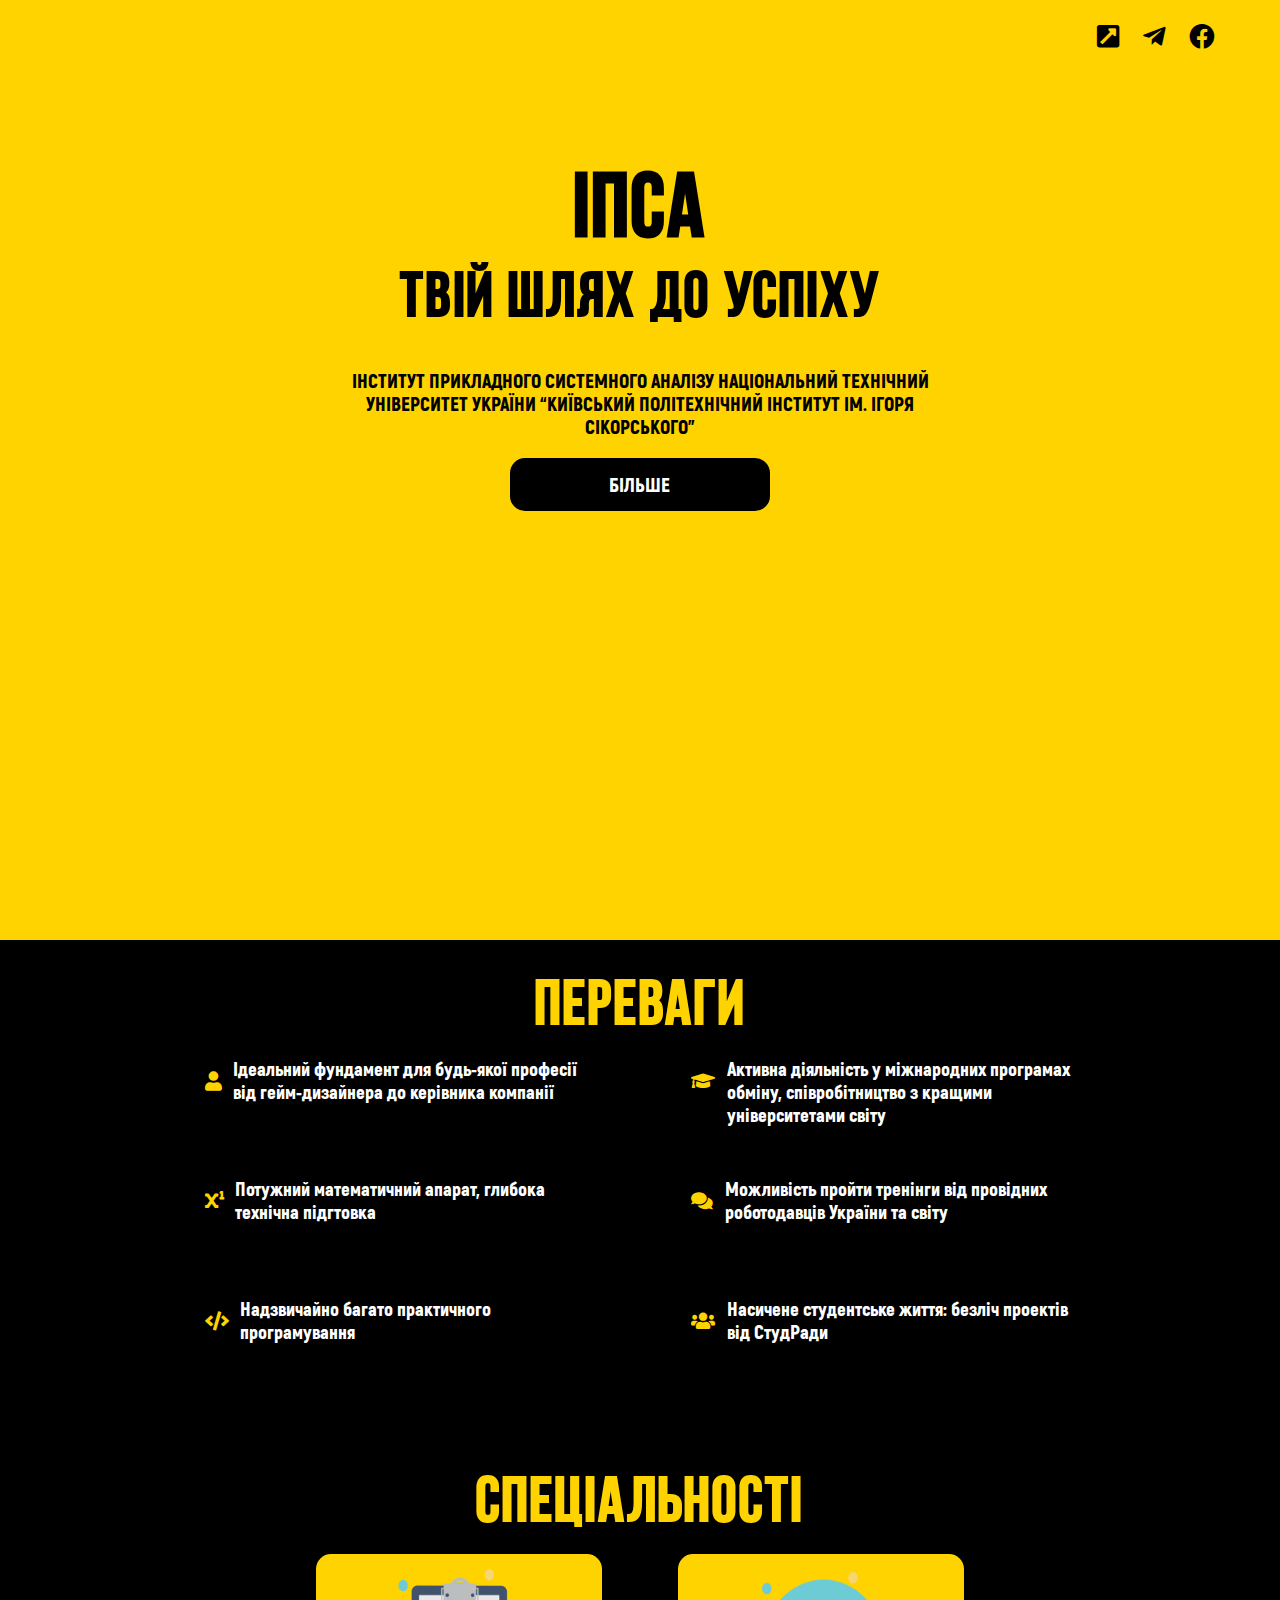
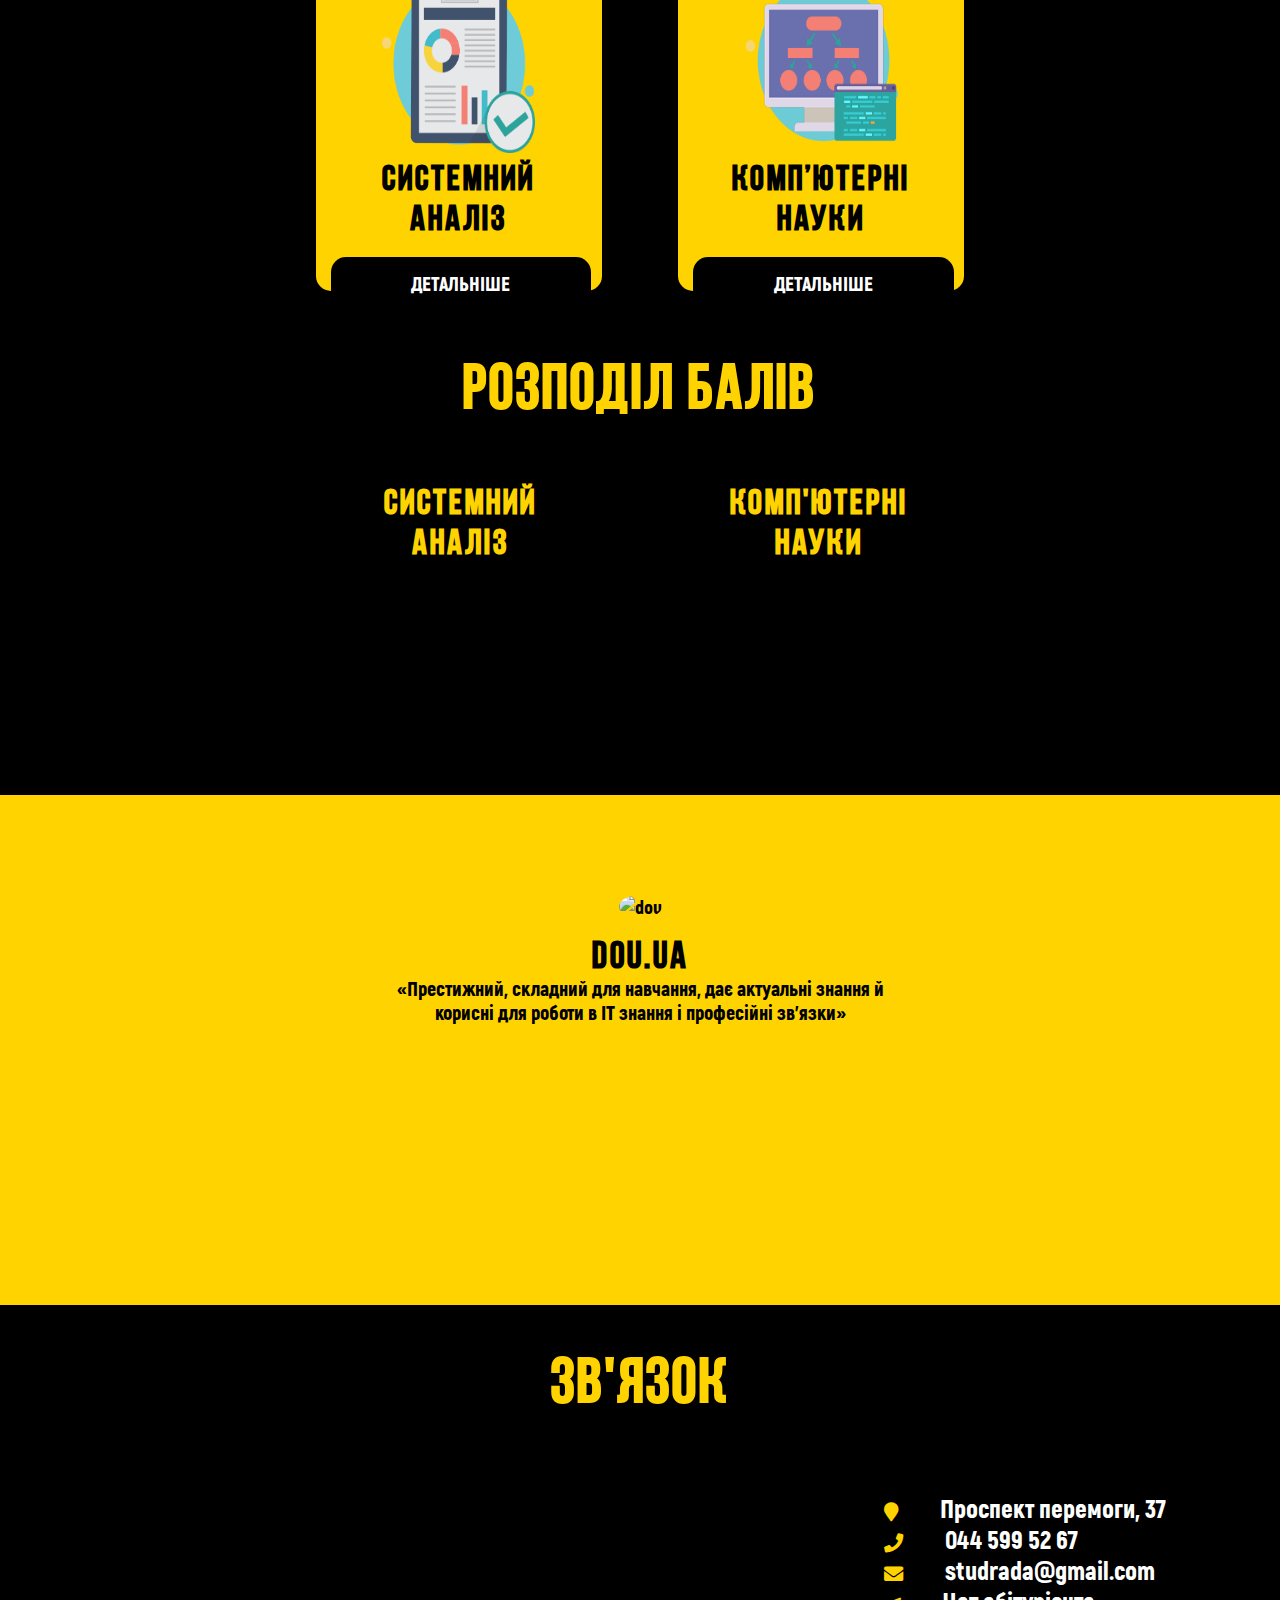
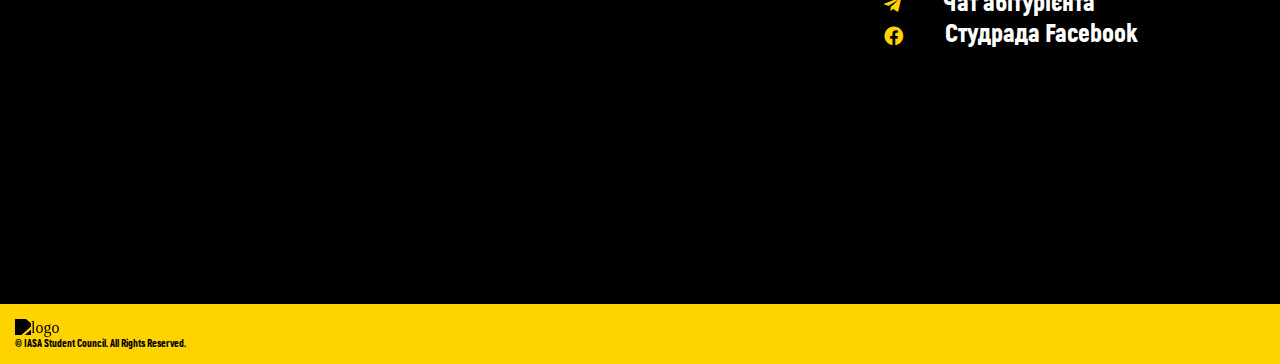
==== commit c185fe73: "asdfgh" ====
--- a/abit/index.html
+++ b/abit/index.html
@@ -17,9 +17,9 @@
     <div class="wrapper">
         <div class="header">
             <div class="top">
-                <a href="http://studsovet.ipsa.kpi.ua/" class="contact"><img src="https://png.icons8.com/ios/50/000000/internet-filled.png"></a>
-                <a href="https://t.me/abit_IASA_2018" class="contact"><img src="https://png.icons8.com/windows/50/000000/telegram-app.png"></a>
-                <a href="https://www.facebook.com/studrada.iasa/" class="contact"><img src="https://png.icons8.com/android/50/000000/facebook.png"></a>
+                <a href="http://studsovet.ipsa.kpi.ua/" ><i class="fas fa-external-link-square-alt"></i></a>
+                <a href="https://t.me/abit_IASA_2018"><i class="fab fa-telegram-plane"></i></a>
+                <a href="https://www.facebook.com/studrada.iasa/"><i class="fab fa-facebook"></i></a>
             </div>
             <div class="info">
                 <h1>ІПСА</h1>
@@ -33,27 +33,57 @@
                 <section id="ex1">
                     <h2>ПЕРЕВАГИ</h2>
                     <div class="container">
-                            <ul class="col-d-3 col-s-8 col-m-6 col-sm-9 list1">
-                                <li>Iдеальний фундамент для будь-якої професії від гейм-дизайнера до керівника компанії</li>
-                                <li>Надзвичайно багато практичного програмування</li>
-                                <li>Потужний математичний апарат, глибока технічна підгтовка</li>
+                            <ul class="col-d-3 col-s-8 col-m-7 col-sm-9 list1">
+                                <li>
+                                    <ul class="list">
+                                        <li class="ico"><i class="fas fa-user"></i></li>
+                                        <li class="descr">Iдеальний фундамент для будь-якої професії від гейм-дизайнера до керівника компанії</li>
+                                    </ul>
+                                </li>
+                                <li>
+                                    <ul class="list">
+                                        <li class="ico"><i class="fas fa-superscript"></i></li>
+                                        <li class="descr">Потужний математичний апарат, глибока технічна підгтовка</li>
+                                    </ul>
+                                </li>
+                                <li>
+                                    <ul class="list">
+                                        <li class="ico child"><i class="fas fa-code"></i></li>
+                                        <li class="descr descr-ch">Надзвичайно багато практичного програмування</li>
+                                    </ul>
+                                </li>
                             </ul>
-                            <ul class="col-d-3 col-s-8 col-m-6 col-sm-9 list2">
-                                <li>Активна діяльність у міжнародних програмах обміну, співробітництво з кращими університетами світу</li>
-                                <li>Можливість пройти тренінги від провідних роботодавців України та світу</li>
-                                <li>Насичене студентське життя: безліч проектів від СтудРади</li>
+                            <ul class="col-d-3 col-s-8 col-m-7 col-sm-9 list2">
+                                <li>
+                                    <ul class="list">
+                                        <li class="ico"><i class="fas fa-graduation-cap"></i></li>
+                                        <li class="descr descr-ch">Активна діяльність у міжнародних програмах обміну, співробітництво з кращими університетами світу</li>
+                                    </ul>
+                                </li>
+                                <li>
+                                    <ul class="list">
+                                        <li class="ico"><i class="fas fa-comments"></i></li>
+                                        <li class="descr descr-ch2">Можливість пройти тренінги від провідних роботодавців України та світу</li>
+                                    </ul>
+                                </li>
+                                <li>
+                                    <ul class="list">
+                                        <li class="ico"><i class="fas fa-users"></i></li>
+                                        <li class="descr descr-ch3">Насичене студентське життя: безліч проектів від СтудРади</li>
+                                    </ul>
+                                </li>
                             </ul>
                     </div>
                 </section>
             <div class="section2">
                     <h2>Спеціальності</h2>
                     <div class="container ">
-                            <div class="col-d-3 col-s-5 col-m-6 special">
+                            <div class="col-d-2 col-s-5 col-m-6 special">
                                 <img src="images/sa.png" alt="sa">
                                 <h3>Системний аналіз</h3>
                                 <a class="button" href="http://mmsa.kpi.ua/prospective-student">ДЕТАЛЬНІШЕ</a>
                             </div>
-                            <div class="col-d-3 col-s-5 col-m-6 special">
+                            <div class="col-d-2 col-s-5 col-m-6 special">
                                 <img src="images/KN.PNG" alt="kn">
                                 <h3>Комп’ютерні науки</h3>
                                 <a class="button" href="http://cad.kpi.ua/uk/vstup/bakalavr-na-bazi-povnoi-serednoi-osviti-serednoi-shkoli">ДЕТАЛЬНІШЕ</a>
@@ -63,13 +93,13 @@
             <div class="section3">
                     <h2>РОЗПОДІЛ БАЛІВ</h2>
                     <div class="container charts">
-                        <div class="col-d-2 col-s-3 col-m-9 chart">
+                        <div class="col-d-2 col-s-3 col-m-8 col-sm-8 chart">
                             <h3>Системний аналіз</h3>
-                            <canvas id="pie-chart1" width="5" height="5"></canvas>
+                            <canvas id="pie-chart1"></canvas>
                         </div>
-                        <div class="col-d-2 col-s-3 col-m-9 chart">
+                        <div class="col-d-2 col-s-3 col-m-8 col-sm-8 chart">
                             <h3>Комп'ютерні науки</h3>
-                            <canvas id="pie-chart2" width="5" height="5"></canvas>
+                            <canvas id="pie-chart2"></canvas>
                         </div>
                     </div>
             </div>
@@ -86,9 +116,9 @@
                             </li>
                             <li>
                                 <div class="slider2">
-                                    <img class="photo" src="images/8tag.png" alt="8tag" height="40" width="40">
+                                    <img class="photo" src="https://scontent.fiev12-1.fna.fbcdn.net/v/t1.0-1/27072908_1541753215938099_8088812512590569363_n.jpg?oh=67d5cc90d6780c80e86fe532f3a8172b&oe=5B4724A3" alt="8tag" height="40" width="40">
                                     <h2 class="hf">8TAG</h2>
-                                    <p>«Найважливіші навички, які можна отримати в даному інституті, - здатність швидко та якісно вирішувати складні, не типові задачі, контрулювати ситуацію»</p>
+                                    <p>«Найважливіші навички, які можна отримати в даному інституті, - здатність швидко та якісно вирішувати складні,   не типові задачі, контрулювати ситуацію»</p>
                                 </div>
                             </li>
                             <li>
@@ -115,12 +145,37 @@
                 <div class="col-d-6 col-s-8 col-m-8 col-sm-8">
                     <iframe src="https://www.google.com/maps/embed?pb=!1m14!1m8!1m3!1d5081.0922779624925!2d30.464734!3d50.449554000000006!3m2!1i1024!2i768!4f13.1!3m3!1m2!1s0x0%3A0x1216cbfb3b156b79!2z0KHRgtGD0LTRgNCw0LTQsCDQhtCf0KHQkA!5e0!3m2!1suk!2sua!4v1519388631111" width="100%" height="450" frameborder="0" style="border:0" allowfullscreen></iframe>
                 </div>
-                <ul class="col-d-3 col-s-6 col-m-6 col-sm-8 contacts">
-                    <li>Проспект перемоги, 37</li>
-                    <li><a href="tel:044 599 52 67">044 599 52 67</a></li>
-                    <li><a href="mailto:studrada@gmail.com">studrada@gmail.com</a></li>
-                    <li><a href="https://t.me/abit_IASA_2018">Чат абітурієнта</a></li>
-                    <li><a href="https://www.facebook.com/studrada.iasa/">Student council on a Facebook</a></li>
+                <ul class="col-d-3 col-s-6 col-m-8 col-sm-8 contacts">
+                    <li>
+                        <ul class="contact">
+                            <li class="ico-cont"><i class="fas fa-map-marker"></i></li>
+                            <li class="descr-cont">Проспект перемоги, 37</li>
+                        </ul>
+                    </li>
+                    <li>
+                        <ul class="contact">
+                            <li class="ico-cont"><i class="fas fa-phone"></i></li>
+                            <li class="descr-cont"><a href="tel:044 599 52 67">044 599 52 67</a></li>
+                        </ul>
+                    </li>
+                    <li>
+                        <ul class="contact">
+                            <li class="ico-cont"><i class="fas fa-envelope"></i></li>
+                            <li class="descr-cont"><a href="mailto:studrada@gmail.com">studrada@gmail.com</a></li>
+                        </ul>
+                    </li>
+                    <li>
+                        <ul class="contact">
+                            <li class="ico-cont"><i class="fab fa-telegram-plane"></i></li>
+                            <li class="descr-cont"><a href="https://t.me/abit_IASA_2018">Чат абітурієнта</a></li>
+                        </ul>
+                    </li>
+                    <li>
+                        <ul class="contact">
+                            <li class="ico-cont"><i class="fab fa-facebook"></i></li>
+                            <li class="descr-cont"><a href="https://www.facebook.com/studrada.iasa/">Студрада Facebook</a></li>
+                        </ul>
+                    </li>
                 </ul>
             </div>
         </div>
@@ -131,7 +186,7 @@
     </div>
     </div>
 
-    <!----><link href="https://use.fontawesome.com/releases/v5.0.6/css/all.css" rel="stylesheet">
+    <link href="https://use.fontawesome.com/releases/v5.0.6/css/all.css" rel="stylesheet">
 
     <script src="https://ajax.googleapis.com/ajax/libs/jquery/2.1.4/jquery.min.js"></script>
     <script src="https://cdnjs.cloudflare.com/ajax/libs/Chart.js/2.5.0/Chart.min.js"></script>
--- a/abit/css/main.min.css
+++ b/abit/css/main.min.css
@@ -1 +1 @@
-@font-face{font-family:"HeaderFont";src:url("../fonts/AA-BEBASNEUE.TTF")format("truetype");font-style:normal;font-weight:400}@font-face{font-family:"ParagrafFont";src:url("../fonts/Akrobat-Black.otf")format("truetype");font-style:normal;font-weight:400}:root{--yelow:#ffd300;--black:#000;--white:#fff}*,.slider ul li p{margin:0 auto}*,.slider ul,.slider li{padding:0}body{background:black;max-width:100vw}::-webkit-scrollbar{width:3px;height:3px}::-webkit-scrollbar-track{background-color:#000}::-webkit-scrollbar-thumb{height:50px;border-radius:3px}::-webkit-scrollbar-thumb,::-webkit-resizer,::-webkit-scrollbar-track-piece,::-webkit-scrollbar-corner,::-webkit-scrollbar-button{background-color:#ffd300}h1,h2,h3,h4{font-family:"HeaderFont";letter-spacing:3px}h1{font-size:10vh}h2{font-size:7vh}h3{font-size:4vh}span,a,li,p{font-family:"ParagrafFont"}a,li,p{font-size:3vh}a,.header,#ex1,.section2,.section3,.slider,.slider ul,.slider li,.slider ul h2,.slider ul li,.slider ul li p,.section6 h2,li,p{text-align:center}a{text-decoration:none}ul{list-style:none}.container,.contacts,.list1,.list2{display:flex}.container{justify-content:center;margin:0}.col-d-1{width:10vw}.col-d-2,.button,.list1 li:nth-child(2){width:20vw}.col-d-3{width:30vw}.col-d-4{width:40vw}.col-d-5,.info{width:50vw}.col-d-6{width:60vw}.col-d-7,.slider,.slider ul li{width:70vw}.col-d-8{width:80vw}.col-d-9{width:90vw}.col-d-10{width:100vw}.header,.special,.section5,.footer{background:var(--yelow)}.header,.section2{height:100vh}.header,.section6{padding:20px}.top,.button,#ex1{display:block}.top{text-align:right}.top img{width:30px;height:30px}.info{margin-top:15vh}.slideDown{animation-name:slideDown;-webkit-animation-name:slideDown;animation-duration:1s;-webkit-animation-duration:1s;animation-timing-function:ease;-webkit-animation-timing-function:ease;visibility:visible!important;margin-top:0.5vh;margin-bottom:40px}.button{background:var(--black);color:var(--white);margin-top:20px}.button,.special,.footer{padding:15px}.button,.special{border-radius:15px}#ex1{margin:3vh auto}.list1 li:nth-child(1),.list1 li:nth-child(2),.list1 li:nth-child(3),.list2 li:nth-child(1),.list2 li:nth-child(2),.list2 li:nth-child(3),.contacts li:nth-child(1),.contacts li:nth-child(2),.contacts li:nth-child(3),.contacts li:nth-child(4),.contacts li:nth-child(5){background-repeat:no-repeat}.list1 li:nth-child(1),.list1 li:nth-child(2),.list1 li:nth-child(3),.list2 li:nth-child(1),.list2 li:nth-child(2),.list2 li:nth-child(3){padding-left:60px}.list1 li:nth-child(2){background-image:url("https://png.icons8.com/ios/50/FFBE00/source-code-filled.png")}.list1 li:nth-child(3){background-image:url("https://png.icons8.com/ios/50/FFBE00/math-filled.png")}.list2 li:nth-child(1){background-image:url("https://png.icons8.com/ios-glyphs/50/FFBE00/graduation-cap.png")}.list2 li:nth-child(2){background-image:url("https://png.icons8.com/ios/50/FFBE00/training-filled.png")}.list2 li:nth-child(3){background-image:url("https://png.icons8.com/ios/50/FFBE00/conference-background-selected-filled.png")}.section2,.section5,.slider,.section3 h3,.section3 h2{margin:20px auto}.special,.chart,.list1,.list2{margin:20px 4%}.special{height:70vh}.special img{height:50vh;width:25vw}.section3{margin:40px auto}.chart,.section6 h2,.contacts a:hover,.section2 h2,#ex1 h2,.section3 h3,.section3 h2{color:var(--yelow)}.slider{z-index:9;overflow:hidden;position:relative}.slider ul,.slider li{margin:50px auto}.slider ul,.slider li,.slider ul li{list-style-type:none}.slider ul{width:9999px}.slider ul h2{margin-top:15px;color:#000;font-size:3vw}.slider ul li p{color:#000;width:500px}.slider ul p{font-style:italic;font-size:20px}.slider ul li{float:left;height:360px}.slider .photo{width:150px;height:150px;-webkit-border-radius:50%;border-radius:50%}.section6 h2{margin-bottom:15px}.contacts{margin:4%}.contacts,.list1,.list2{flex-direction:column}.contacts li,.footer p,.list2 li,.list1 li{text-align:left}.contacts li,.contacts a,.list2 li,.list1 li{color:white}.contacts li:nth-child(1){background-image:url("https://png.icons8.com/ios/50/FFBE00/marker-filled.png")}.contacts li:nth-child(1),.contacts li:nth-child(2),.contacts li:nth-child(3),.contacts li:nth-child(4),.contacts li:nth-child(5),.list2 li,.list1 li{margin:15px}.contacts li:nth-child(2){background-image:url("https://png.icons8.com/metro/50/FFBE00/phone.png")}.contacts li:nth-child(3){background-image:url("https://png.icons8.com/ios/50/FFBE00/secured-letter-filled.png")}.contacts li:nth-child(4){background-image:url("https://png.icons8.com/windows/50/FFBE00/telegram-app.png")}.contacts li:nth-child(5){background-image:url("https://png.icons8.com/android/50/FFBE00/facebook.png")}.footer img{width:15vw;filter:brightness(0)}.footer p{font-size:0.8vw}a:hover,a:active{outline:none}.list1 li:nth-child(1){background-image:url("https://png.icons8.com/material/50/FFBE00/person-male.png");background-position:0 60%}.list1 li:nth-child(2),.list1 li:nth-child(3),.list2 li:nth-child(1),.list2 li:nth-child(2),.list2 li:nth-child(3){background-position:0 50%}.contacts li:nth-child(1),.contacts li:nth-child(2),.contacts li:nth-child(3),.contacts li:nth-child(4),.contacts li:nth-child(5){background-size:25px 25px;padding-left:40px}@keyframes slideDown{0%{transform:translateY(-120%);opacity:0}50%{transform:translateY(8%);opacity:0.2}65%{transform:translateY(-4%);opacity:0.3}80%{transform:translateY(4%);opacity:0.5}95%{transform:translateY(-2%);opacity:0.75}100%{transform:translateY(0%);opacity:1}}@-webkit-keyframes slideDown{0%{-webkit-transform:translateY(-120%);opacity:0}50%{-webkit-transform:translateY(8%);opacity:0.2}65%{-webkit-transform:translateY(-4%);opacity:0.3}80%{-webkit-transform:translateY(4%);opacity:0.5}95%{-webkit-transform:translateY(-2%);opacity:0.75}100%{-webkit-transform:translateY(0%);opacity:1}}@media screen and (max-width:1024px){.col-s-1{width:10vw}.col-s-3{width:30vw}.col-s-4{width:40vw}.col-s-5{width:50vw}.col-s-6{width:60vw}.col-s-7{width:70vw}.col-s-8{width:80vw}.col-s-9{width:90vw}.col-s-10{width:100vw}.container,.charts{display:flex}.container{flex-direction:column}.section2{height:100%}.charts{justify-content:center;flex-direction:row}.footer p{font-size:1.2vw}.list2,.list1{margin:10px auto}.special img{width:80%}.list1 li:nth-child(2){width:80%}.contacts,.special{margin:20px auto}.footer img{width:20vw}.col-s-2{width:20vw}}@media screen and (max-width:768px){.col-m-1{width:10vw}.col-m-2{width:20vw}.col-m-3{width:30vw}.col-m-4{width:40vw}.col-m-5{width:50vw}.col-m-6{width:60vw}.col-m-7{width:70vw}.col-m-8{width:80vw}.col-m-9{width:90vw}.col-m-10{width:100vw}.charts{display:flex;justify-content:center;flex-direction:column;margin:20px auto}}@media screen and (max-width:425px){.button{width:28vw}.special{height:100%}.special img{width:100%;height:50%}.slider ul h2{font-size:8vw}.slider ul li p{font-size:4vw;width:45vw}.footer img{width:30vw}.footer p{font-size:2.5vw}.info{margin-top:5vh}}@media screen and (max-width:375px){.col-sm-1{width:10vw}.col-sm-2{width:20vw}.col-sm-3{width:30vw}.col-sm-4{width:40vw}.col-sm-5{width:50vw}.col-sm-6{width:60vw}.col-sm-7{width:70vw}.col-sm-8,.info p{width:80vw}.col-sm-10{width:100vw}.button{width:32vw}h2{font-size:10vw}.info p{font-size:4vw;margin:10px auto}.info,.col-sm-9{width:90vw}}+@font-face{font-family:"HeaderFont";src:url("../fonts/AA-BEBASNEUE.TTF")format("truetype");font-style:normal;font-weight:400}@font-face{font-family:"ParagrafFont";src:url("../fonts/Akrobat-Black.otf")format("truetype");font-style:normal;font-weight:400}:root{--yelow:#ffd300;--black:#000;--white:#fff}*,.slider ul li p{margin:0 auto}*,.slider ul,.slider li{padding:0}body{background:black;max-width:100vw}::-webkit-scrollbar{width:3px;height:3px}::-webkit-scrollbar-track{background-color:#000}::-webkit-scrollbar-thumb{height:50px;border-radius:3px}::-webkit-scrollbar-thumb,::-webkit-resizer,::-webkit-scrollbar-track-piece,::-webkit-scrollbar-corner,::-webkit-scrollbar-button{background-color:#ffd300}h1,h2,h3,h4{font-family:"HeaderFont";letter-spacing:3px}h1{font-size:10vh}h2{font-size:7vh}h3{font-size:4vh}p,li,span,a{font-family:"ParagrafFont"}p,li,a{font-size:1.5vw}p,a,.header,#ex1,.section2,.section3,.slider,.slider ul,.slider li,.slider ul h2,.slider ul li,.slider ul li p,.section6 h2{text-align:center}li,.descr,.ico,.descr-cont,.footer p{text-align:left}a{text-decoration:none}ul{list-style:none}.container,.list,.contact,.list1,.list2{display:flex}.container{justify-content:center;margin:0}.col-d-1{width:10vw}.col-d-2{width:20vw}.col-d-3{width:30vw}.col-d-4{width:40vw}.col-d-5,.info{width:50vw}.col-d-6{width:60vw}.col-d-7,.slider,.slider ul li{width:70vw}.col-d-8{width:80vw}.col-d-9{width:90vw}.col-d-10{width:100vw}.header,.special,.section5,.footer{background:var(--yelow)}.header{height:100vh}.header,.section6{padding:20px}.top{float:right;margin-right:35px}.top a{color:#000;padding:10px}.top a,.contact a,.descr-cont{font-size:2vw}fa-facebook{width:25px}.top a:hover{background:#000}.top a:hover,.ico,.section2 h2,.chart,.section6 h2,.ico-cont,.section3 h3,.section3 h2,.contact a:hover,#ex1 h2{color:var(--yelow)}.top img{width:30px;height:30px}.info{margin-top:15vh}.slideDown{animation-name:slideDown;-webkit-animation-name:slideDown;animation-duration:1s;-webkit-animation-duration:1s;animation-timing-function:ease;-webkit-animation-timing-function:ease;visibility:visible!important;margin-top:0.5vh;margin-bottom:40px}.button,#ex1{display:block}.button{background:var(--black);margin-top:20px;width:18vw}.button,.descr,.descr-cont{color:var(--white)}.button,.special,.footer{padding:15px}.button,.special{border-radius:15px}#ex1{margin:3vh auto}.list{justify-content:flex-start;flex-direction:row;height:120px}.ico,.ico-cont{margin-right:3%}.ico{margin-top:3%}.section2,.section5,.slider,.section3 h3,.section3 h2{margin:20px auto}.section2 h2,.slider{position:relative}.special{margin:20px 3%}.special img{height:60%;width:60%}.section3{margin:40px auto}.chart,.list1,.list2{margin:20px 4%}.slider{z-index:9;overflow:hidden}.slider ul,.slider li{margin:50px auto}.slider ul,.slider li,.slider ul li{list-style-type:none}.slider ul{width:9999px}.slider ul h2{margin-top:15px;color:#000;font-size:3vw}.slider ul li p{color:#000;width:500px}.slider ul p{font-size:20px}.slider ul li{float:left;height:360px}.slider .photo{width:150px;height:150px;-webkit-border-radius:50%;border-radius:50%}.section6 h2{margin-bottom:15px}.contacts{margin-top:5%}.contact a{color:white}.descr-cont,.ico-cont{margin-left:30px}.ico-cont{margin-top:2%}.footer img{width:15vw;filter:brightness(0)}.footer p{font-size:0.8vw}a:hover,a:active{outline:none}.list1,.list2{flex-direction:column}@keyframes slideDown{0%{transform:translateY(-120%);opacity:0}50%{transform:translateY(8%);opacity:0.2}65%{transform:translateY(-4%);opacity:0.3}80%{transform:translateY(4%);opacity:0.5}95%{transform:translateY(-2%);opacity:0.75}100%{transform:translateY(0%);opacity:1}}@-webkit-keyframes slideDown{0%{-webkit-transform:translateY(-120%);opacity:0}50%{-webkit-transform:translateY(8%);opacity:0.2}65%{-webkit-transform:translateY(-4%);opacity:0.3}80%{-webkit-transform:translateY(4%);opacity:0.5}95%{-webkit-transform:translateY(-2%);opacity:0.75}100%{-webkit-transform:translateY(0%);opacity:1}}@media screen and (max-width:1024px){.col-s-1{width:10vw}.col-s-3{width:30vw}.col-s-4{width:40vw}.col-s-5{width:50vw}.col-s-6{width:60vw}.col-s-7{width:70vw}.col-s-8{width:80vw}.col-s-9{width:90vw}.col-s-10{width:100vw}.container,.charts{display:flex}.container{flex-direction:column}.top{margin-right:0}li:nth-child(3){width:100%}.descr-ch{margin-left:25px}.child{margin-top:0}.section2{height:100%}.special{margin:20px auto}.special img{width:80%}.charts{justify-content:center;flex-direction:row}.contacts{margin:20px 25%}.ico-cont,.descr,.ico{font-size:3vw}.footer p{font-size:1.2vw}.descr,.ico{text-align:left;margin-left:30px}.descr-cont a,.descr-cont{font-size:4vw}.footer img{width:20vw}.col-s-2{width:20vw}}@media screen and (max-width:768px){.col-m-1{width:10vw}.col-m-2{width:20vw}.col-m-3{width:30vw}.col-m-4{width:40vw}.col-m-5{width:50vw}.col-m-6{width:60vw}.col-m-7{width:70vw}.col-m-8{width:80vw}.col-m-10{width:100vw}h2{font-size:7vw}.top a,.section3 h3{font-size:4vw}.info p{margin-bottom:80%}.list2{margin-top:-15px}.list{margin-left:20%;height:auto}.list li{margin-top:5px}.list .ico{margin-top:5%}.child{margin-top:3%}.charts{justify-content:center;margin:-50px auto;text-align:center;display:flex;flex-direction:column}.section3 h3{margin-bottom:5px}.chart{margin-left:10%}.ico-cont{font-size:5vw;margin-right:-6%}.contacts{margin:10px 5%}p,a{font-size:3vw}.info,.col-m-9{width:90vw}.descr-cont a,.descr-cont{font-size:6vw}}@media screen and (max-width:425px){.button{width:28vw}.descr-ch2{margin-left:12px}.special{height:100%}.special h3{letter-spacing:1px}.special img{width:100%;height:50%}.slider ul h2{font-size:8vw}.slider ul li p,.descr,.ico{font-size:4vw}.slider ul li p{width:65vw}.footer img{width:30vw}.footer p{font-size:2.5vw}.info{margin-top:5vh}.descr,.ico{text-align:left;margin-left:15px}.descr-ch3,.descr-ch{margin-left:10px}}@media screen and (max-width:375px){.col-sm-1{width:10vw}.col-sm-2{width:20vw}.col-sm-3{width:30vw}.col-sm-4{width:40vw}.col-sm-5{width:50vw}.col-sm-6{width:60vw}.col-sm-7{width:70vw}.col-sm-8,.info p{width:80vw}.col-sm-10{width:100vw}.button{width:32vw}h2{font-size:10vw}.info p{font-size:4vw;margin:10px auto;margin-bottom:60%}.list{margin-left:auto}.special img{width:60%}.info,.col-sm-9{width:90vw}}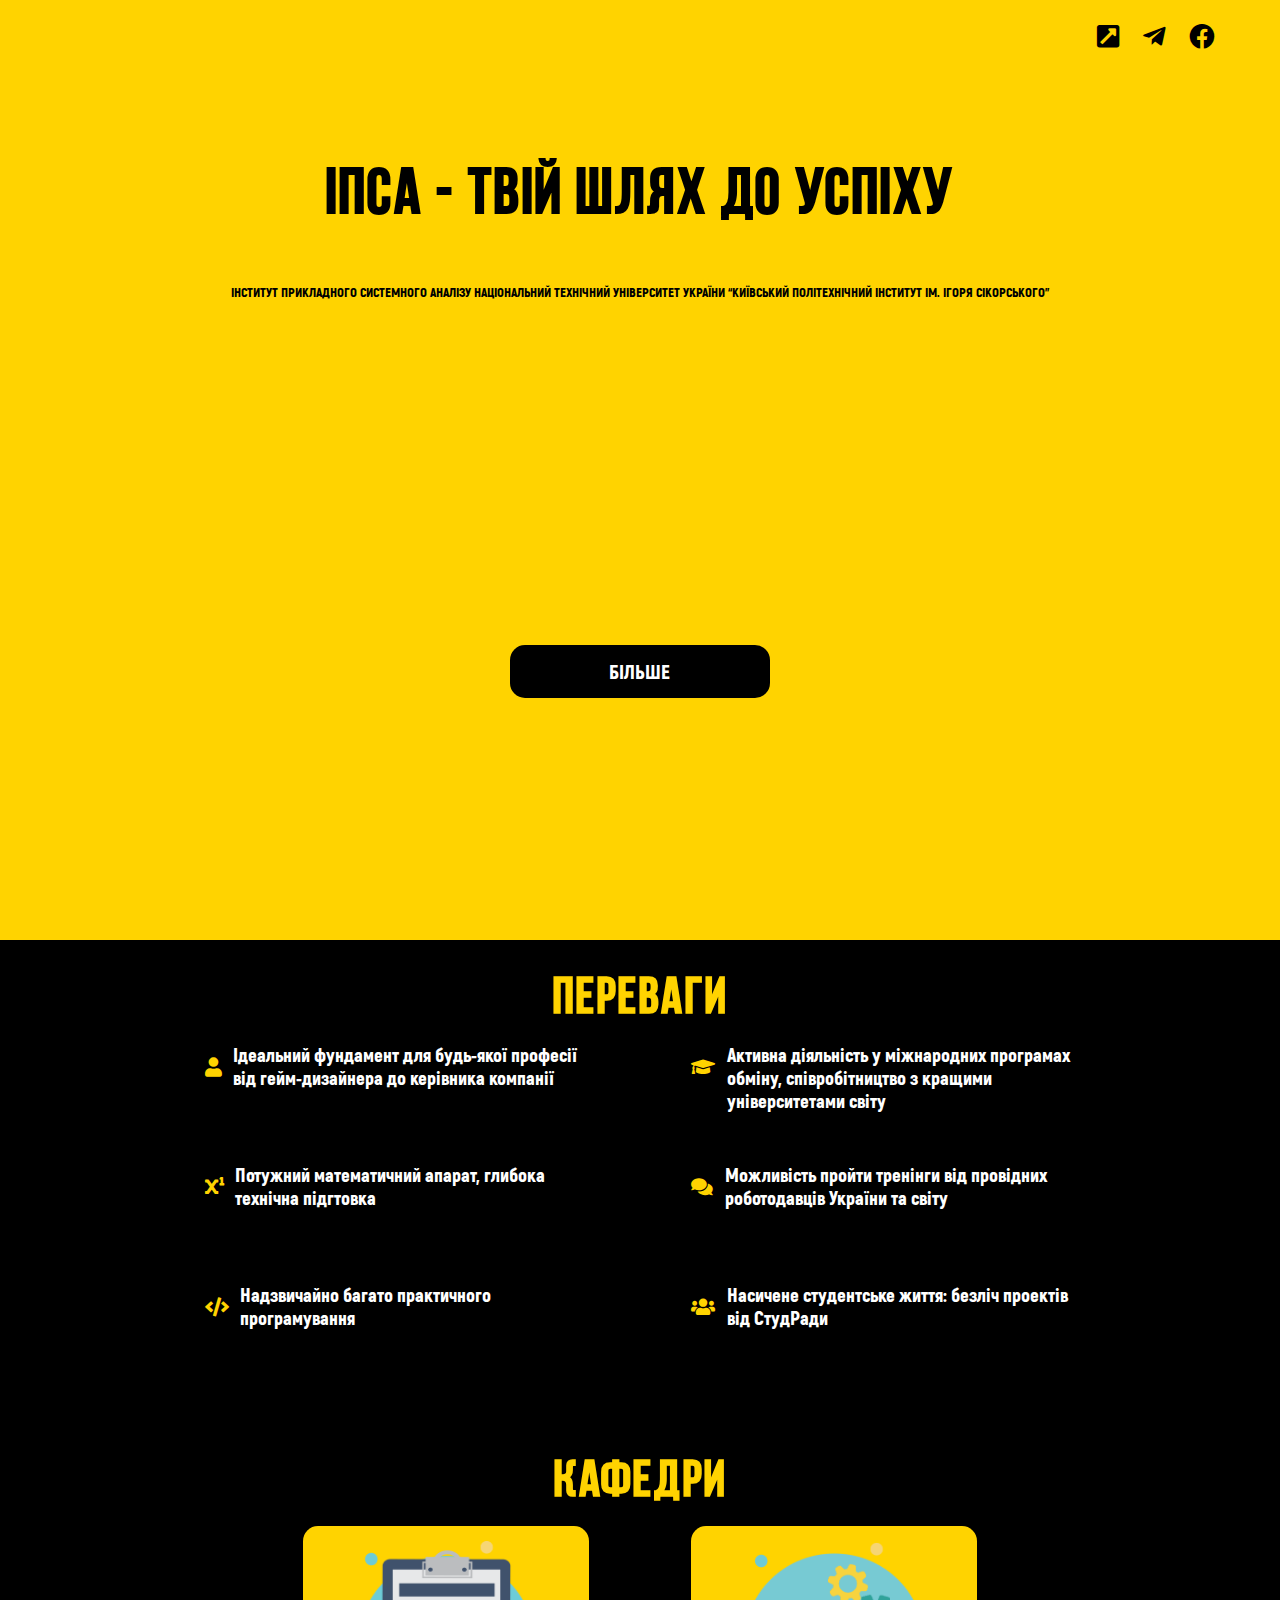
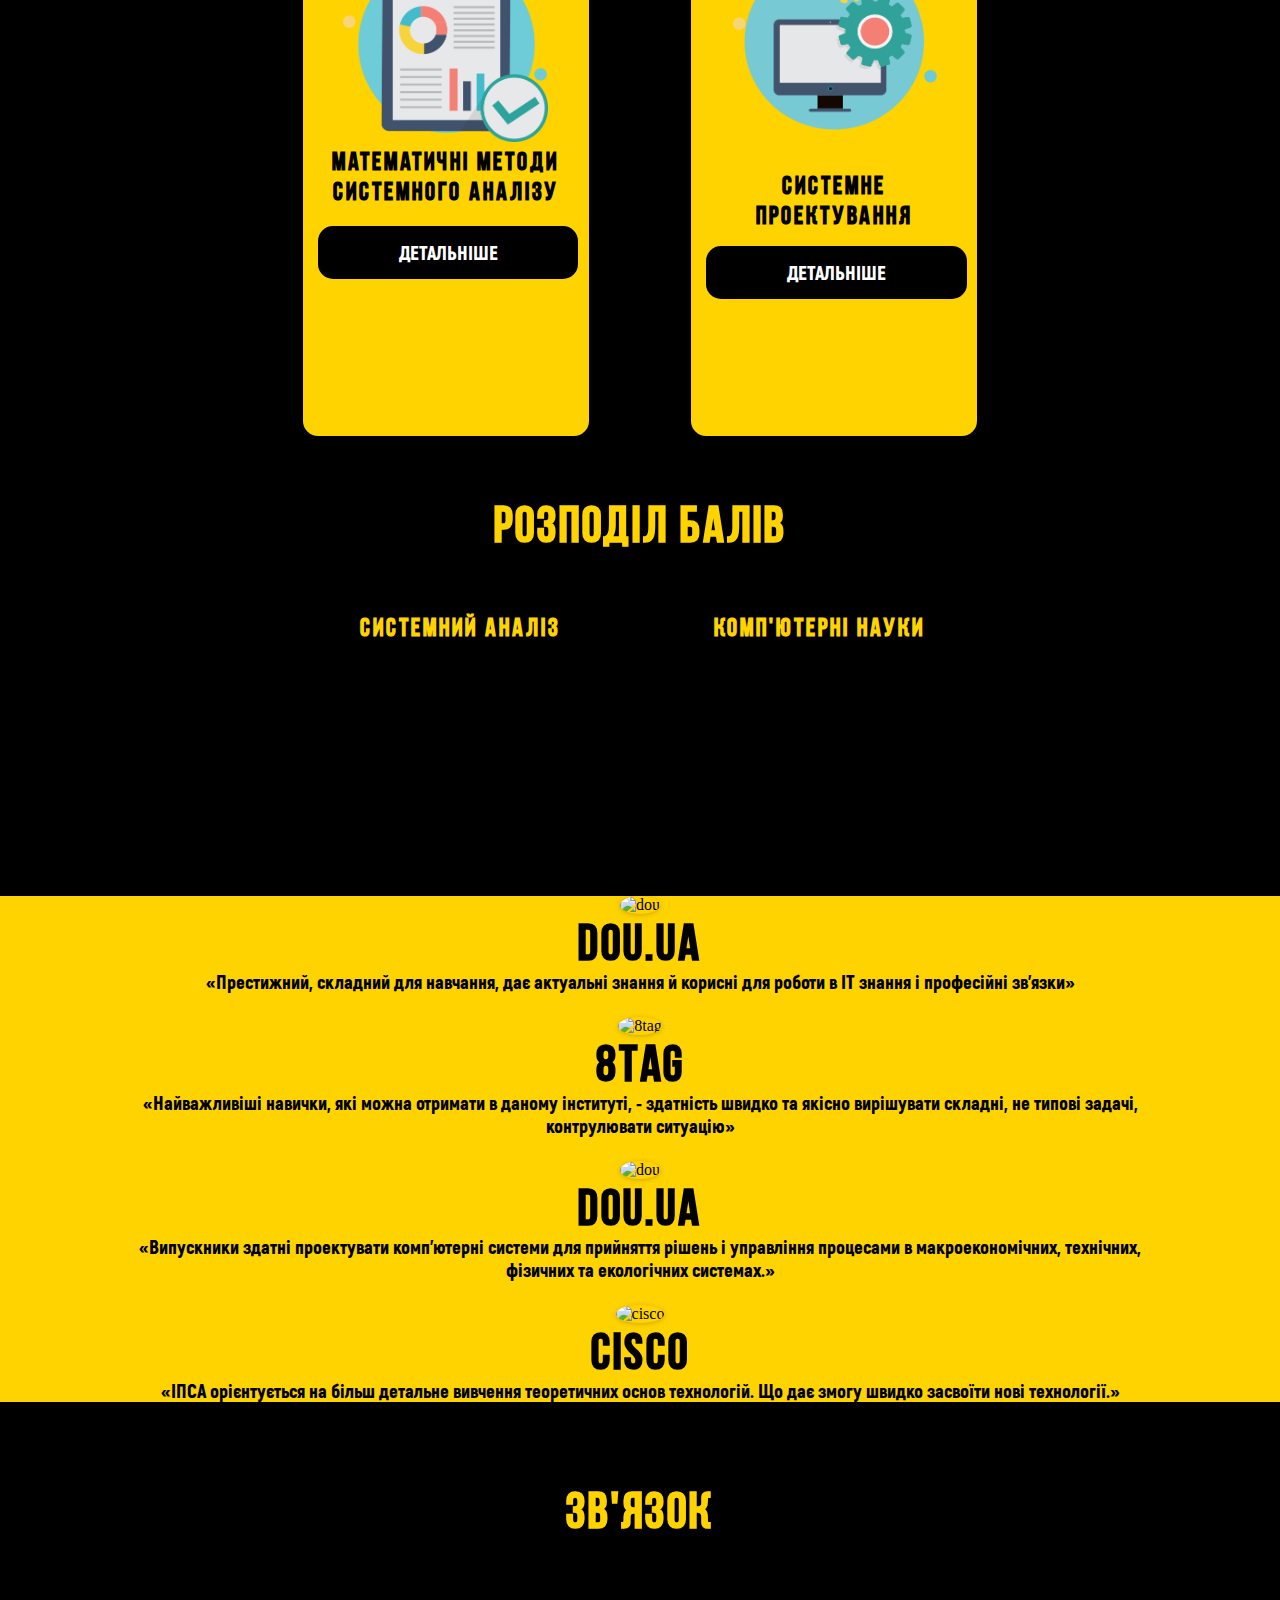
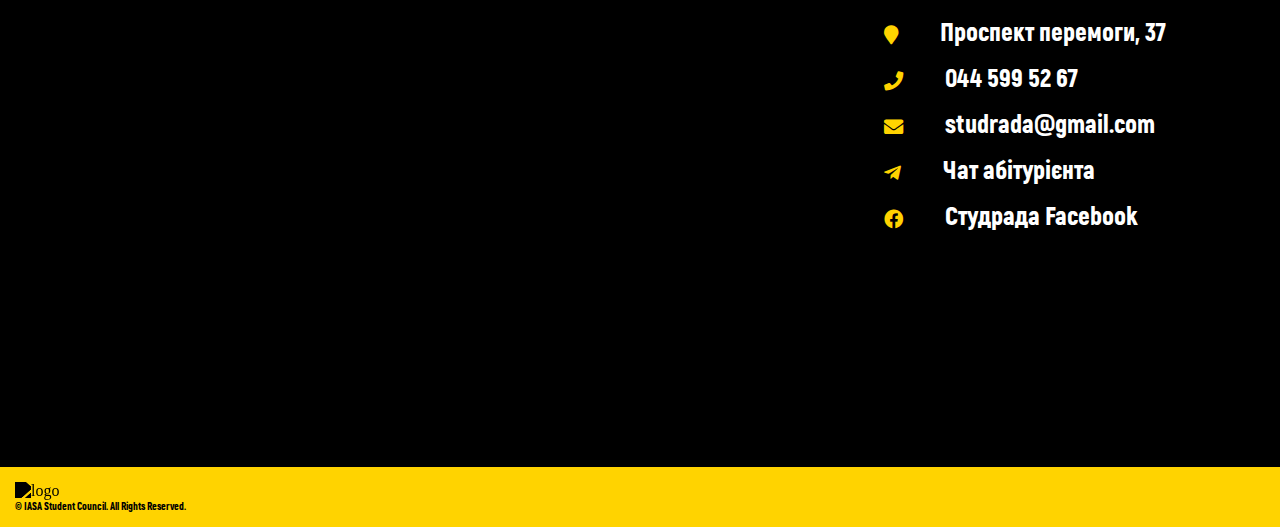
==== commit 26410f03: "ok" ====
--- a/abit/index.html
+++ b/abit/index.html
@@ -8,6 +8,7 @@
     <title>Абітурієнт ІПСА</title>
 
     <!--<link href="https://maxcdn.bootstrapcdn.com/bootstrap/3.3.7/css/bootstrap.min.css" rel="stylesheet">-->
+    <link href="https://use.fontawesome.com/releases/v5.0.6/css/all.css" rel="stylesheet">
     <link rel="stylesheet" href="css/main.min.css">
     <link rel="icon" href="images/favicon.ico" type="image/x-icon">
     <!--<script type="text/javascript" src="js/jquery-3.3.1.min.js"></script>-->
@@ -22,8 +23,7 @@
                 <a href="https://www.facebook.com/studrada.iasa/"><i class="fab fa-facebook"></i></a>
             </div>
             <div class="info">
-                <h1>ІПСА</h1>
-                <h2 id="anim_block" class="slideDown">Твій шлях до успіху</h2>
+                <h1>ІПСА - твій шлях до успіху</h1>
                 <p>ІНСТИТУТ ПРИКЛАДНОГО СИСТЕМНОГО АНАЛІЗУ НАЦІОНАЛЬНИЙ ТЕХНІЧНИЙ УНІВЕРСИТЕТ УКРАЇНИ “КИЇВСЬКИЙ
                     ПОЛІТЕХНІЧНИЙ ІНСТИТУТ ІМ. ІГОРЯ СІКОРСЬКОГО”</p>
                 <a href="#ex1" class="button">БІЛЬШЕ</a>
@@ -76,16 +76,16 @@
                     </div>
                 </section>
             <div class="section2">
-                    <h2>Спеціальності</h2>
+                    <h2>Кафедри</h2>
                     <div class="container ">
                             <div class="col-d-2 col-s-5 col-m-6 special">
                                 <img src="images/sa.png" alt="sa">
-                                <h3>Системний аналіз</h3>
+                                <h3>Математичні методи системного аналізу</h3>
                                 <a class="button" href="http://mmsa.kpi.ua/prospective-student">ДЕТАЛЬНІШЕ</a>
                             </div>
                             <div class="col-d-2 col-s-5 col-m-6 special">
                                 <img src="images/KN.PNG" alt="kn">
-                                <h3>Комп’ютерні науки</h3>
+                                <h3 id="kn">Системне проектування</h3>
                                 <a class="button" href="http://cad.kpi.ua/uk/vstup/bakalavr-na-bazi-povnoi-serednoi-osviti-serednoi-shkoli">ДЕТАЛЬНІШЕ</a>
                             </div>
                     </div>
@@ -105,39 +105,31 @@
             </div>
             <div class="section4"></div>
             <div class="section5">
-                <div class="slider">
-                    <ul>
-                        <li>
-                            <div class="slider1">
-                                <img class="photo" src="https://s.dou.ua/assets/img/icon.png" alt="dou">
-                                <h2 class="hf">DOU.UA</h2>
-                                <p>«Престижний, складний для навчання, дає актуальні знання й корисні для роботи в ІТ знання і професійні зв’язки»</p>
-                            </div>
-                            </li>
-                            <li>
-                                <div class="slider2">
-                                    <img class="photo" src="https://scontent.fiev12-1.fna.fbcdn.net/v/t1.0-1/27072908_1541753215938099_8088812512590569363_n.jpg?oh=67d5cc90d6780c80e86fe532f3a8172b&oe=5B4724A3" alt="8tag" height="40" width="40">
-                                    <h2 class="hf">8TAG</h2>
-                                    <p>«Найважливіші навички, які можна отримати в даному інституті, - здатність швидко та якісно вирішувати складні,   не типові задачі, контрулювати ситуацію»</p>
-                                </div>
-                            </li>
-                            <li>
-                                <div class="slider3">
-                                    <img class="photo" src="https://s.dou.ua/assets/img/icon.png" alt="dou">
-                                    <h2 class="hf">DOU.UA</h2>
-                                    <p>«Випускники здатні проектувати комп'ютерні системи для прийняття рішень і управління процесами в макроекономічних, технічних, фізичних та екологічних системах.»</p>
-                                </div>
-                            </li>
-                            <li>
-                                <div class="slider4">
-                                    <img class="photo" src="https://pbs.twimg.com/profile_images/925717136281976832/UUA8Cz6q_400x400.jpg" alt="cisco">
-                                    <h2 class="hf">CISCO</h2>
-                                    <p>«ІПСА орієнтується на більш детальне вивчення теоретичних основ технологій. Що дає змогу швидко засвоїти нові технології.»</p>
-                                </div>
-                            </li>
-                        </ul>
-                    </div>
-            </div>
+                <div class="peppermint peppermint-inactive" id="peppermint">
+                    <figure>
+                        <img class="photo" src="https://s.dou.ua/assets/img/icon.png" alt="dou">
+                        <h2 class="hf">DOU.UA</h2>
+                        <p>«Престижний, складний для навчання, дає актуальні знання й корисні для роботи в ІТ знання і професійні зв’язки»</p>
+                    </figure>
+
+                    <figure>
+                        <img class="photo" src="https://scontent.fiev12-1.fna.fbcdn.net/v/t1.0-1/27072908_1541753215938099_8088812512590569363_n.jpg?oh=67d5cc90d6780c80e86fe532f3a8172b&oe=5B4724A3" alt="8tag" height="40" width="40">
+                        <h2 class="hf">8TAG</h2>
+                        <p>«Найважливіші навички, які можна отримати в даному інституті, - здатність швидко та якісно вирішувати складні,   не типові задачі, контрулювати ситуацію»</p>
+                    </figure>
+
+                    <figure>
+                        <img class="photo" src="https://s.dou.ua/assets/img/icon.png" alt="dou">
+                        <h2 class="hf">DOU.UA</h2>
+                        <p>«Випускники здатні проектувати комп'ютерні системи для прийняття рішень і управління процесами в макроекономічних, технічних, фізичних та екологічних системах.»</p>
+                    </figure>
+
+                    <figure>
+                        <img class="photo" src="https://pbs.twimg.com/profile_images/925717136281976832/UUA8Cz6q_400x400.jpg" alt="cisco">
+                        <h2 class="hf">CISCO</h2>
+                        <p>«ІПСА орієнтується на більш детальне вивчення теоретичних основ технологій. Що дає змогу швидко засвоїти нові технології.»</p>
+                    </figure>
+                </div>
         </div>
         <div class="section6">
             <h2>Зв'язок</h2>
@@ -186,8 +178,6 @@
     </div>
     </div>
 
-    <link href="https://use.fontawesome.com/releases/v5.0.6/css/all.css" rel="stylesheet">
-
     <script src="https://ajax.googleapis.com/ajax/libs/jquery/2.1.4/jquery.min.js"></script>
     <script src="https://cdnjs.cloudflare.com/ajax/libs/Chart.js/2.5.0/Chart.min.js"></script>
     <script type="text/javascript" src="js/compressed.js"></script>
--- a/abit/css/main.min.css
+++ b/abit/css/main.min.css
@@ -1 +1 @@
-@font-face{font-family:"HeaderFont";src:url("../fonts/AA-BEBASNEUE.TTF")format("truetype");font-style:normal;font-weight:400}@font-face{font-family:"ParagrafFont";src:url("../fonts/Akrobat-Black.otf")format("truetype");font-style:normal;font-weight:400}:root{--yelow:#ffd300;--black:#000;--white:#fff}*,.slider ul li p{margin:0 auto}*,.slider ul,.slider li{padding:0}body{background:black;max-width:100vw}::-webkit-scrollbar{width:3px;height:3px}::-webkit-scrollbar-track{background-color:#000}::-webkit-scrollbar-thumb{height:50px;border-radius:3px}::-webkit-scrollbar-thumb,::-webkit-resizer,::-webkit-scrollbar-track-piece,::-webkit-scrollbar-corner,::-webkit-scrollbar-button{background-color:#ffd300}h1,h2,h3,h4{font-family:"HeaderFont";letter-spacing:3px}h1{font-size:10vh}h2{font-size:7vh}h3{font-size:4vh}p,li,span,a{font-family:"ParagrafFont"}p,li,a{font-size:1.5vw}p,a,.header,#ex1,.section2,.section3,.slider,.slider ul,.slider li,.slider ul h2,.slider ul li,.slider ul li p,.section6 h2{text-align:center}li,.descr,.ico,.descr-cont,.footer p{text-align:left}a{text-decoration:none}ul{list-style:none}.container,.list,.contact,.list1,.list2{display:flex}.container{justify-content:center;margin:0}.col-d-1{width:10vw}.col-d-2{width:20vw}.col-d-3{width:30vw}.col-d-4{width:40vw}.col-d-5,.info{width:50vw}.col-d-6{width:60vw}.col-d-7,.slider,.slider ul li{width:70vw}.col-d-8{width:80vw}.col-d-9{width:90vw}.col-d-10{width:100vw}.header,.special,.section5,.footer{background:var(--yelow)}.header{height:100vh}.header,.section6{padding:20px}.top{float:right;margin-right:35px}.top a{color:#000;padding:10px}.top a,.contact a,.descr-cont{font-size:2vw}fa-facebook{width:25px}.top a:hover{background:#000}.top a:hover,.ico,.section2 h2,.chart,.section6 h2,.ico-cont,.section3 h3,.section3 h2,.contact a:hover,#ex1 h2{color:var(--yelow)}.top img{width:30px;height:30px}.info{margin-top:15vh}.slideDown{animation-name:slideDown;-webkit-animation-name:slideDown;animation-duration:1s;-webkit-animation-duration:1s;animation-timing-function:ease;-webkit-animation-timing-function:ease;visibility:visible!important;margin-top:0.5vh;margin-bottom:40px}.button,#ex1{display:block}.button{background:var(--black);margin-top:20px;width:18vw}.button,.descr,.descr-cont{color:var(--white)}.button,.special,.footer{padding:15px}.button,.special{border-radius:15px}#ex1{margin:3vh auto}.list{justify-content:flex-start;flex-direction:row;height:120px}.ico,.ico-cont{margin-right:3%}.ico{margin-top:3%}.section2,.section5,.slider,.section3 h3,.section3 h2{margin:20px auto}.section2 h2,.slider{position:relative}.special{margin:20px 3%}.special img{height:60%;width:60%}.section3{margin:40px auto}.chart,.list1,.list2{margin:20px 4%}.slider{z-index:9;overflow:hidden}.slider ul,.slider li{margin:50px auto}.slider ul,.slider li,.slider ul li{list-style-type:none}.slider ul{width:9999px}.slider ul h2{margin-top:15px;color:#000;font-size:3vw}.slider ul li p{color:#000;width:500px}.slider ul p{font-size:20px}.slider ul li{float:left;height:360px}.slider .photo{width:150px;height:150px;-webkit-border-radius:50%;border-radius:50%}.section6 h2{margin-bottom:15px}.contacts{margin-top:5%}.contact a{color:white}.descr-cont,.ico-cont{margin-left:30px}.ico-cont{margin-top:2%}.footer img{width:15vw;filter:brightness(0)}.footer p{font-size:0.8vw}a:hover,a:active{outline:none}.list1,.list2{flex-direction:column}@keyframes slideDown{0%{transform:translateY(-120%);opacity:0}50%{transform:translateY(8%);opacity:0.2}65%{transform:translateY(-4%);opacity:0.3}80%{transform:translateY(4%);opacity:0.5}95%{transform:translateY(-2%);opacity:0.75}100%{transform:translateY(0%);opacity:1}}@-webkit-keyframes slideDown{0%{-webkit-transform:translateY(-120%);opacity:0}50%{-webkit-transform:translateY(8%);opacity:0.2}65%{-webkit-transform:translateY(-4%);opacity:0.3}80%{-webkit-transform:translateY(4%);opacity:0.5}95%{-webkit-transform:translateY(-2%);opacity:0.75}100%{-webkit-transform:translateY(0%);opacity:1}}@media screen and (max-width:1024px){.col-s-1{width:10vw}.col-s-3{width:30vw}.col-s-4{width:40vw}.col-s-5{width:50vw}.col-s-6{width:60vw}.col-s-7{width:70vw}.col-s-8{width:80vw}.col-s-9{width:90vw}.col-s-10{width:100vw}.container,.charts{display:flex}.container{flex-direction:column}.top{margin-right:0}li:nth-child(3){width:100%}.descr-ch{margin-left:25px}.child{margin-top:0}.section2{height:100%}.special{margin:20px auto}.special img{width:80%}.charts{justify-content:center;flex-direction:row}.contacts{margin:20px 25%}.ico-cont,.descr,.ico{font-size:3vw}.footer p{font-size:1.2vw}.descr,.ico{text-align:left;margin-left:30px}.descr-cont a,.descr-cont{font-size:4vw}.footer img{width:20vw}.col-s-2{width:20vw}}@media screen and (max-width:768px){.col-m-1{width:10vw}.col-m-2{width:20vw}.col-m-3{width:30vw}.col-m-4{width:40vw}.col-m-5{width:50vw}.col-m-6{width:60vw}.col-m-7{width:70vw}.col-m-8{width:80vw}.col-m-10{width:100vw}h2{font-size:7vw}.top a,.section3 h3{font-size:4vw}.info p{margin-bottom:80%}.list2{margin-top:-15px}.list{margin-left:20%;height:auto}.list li{margin-top:5px}.list .ico{margin-top:5%}.child{margin-top:3%}.charts{justify-content:center;margin:-50px auto;text-align:center;display:flex;flex-direction:column}.section3 h3{margin-bottom:5px}.chart{margin-left:10%}.ico-cont{font-size:5vw;margin-right:-6%}.contacts{margin:10px 5%}p,a{font-size:3vw}.info,.col-m-9{width:90vw}.descr-cont a,.descr-cont{font-size:6vw}}@media screen and (max-width:425px){.button{width:28vw}.descr-ch2{margin-left:12px}.special{height:100%}.special h3{letter-spacing:1px}.special img{width:100%;height:50%}.slider ul h2{font-size:8vw}.slider ul li p,.descr,.ico{font-size:4vw}.slider ul li p{width:65vw}.footer img{width:30vw}.footer p{font-size:2.5vw}.info{margin-top:5vh}.descr,.ico{text-align:left;margin-left:15px}.descr-ch3,.descr-ch{margin-left:10px}}@media screen and (max-width:375px){.col-sm-1{width:10vw}.col-sm-2{width:20vw}.col-sm-3{width:30vw}.col-sm-4{width:40vw}.col-sm-5{width:50vw}.col-sm-6{width:60vw}.col-sm-7{width:70vw}.col-sm-8,.info p{width:80vw}.col-sm-10{width:100vw}.button{width:32vw}h2{font-size:10vw}.info p{font-size:4vw;margin:10px auto;margin-bottom:60%}.list{margin-left:auto}.special img{width:60%}.info,.col-sm-9{width:90vw}}+@font-face{font-family:"HeaderFont";src:url("../fonts/AA-BEBASNEUE.TTF")format("truetype");font-style:normal;font-weight:400}@font-face{font-family:"ParagrafFont";src:url("../fonts/Akrobat-Black.otf")format("truetype");font-style:normal;font-weight:400}:root{--yelow:#ffd300;--black:#000;--white:#fff}*{margin:0 auto;padding:0}ul.peppermint-dots{padding:0;margin:.6em 0;list-style-type:none}body{background:black;max-width:100vw}::-webkit-scrollbar{width:3px;height:3px}::-webkit-scrollbar-track{background-color:#000}::-webkit-scrollbar-thumb{height:50px;border-radius:3px}::-webkit-scrollbar-thumb,::-webkit-resizer,::-webkit-scrollbar-track-piece,::-webkit-scrollbar-corner,::-webkit-scrollbar-button{background-color:#ffd300}h1,h2,h3,h4{font-family:"HeaderFont";letter-spacing:3px}h1{font-size:5vw}h2{font-size:4vw}h3,.top a,.contact a,.descr-cont{font-size:2vw}p,li,span,a{font-family:"ParagrafFont"}p,li,a{font-size:1.5vw}p,a,.peppermint,ul.peppermint-dots,ul.peppermint-dots > li,.header,#ex1,.section2,.section3,.section6 h2{text-align:center}li,.descr,.ico,.descr-cont,.footer p{text-align:left}a{text-decoration:none}ul{list-style:none}.container,.list,.contact,.list1,.list2{display:flex}.container{justify-content:center;margin:0}.peppermint.peppermint-active .peppermint-slides > *{margin:0;float:left;-moz-box-sizing:border-box;-webkit-box-sizing:border-box;box-sizing:border-box;tap-highlight-color:transparent}.col-d-1{width:10vw}.col-d-2{width:20vw}.col-d-3{width:30vw}.col-d-4{width:40vw}.col-d-5{width:50vw}.col-d-6{width:60vw}.col-d-7{width:70vw}.col-d-9,.info{width:90vw}.col-d-10{width:100vw}.peppermint.peppermint-active,.peppermint.peppermint-active .peppermint-slides,ul.peppermint-dots > li,.section2 h2{position:relative}.peppermint.peppermint-active{overflow:hidden;padding-left:0;padding-right:0;margin-bottom:1.5em}.peppermint.peppermint-active .peppermint-slides{overflow:hidden;-ms-touch-action:pan-y;touch-action:pan-y}.peppermint.peppermint-active,.peppermint.peppermint-active .peppermint-slides,.peppermint.peppermint-active .peppermint-slides > *,.peppermint.peppermint-active .peppermint-dots{-webkit-transform:translate3d(0,0,0);-ms-transform:translate3d(0,0,0);-moz-transform:translate3d(0,0,0);transform:translate3d(0,0,0);-webkit-backface-visibility:hidden;-moz-backface-visibility:hidden;-ms-backface-visibility:hidden;backface-visibility:hidden}.peppermint.peppermint-active .peppermint-slides > *,ul.peppermint-dots > li{-webkit-tap-highlight-color:transparent}.peppermint.peppermint-mouse .peppermint-slides{-webkit-user-select:none;-moz-user-select:none;-ms-user-select:none;user-select:none;cursor:grab}ul.peppermint-dots > li{-webkit-user-select:none;-moz-user-select:none;-ms-user-select:none;user-select:none;display:inline-block;padding:.5em 0.6em;width:12px;height:12px;cursor:pointer;vertical-align:middle;*display:inline;*zoom:1}.peppermint.peppermint-mouse.peppermint-drag .peppermint-slides *{cursor:grabbing}.peppermint figure{margin:0 0 1.5em}.peppermint figure img{vertical-align:top;max-width:100%;-webkit-box-shadow:0 1px 5px rgba(0,0,0,0.2);box-shadow:0 1px 5px rgba(0,0,0,0.2)}.peppermint figure figcaption{font-style:italic;color:#787575;font-size:.8em;margin-top:.5em}.peppermint-slides{padding-top:10em;padding-bottom:10em}.peppermint.peppermint-active ul.peppermint-dots{margin:0 0 .6em}.peppermint.peppermint-active .peppermint-slides + ul.peppermint-dots{margin:.6em 0 0}ul.peppermint-dots > li > span{display:inline-block;position:absolute;top:50%;left:50%;margin:-4px 0 0 -4px;width:8px;height:8px;border-radius:50%;background:#9b9890}.photo{border-radius:50%;width:150px;height:150px;-webkit-border-radius:50%}ul.peppermint-dots > li.peppermint-active-dot > span{margin:-6px 0 0 -6px;width:10px;height:10px;border:1px solid #9b9890;background:transparent}.header,.special,.section5,.footer{background:var(--yelow)}.header{height:100vh}.header,.section6{padding:20px}.top{float:right;margin-right:35px}.top a{color:#000;padding:10px}fa-facebook{width:25px}.top a:hover{background:#000}.top a:hover,.ico,.section2 h2,.chart,.section6 h2,.ico-cont,.section3 h3,.section3 h2,.contact a:hover,#ex1 h2{color:var(--yelow)}.top img{width:30px;height:30px}.info{margin-top:15vh}.info p{margin:5% auto 30%;font-size:1vw}.button,#ex1,.special{display:block}.button{background:var(--black);margin-top:20px;width:18vw}.button,.descr,.descr-cont{color:var(--white)}.button,.special,.footer{padding:15px}.button,.special{border-radius:15px}#ex1{margin:3vh auto}.list{justify-content:flex-start;flex-direction:row;height:120px}.ico,.ico-cont{margin-right:3%}.ico{margin-top:3%}.section2,.section3 h3,.section3 h2{margin:20px auto}.special,.chart,.list1,.list2{margin:20px 4%}.special{height:480px}.special img{width:80%}#kn{height:80px;transform:translateY(30%)}.section3,.section6{margin:40px auto}.section5{margin:60px auto}.section6 h2,.contact li{margin-bottom:15px}.contacts{margin-top:5%}.contact a{color:white}.descr-cont,.ico-cont{margin-left:30px}.ico-cont{margin-top:2%}.footer img{width:15vw;filter:brightness(0)}.footer p{font-size:0.8vw}.peppermint.peppermint-active .peppermint-slides a:active img,a:hover,.peppermint.peppermint-active .peppermint-slides a:active,a:active{outline:none}ul.peppermint-dots > li:active{outline:0}ul.peppermint-dots > li.peppermint-mouse-clicked{outline:0}.list1,.list2{flex-direction:column}figure p,.col-d-8{width:80vw}@media screen and (max-width:1024px){.col-s-1{width:10vw}.col-s-3{width:30vw}.col-s-4{width:40vw}.col-s-5{width:50vw}.col-s-6{width:60vw}.col-s-7{width:70vw}.col-s-8{width:80vw}.col-s-9{width:90vw}.col-s-10{width:100vw}.container,.charts{display:flex}.container{flex-direction:column}.top{margin-right:0}li:nth-child(3){width:100%}.descr-ch{margin-left:25px}.child{margin-top:0}.section2{height:100%}.special{margin:20px auto}.special img{width:80%}.charts{justify-content:center;flex-direction:row}.contacts{margin:20px 25%}.ico-cont,.descr,.ico{font-size:3vw}.footer p{font-size:1.2vw}.descr,.ico{text-align:left;margin-left:30px}.descr-cont a,.descr-cont{font-size:4vw}.footer img{width:20vw}.col-s-2{width:20vw}}@media screen and (max-width:768px){.col-m-1{width:10vw}.col-m-2{width:20vw}.col-m-3{width:30vw}.col-m-4{width:40vw}.col-m-5{width:50vw}.col-m-6{width:60vw}.col-m-7{width:70vw}.col-m-8{width:80vw}.col-m-10{width:100vw}h2{font-size:7vw}.top a,.section3 h3{font-size:4vw}.info p{margin-bottom:80%}.list2{margin-top:-15px}.list{margin-left:20%;height:auto}.list li{margin-top:5px}.list .ico{margin-top:5%}.child{margin-top:3%}.charts{justify-content:center;margin:-50px auto;text-align:center;display:flex;flex-direction:column}.section3 h3{margin-bottom:5px}.chart{margin-left:10%}.ico-cont{font-size:5vw;margin-right:-6%}.contacts{margin:10px 5%}p,a{font-size:3vw}.info,.col-m-9{width:90vw}.descr-cont a,.descr-cont{font-size:6vw}}@media screen and (max-width:425px){.button{width:28vw}.descr-ch2{margin-left:12px}.special{height:100%}.special h3{letter-spacing:1px}.special img{width:100%;height:50%}.slider ul h2{font-size:8vw}.slider ul li p,.descr,.ico{font-size:4vw}.slider ul li p{width:65vw}.footer img{width:30vw}.footer p{font-size:2.5vw}.info{margin-top:5vh}.descr,.ico{text-align:left;margin-left:15px}.descr-ch3,.descr-ch{margin-left:10px}}@media screen and (max-width:375px){.col-sm-1{width:10vw}.col-sm-2{width:20vw}.col-sm-3{width:30vw}.col-sm-4{width:40vw}.col-sm-5{width:50vw}.col-sm-6{width:60vw}.col-sm-7{width:70vw}.col-sm-8,.info p{width:80vw}.col-sm-10{width:100vw}.button{width:32vw}h2{font-size:10vw}.info p{font-size:4vw;margin:10px auto;margin-bottom:60%}.list{margin-left:auto}.special img{width:60%}.info,.col-sm-9{width:90vw}}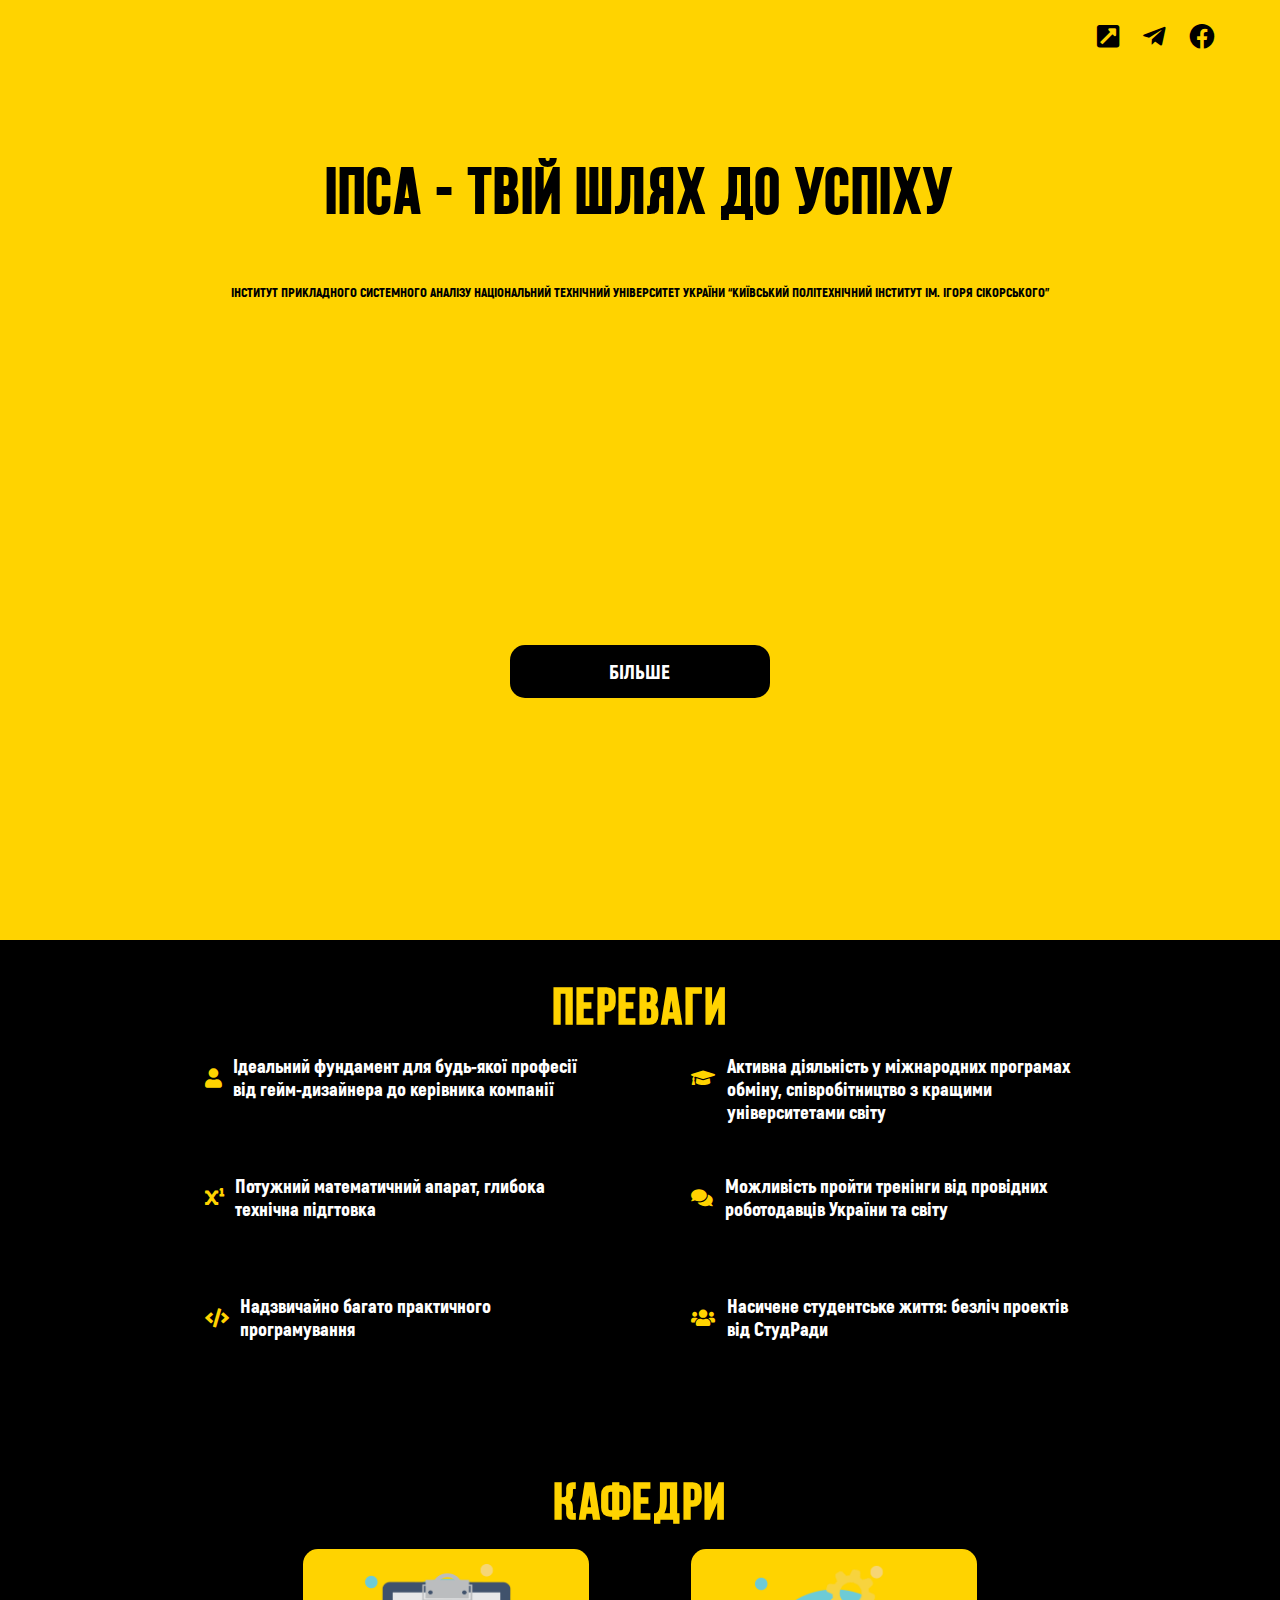
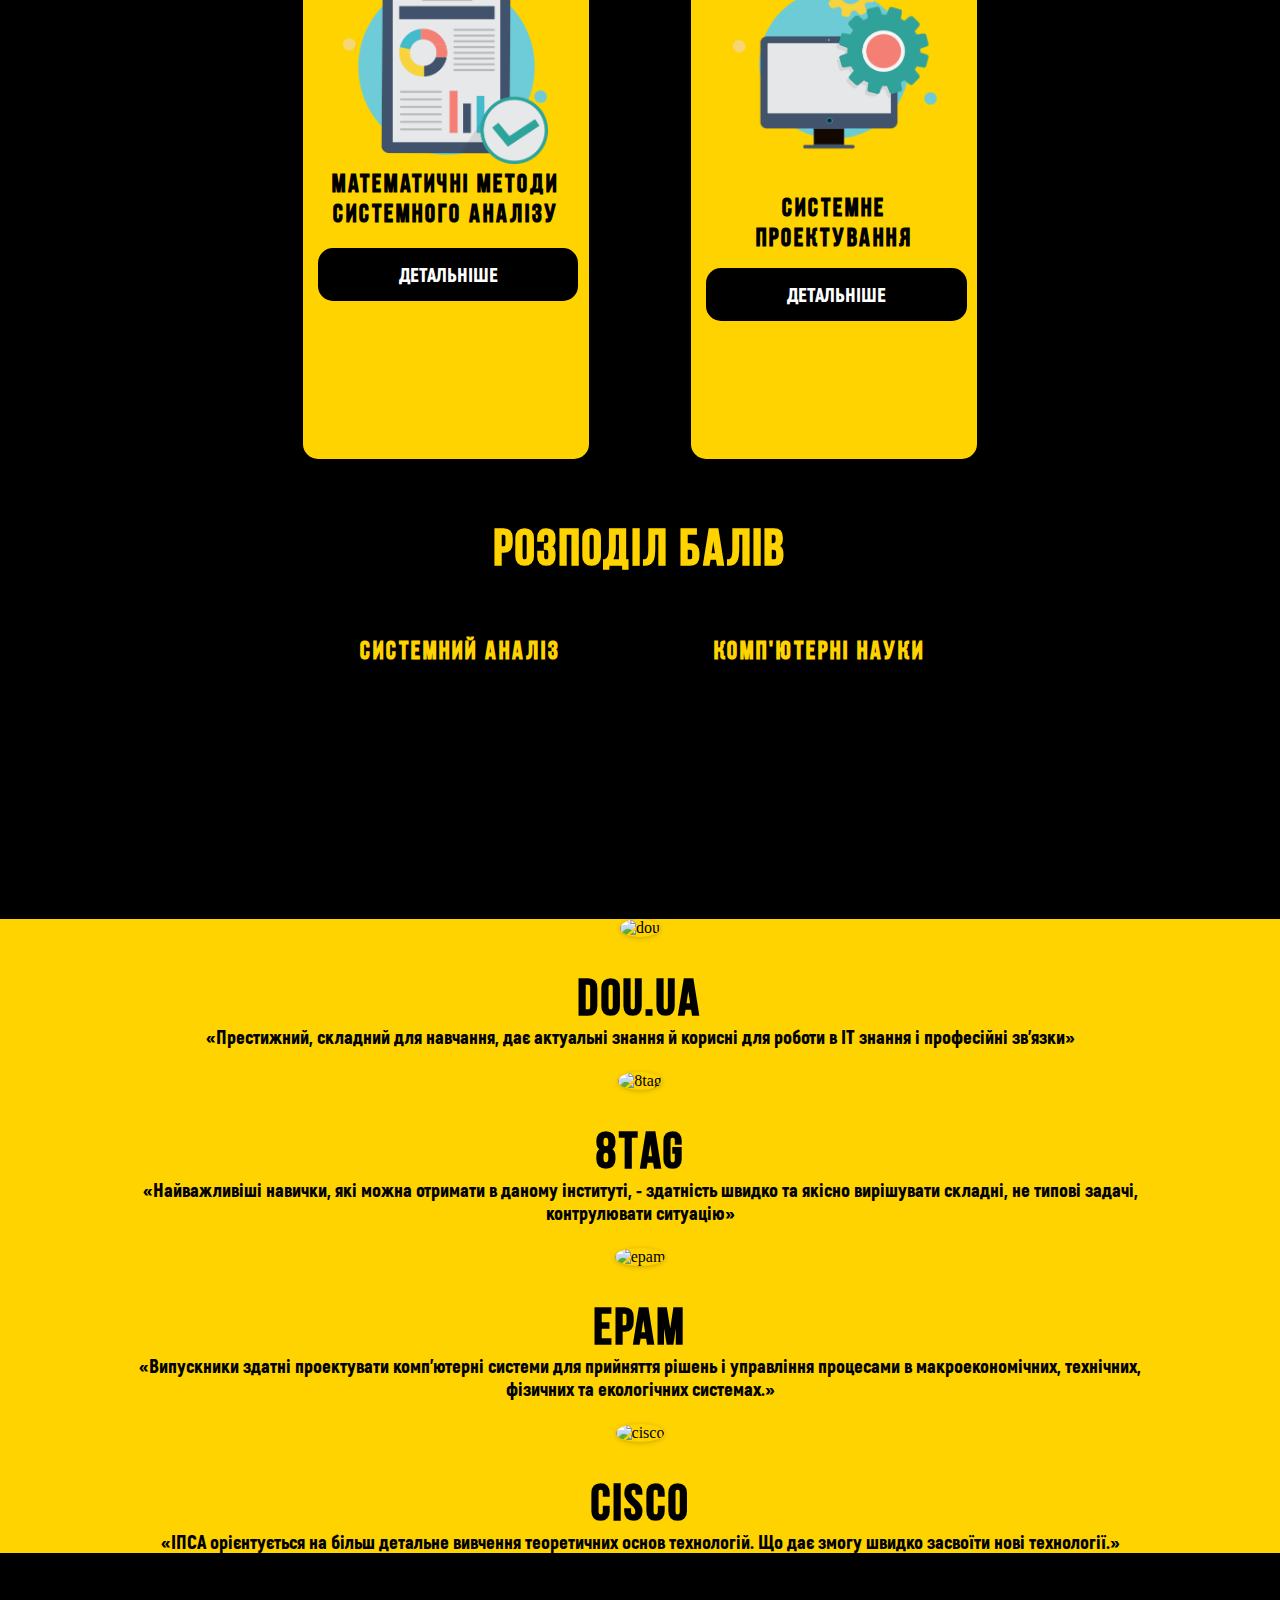
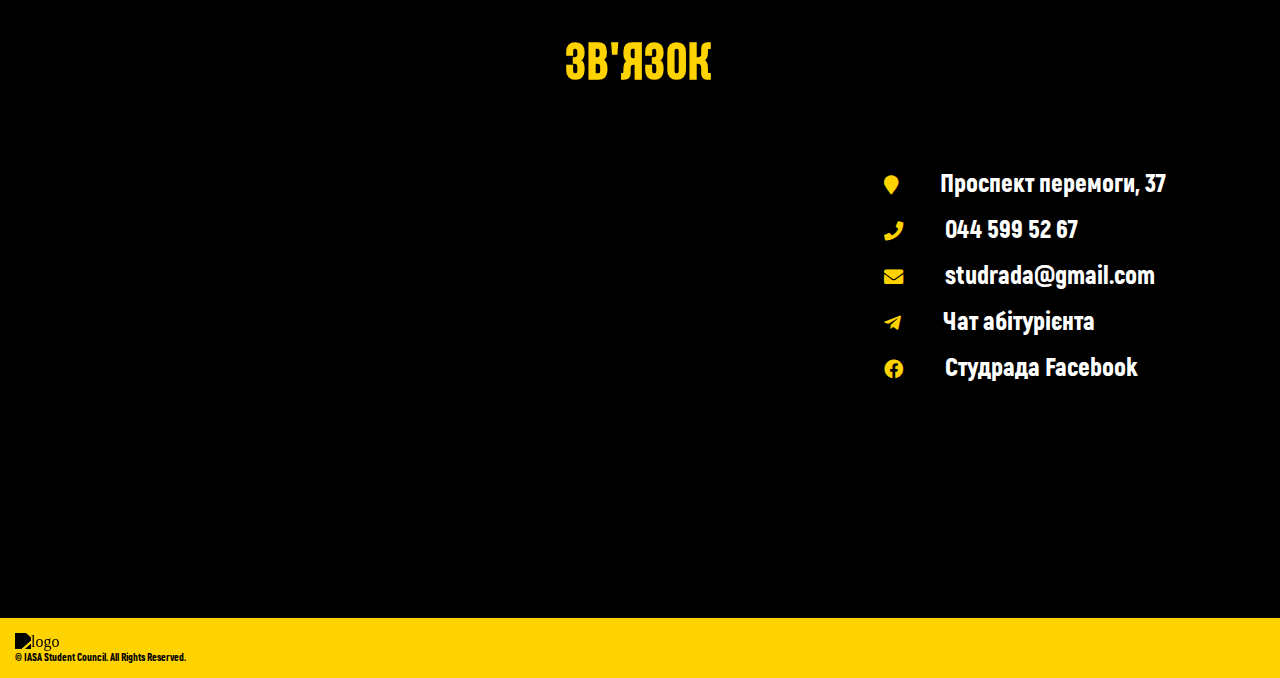
==== commit 5610713c: "kkk" ====
--- a/abit/index.html
+++ b/abit/index.html
@@ -119,8 +119,8 @@
                     </figure>
 
                     <figure>
-                        <img class="photo" src="https://s.dou.ua/assets/img/icon.png" alt="dou">
-                        <h2 class="hf">DOU.UA</h2>
+                        <img class="photo" src="https://www.epam-group.ru/etc/designs/epam-core/images/common/logo.png" alt="epam">
+                        <h2 class="hf">EPAM</h2>
                         <p>«Випускники здатні проектувати комп'ютерні системи для прийняття рішень і управління процесами в макроекономічних, технічних, фізичних та екологічних системах.»</p>
                     </figure>
 
--- a/abit/css/main.min.css
+++ b/abit/css/main.min.css
@@ -1 +1 @@
-@font-face{font-family:"HeaderFont";src:url("../fonts/AA-BEBASNEUE.TTF")format("truetype");font-style:normal;font-weight:400}@font-face{font-family:"ParagrafFont";src:url("../fonts/Akrobat-Black.otf")format("truetype");font-style:normal;font-weight:400}:root{--yelow:#ffd300;--black:#000;--white:#fff}*{margin:0 auto;padding:0}ul.peppermint-dots{padding:0;margin:.6em 0;list-style-type:none}body{background:black;max-width:100vw}::-webkit-scrollbar{width:3px;height:3px}::-webkit-scrollbar-track{background-color:#000}::-webkit-scrollbar-thumb{height:50px;border-radius:3px}::-webkit-scrollbar-thumb,::-webkit-resizer,::-webkit-scrollbar-track-piece,::-webkit-scrollbar-corner,::-webkit-scrollbar-button{background-color:#ffd300}h1,h2,h3,h4{font-family:"HeaderFont";letter-spacing:3px}h1{font-size:5vw}h2{font-size:4vw}h3,.top a,.contact a,.descr-cont{font-size:2vw}p,li,span,a{font-family:"ParagrafFont"}p,li,a{font-size:1.5vw}p,a,.peppermint,ul.peppermint-dots,ul.peppermint-dots > li,.header,#ex1,.section2,.section3,.section6 h2{text-align:center}li,.descr,.ico,.descr-cont,.footer p{text-align:left}a{text-decoration:none}ul{list-style:none}.container,.list,.contact,.list1,.list2{display:flex}.container{justify-content:center;margin:0}.peppermint.peppermint-active .peppermint-slides > *{margin:0;float:left;-moz-box-sizing:border-box;-webkit-box-sizing:border-box;box-sizing:border-box;tap-highlight-color:transparent}.col-d-1{width:10vw}.col-d-2{width:20vw}.col-d-3{width:30vw}.col-d-4{width:40vw}.col-d-5{width:50vw}.col-d-6{width:60vw}.col-d-7{width:70vw}.col-d-9,.info{width:90vw}.col-d-10{width:100vw}.peppermint.peppermint-active,.peppermint.peppermint-active .peppermint-slides,ul.peppermint-dots > li,.section2 h2{position:relative}.peppermint.peppermint-active{overflow:hidden;padding-left:0;padding-right:0;margin-bottom:1.5em}.peppermint.peppermint-active .peppermint-slides{overflow:hidden;-ms-touch-action:pan-y;touch-action:pan-y}.peppermint.peppermint-active,.peppermint.peppermint-active .peppermint-slides,.peppermint.peppermint-active .peppermint-slides > *,.peppermint.peppermint-active .peppermint-dots{-webkit-transform:translate3d(0,0,0);-ms-transform:translate3d(0,0,0);-moz-transform:translate3d(0,0,0);transform:translate3d(0,0,0);-webkit-backface-visibility:hidden;-moz-backface-visibility:hidden;-ms-backface-visibility:hidden;backface-visibility:hidden}.peppermint.peppermint-active .peppermint-slides > *,ul.peppermint-dots > li{-webkit-tap-highlight-color:transparent}.peppermint.peppermint-mouse .peppermint-slides{-webkit-user-select:none;-moz-user-select:none;-ms-user-select:none;user-select:none;cursor:grab}ul.peppermint-dots > li{-webkit-user-select:none;-moz-user-select:none;-ms-user-select:none;user-select:none;display:inline-block;padding:.5em 0.6em;width:12px;height:12px;cursor:pointer;vertical-align:middle;*display:inline;*zoom:1}.peppermint.peppermint-mouse.peppermint-drag .peppermint-slides *{cursor:grabbing}.peppermint figure{margin:0 0 1.5em}.peppermint figure img{vertical-align:top;max-width:100%;-webkit-box-shadow:0 1px 5px rgba(0,0,0,0.2);box-shadow:0 1px 5px rgba(0,0,0,0.2)}.peppermint figure figcaption{font-style:italic;color:#787575;font-size:.8em;margin-top:.5em}.peppermint-slides{padding-top:10em;padding-bottom:10em}.peppermint.peppermint-active ul.peppermint-dots{margin:0 0 .6em}.peppermint.peppermint-active .peppermint-slides + ul.peppermint-dots{margin:.6em 0 0}ul.peppermint-dots > li > span{display:inline-block;position:absolute;top:50%;left:50%;margin:-4px 0 0 -4px;width:8px;height:8px;border-radius:50%;background:#9b9890}.photo{border-radius:50%;width:150px;height:150px;-webkit-border-radius:50%}ul.peppermint-dots > li.peppermint-active-dot > span{margin:-6px 0 0 -6px;width:10px;height:10px;border:1px solid #9b9890;background:transparent}.header,.special,.section5,.footer{background:var(--yelow)}.header{height:100vh}.header,.section6{padding:20px}.top{float:right;margin-right:35px}.top a{color:#000;padding:10px}fa-facebook{width:25px}.top a:hover{background:#000}.top a:hover,.ico,.section2 h2,.chart,.section6 h2,.ico-cont,.section3 h3,.section3 h2,.contact a:hover,#ex1 h2{color:var(--yelow)}.top img{width:30px;height:30px}.info{margin-top:15vh}.info p{margin:5% auto 30%;font-size:1vw}.button,#ex1,.special{display:block}.button{background:var(--black);margin-top:20px;width:18vw}.button,.descr,.descr-cont{color:var(--white)}.button,.special,.footer{padding:15px}.button,.special{border-radius:15px}#ex1{margin:3vh auto}.list{justify-content:flex-start;flex-direction:row;height:120px}.ico,.ico-cont{margin-right:3%}.ico{margin-top:3%}.section2,.section3 h3,.section3 h2{margin:20px auto}.special,.chart,.list1,.list2{margin:20px 4%}.special{height:480px}.special img{width:80%}#kn{height:80px;transform:translateY(30%)}.section3,.section6{margin:40px auto}.section5{margin:60px auto}.section6 h2,.contact li{margin-bottom:15px}.contacts{margin-top:5%}.contact a{color:white}.descr-cont,.ico-cont{margin-left:30px}.ico-cont{margin-top:2%}.footer img{width:15vw;filter:brightness(0)}.footer p{font-size:0.8vw}.peppermint.peppermint-active .peppermint-slides a:active img,a:hover,.peppermint.peppermint-active .peppermint-slides a:active,a:active{outline:none}ul.peppermint-dots > li:active{outline:0}ul.peppermint-dots > li.peppermint-mouse-clicked{outline:0}.list1,.list2{flex-direction:column}figure p,.col-d-8{width:80vw}@media screen and (max-width:1024px){.col-s-1{width:10vw}.col-s-3{width:30vw}.col-s-4{width:40vw}.col-s-5{width:50vw}.col-s-6{width:60vw}.col-s-7{width:70vw}.col-s-8{width:80vw}.col-s-9{width:90vw}.col-s-10{width:100vw}.container,.charts{display:flex}.container{flex-direction:column}.top{margin-right:0}li:nth-child(3){width:100%}.descr-ch{margin-left:25px}.child{margin-top:0}.section2{height:100%}.special{margin:20px auto}.special img{width:80%}.charts{justify-content:center;flex-direction:row}.contacts{margin:20px 25%}.ico-cont,.descr,.ico{font-size:3vw}.footer p{font-size:1.2vw}.descr,.ico{text-align:left;margin-left:30px}.descr-cont a,.descr-cont{font-size:4vw}.footer img{width:20vw}.col-s-2{width:20vw}}@media screen and (max-width:768px){.col-m-1{width:10vw}.col-m-2{width:20vw}.col-m-3{width:30vw}.col-m-4{width:40vw}.col-m-5{width:50vw}.col-m-6{width:60vw}.col-m-7{width:70vw}.col-m-8{width:80vw}.col-m-10{width:100vw}h2{font-size:7vw}.top a,.section3 h3{font-size:4vw}.info p{margin-bottom:80%}.list2{margin-top:-15px}.list{margin-left:20%;height:auto}.list li{margin-top:5px}.list .ico{margin-top:5%}.child{margin-top:3%}.charts{justify-content:center;margin:-50px auto;text-align:center;display:flex;flex-direction:column}.section3 h3{margin-bottom:5px}.chart{margin-left:10%}.ico-cont{font-size:5vw;margin-right:-6%}.contacts{margin:10px 5%}p,a{font-size:3vw}.info,.col-m-9{width:90vw}.descr-cont a,.descr-cont{font-size:6vw}}@media screen and (max-width:425px){.button{width:28vw}.descr-ch2{margin-left:12px}.special{height:100%}.special h3{letter-spacing:1px}.special img{width:100%;height:50%}.slider ul h2{font-size:8vw}.slider ul li p,.descr,.ico{font-size:4vw}.slider ul li p{width:65vw}.footer img{width:30vw}.footer p{font-size:2.5vw}.info{margin-top:5vh}.descr,.ico{text-align:left;margin-left:15px}.descr-ch3,.descr-ch{margin-left:10px}}@media screen and (max-width:375px){.col-sm-1{width:10vw}.col-sm-2{width:20vw}.col-sm-3{width:30vw}.col-sm-4{width:40vw}.col-sm-5{width:50vw}.col-sm-6{width:60vw}.col-sm-7{width:70vw}.col-sm-8,.info p{width:80vw}.col-sm-10{width:100vw}.button{width:32vw}h2{font-size:10vw}.info p{font-size:4vw;margin:10px auto;margin-bottom:60%}.list{margin-left:auto}.special img{width:60%}.info,.col-sm-9{width:90vw}}+@font-face{font-family:"HeaderFont";src:url("../fonts/AA-BEBASNEUE.TTF")format("truetype");font-style:normal;font-weight:400}@font-face{font-family:"ParagrafFont";src:url("../fonts/Akrobat-Black.otf")format("truetype");font-style:normal;font-weight:400}:root{--yelow:#ffd300;--black:#000;--white:#fff}*{margin:0 auto;padding:0}ul.peppermint-dots{padding:0;margin:.6em 0;list-style-type:none}body{background:black;max-width:100vw}::-webkit-scrollbar{width:3px;height:3px}::-webkit-scrollbar-track{background-color:#000}::-webkit-scrollbar-thumb{height:50px;border-radius:3px}::-webkit-scrollbar-thumb,::-webkit-resizer,::-webkit-scrollbar-track-piece,::-webkit-scrollbar-corner,::-webkit-scrollbar-button{background-color:#ffd300}h1,h2,h3,h4{font-family:"HeaderFont";letter-spacing:3px}h1{font-size:5vw}h2{font-size:4vw}h3,.top a,.contact a,.descr-cont{font-size:2vw}p,li,span,a{font-family:"ParagrafFont"}p,li,a{font-size:1.5vw}p,a,.peppermint,ul.peppermint-dots,ul.peppermint-dots > li,.header,#ex1,.section2,.section3,.section6 h2{text-align:center}li,.descr,.ico,.descr-cont,.footer p{text-align:left}a{text-decoration:none}ul{list-style:none}.container,.list,.contact,.list1,.list2{display:flex}.container{justify-content:center;margin:0}.peppermint.peppermint-active .peppermint-slides > *{margin:0;float:left;-moz-box-sizing:border-box;-webkit-box-sizing:border-box;box-sizing:border-box;tap-highlight-color:transparent}.col-d-1{width:10vw}.col-d-2{width:20vw}.col-d-3{width:30vw}.col-d-4{width:40vw}.col-d-5{width:50vw}.col-d-6{width:60vw}.col-d-7{width:70vw}.col-d-9,.info{width:90vw}.col-d-10{width:100vw}.peppermint.peppermint-active,.peppermint.peppermint-active .peppermint-slides,ul.peppermint-dots > li,.section2 h2{position:relative}.peppermint.peppermint-active{overflow:hidden;padding-left:0;padding-right:0;margin-bottom:1.5em}.peppermint.peppermint-active .peppermint-slides{overflow:hidden;-ms-touch-action:pan-y;touch-action:pan-y}.peppermint.peppermint-active,.peppermint.peppermint-active .peppermint-slides,.peppermint.peppermint-active .peppermint-slides > *,.peppermint.peppermint-active .peppermint-dots{-webkit-transform:translate3d(0,0,0);-ms-transform:translate3d(0,0,0);-moz-transform:translate3d(0,0,0);transform:translate3d(0,0,0);-webkit-backface-visibility:hidden;-moz-backface-visibility:hidden;-ms-backface-visibility:hidden;backface-visibility:hidden}.peppermint.peppermint-active .peppermint-slides > *,ul.peppermint-dots > li{-webkit-tap-highlight-color:transparent}.peppermint.peppermint-mouse .peppermint-slides{-webkit-user-select:none;-moz-user-select:none;-ms-user-select:none;user-select:none;cursor:grab}ul.peppermint-dots > li{-webkit-user-select:none;-moz-user-select:none;-ms-user-select:none;user-select:none;display:inline-block;padding:.5em 0.6em;width:12px;height:12px;cursor:pointer;vertical-align:middle;*display:inline;*zoom:1}.peppermint.peppermint-mouse.peppermint-drag .peppermint-slides *{cursor:grabbing}.peppermint figure{margin:0 0 1.5em}.peppermint figure img{vertical-align:top;max-width:100%;-webkit-box-shadow:0 1px 5px rgba(0,0,0,0.2);box-shadow:0 1px 5px rgba(0,0,0,0.2)}.peppermint figure figcaption{font-style:italic;color:#787575;font-size:.8em;margin-top:.5em}.peppermint-slides{padding-top:10em;padding-bottom:10em}.peppermint.peppermint-active ul.peppermint-dots{margin:0 0 .6em}.peppermint.peppermint-active .peppermint-slides + ul.peppermint-dots{margin:.6em 0 0}ul.peppermint-dots > li > span{display:inline-block;position:absolute;top:50%;left:50%;margin:-4px 0 0 -4px;width:8px;height:8px;border-radius:50%;background:#9b9890}.photo{border-radius:50%;width:150px;height:150px;-webkit-border-radius:50%;margin-bottom:2em}ul.peppermint-dots > li.peppermint-active-dot > span{margin:-6px 0 0 -6px;width:10px;height:10px;border:1px solid #9b9890;background:transparent}.header,.special,.section5,.footer{background:var(--yelow)}.header{height:100vh}.header,.section6{padding:20px}.top{float:right;margin-right:35px}.top a{color:#000;padding:10px}fa-facebook{width:25px}.top a:hover{background:#000}.top a:hover,.ico,.section2 h2,.chart,.section6 h2,.ico-cont,.section3 h3,.section3 h2,.contact a:hover,#ex1 h2{color:var(--yelow)}.top img{width:30px;height:30px}.info{margin-top:15vh}.info p{margin:5% auto 30%;font-size:1vw}.button,#ex1,.special{display:block}.button{background:var(--black);margin-top:20px;width:18vw}.button,.descr,.descr-cont{color:var(--white)}.button,.special,.footer{padding:15px}.button,.special{border-radius:15px}#ex1{margin:3% auto}.list{justify-content:flex-start;flex-direction:row;height:120px}.ico,.ico-cont{margin-right:3%}.ico{margin-top:3%}.section2,.section3 h3,.section3 h2{margin:20px auto}.special,.chart,.list1,.list2{margin:20px 4%}.special{height:480px}.special img{width:80%}#kn{height:80px;transform:translateY(30%)}.section3,.section6{margin:40px auto}.section5{margin:60px auto}.section6 h2,.contact li{margin-bottom:15px}.contacts{margin-top:5%}.contact a{color:white}.descr-cont,.ico-cont{margin-left:30px}.ico-cont{margin-top:2%}.footer img{width:15vw;filter:brightness(0)}.footer p{font-size:0.8vw}.peppermint.peppermint-active .peppermint-slides a:active img,a:hover,.peppermint.peppermint-active .peppermint-slides a:active,a:active{outline:none}ul.peppermint-dots > li:active{outline:0}ul.peppermint-dots > li.peppermint-mouse-clicked{outline:0}.list1,.list2{flex-direction:column}figure p,.col-d-8{width:80vw}@media screen and (max-width:1024px){.col-s-1{width:10vw}.col-s-3{width:30vw}.col-s-4{width:40vw}.col-s-5{width:50vw}.col-s-6{width:60vw}.col-s-7{width:70vw}.col-s-8{width:80vw}.col-s-9{width:90vw}.col-s-10{width:100vw}.container,.charts{display:flex}.container{flex-direction:column}.top{margin-right:0}li:nth-child(3){width:100%}.descr-ch{margin-left:25px}.child{margin-top:0}.section2{height:100%}.special{margin:20px auto}.special img{width:80%}.charts{justify-content:center;flex-direction:row}.contacts{margin:20px 25%}.ico-cont,.descr,.ico{font-size:3vw}.footer p{font-size:1.2vw}.descr,.ico{text-align:left;margin-left:30px}.descr-cont a,.descr-cont{font-size:4vw}.footer img{width:20vw}.col-s-2{width:20vw}}@media screen and (max-width:768px){.col-m-1{width:10vw}.col-m-2{width:20vw}.col-m-3{width:30vw}.col-m-4{width:40vw}.col-m-5{width:50vw}.col-m-6{width:60vw}.col-m-7{width:70vw}.col-m-8{width:80vw}.col-m-10{width:100vw}h2{font-size:7vw}.top a,.section3 h3{font-size:4vw}.info p{margin-bottom:80%}.list2{margin-top:-15px}.list{margin-left:20%;height:auto}.list li{margin-top:5px}.list .ico{margin-top:5%}.child{margin-top:3%}.charts{justify-content:center;margin:-50px auto;text-align:center;display:flex;flex-direction:column}.section3 h3{margin-bottom:5px}.chart{margin-left:10%}.ico-cont{font-size:5vw;margin-right:-6%}.contacts{margin:10px 5%}.peppermint-slides{padding-top:5em;padding-bottom:5em}p,a{font-size:3vw}.info,.col-m-9{width:90vw}.descr-cont a,.descr-cont{font-size:6vw}}@media screen and (max-width:425px){.button{width:28vw}.descr-ch2{margin-left:12px}.special h3{letter-spacing:1px;font-size:3.5vw}.special img{width:100%;height:50%}.footer img{width:30vw}.footer p{font-size:2.5vw}.info{margin-top:25vh}.descr,.ico{text-align:left;font-size:4vw;margin-left:15px}.descr-ch3,.descr-ch{margin-left:10px}#kn,.special{height:100%}}@media screen and (max-width:375px){.col-sm-1{width:10vw}.col-sm-2{width:20vw}.col-sm-3{width:30vw}.col-sm-4{width:40vw}.col-sm-5{width:50vw}.col-sm-6{width:60vw}.col-sm-7{width:70vw}.col-sm-8,.info p{width:80vw}.col-sm-10{width:100vw}.button{width:32vw}h2{font-size:10vw}.info p{font-size:4vw;margin:10px auto;margin-bottom:60%}.list{margin-left:auto}.special img{width:60%}.info,.col-sm-9{width:90vw}}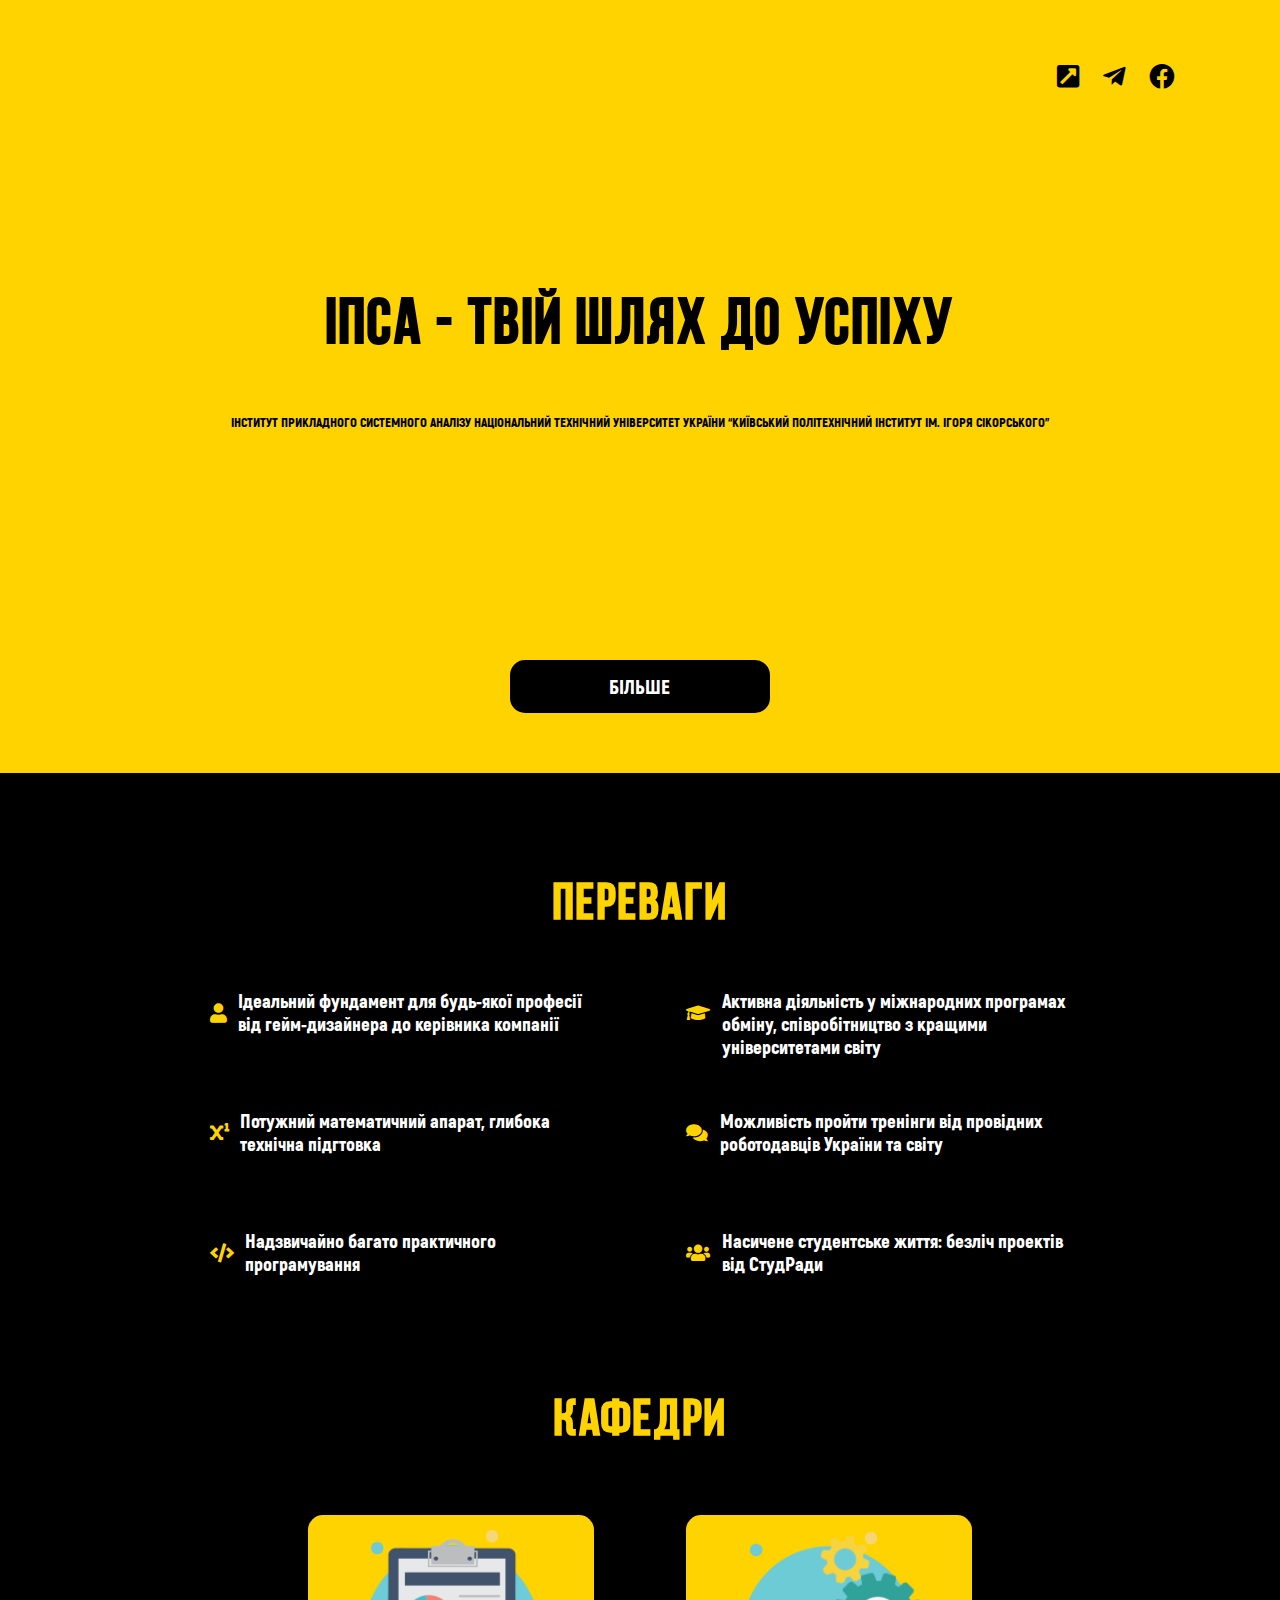
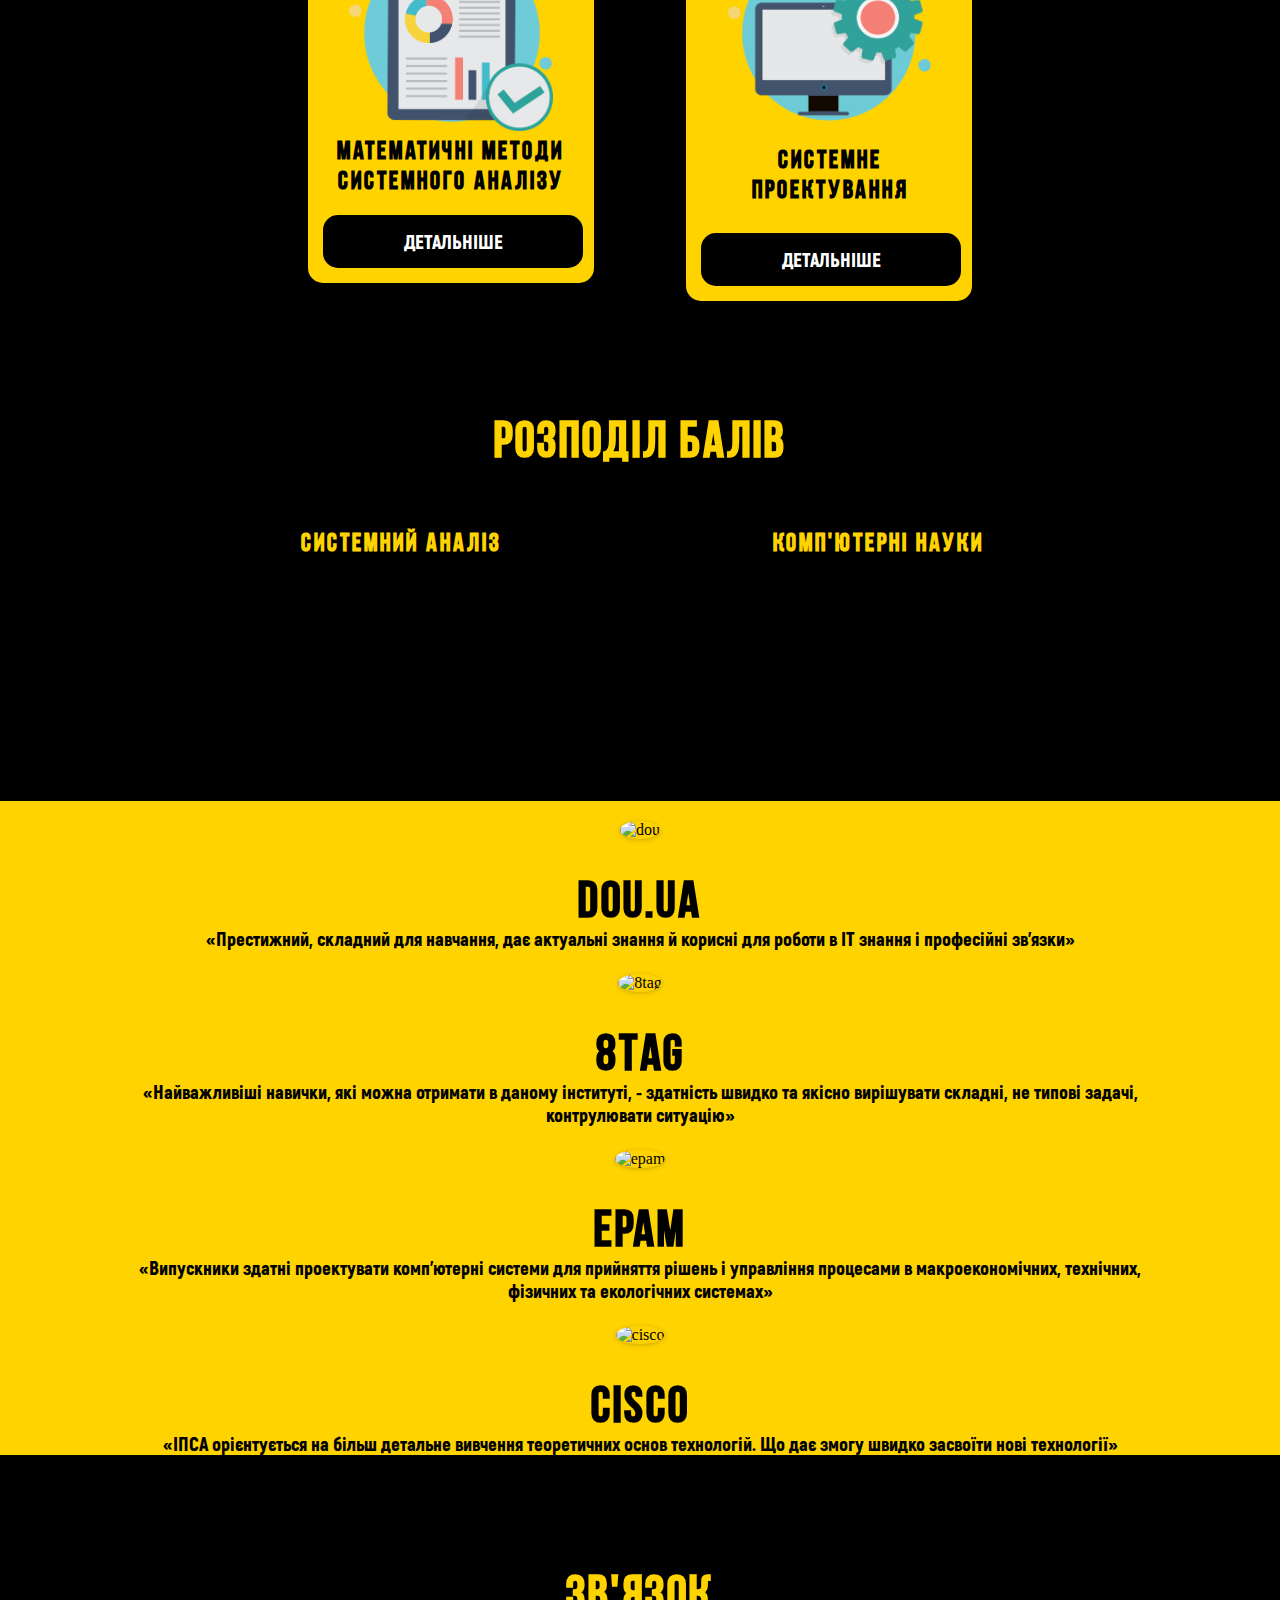
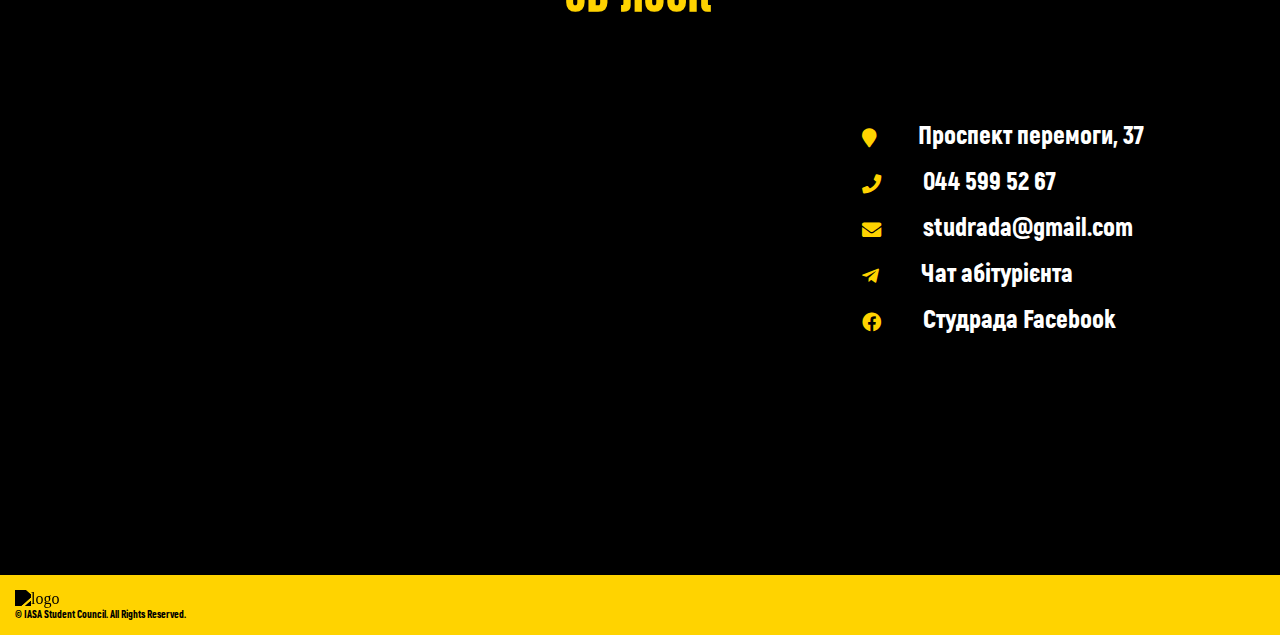
==== commit 27ca1ad3: "11" ====
--- a/abit/index.html
+++ b/abit/index.html
@@ -30,7 +30,7 @@
             </div>
         </div>
         <div class="content">
-                <section id="ex1">
+                <section id="ex1" class="section">
                     <h2>ПЕРЕВАГИ</h2>
                     <div class="container">
                             <ul class="col-d-3 col-s-8 col-m-7 col-sm-9 list1">
@@ -75,7 +75,7 @@
                             </ul>
                     </div>
                 </section>
-            <div class="section2">
+            <div class="section2 section">
                     <h2>Кафедри</h2>
                     <div class="container ">
                             <div class="col-d-2 col-s-5 col-m-6 special">
@@ -90,21 +90,21 @@
                             </div>
                     </div>
             </div>
-            <div class="section3">
+            <div class="section3 section">
                     <h2>РОЗПОДІЛ БАЛІВ</h2>
                     <div class="container charts">
-                        <div class="col-d-2 col-s-3 col-m-8 col-sm-8 chart">
+                        <div class="col-d-3 col-s-3 col-m-8 col-sm-8 chart">
                             <h3>Системний аналіз</h3>
                             <canvas id="pie-chart1"></canvas>
                         </div>
-                        <div class="col-d-2 col-s-3 col-m-8 col-sm-8 chart">
+                        <div class="col-d-3 col-s-3 col-m-8 col-sm-8 chart">
                             <h3>Комп'ютерні науки</h3>
                             <canvas id="pie-chart2"></canvas>
                         </div>
                     </div>
             </div>
             <div class="section4"></div>
-            <div class="section5">
+            <div class="section5 section">
                 <div class="peppermint peppermint-inactive" id="peppermint">
                     <figure>
                         <img class="photo" src="https://s.dou.ua/assets/img/icon.png" alt="dou">
@@ -119,19 +119,19 @@
                     </figure>
 
                     <figure>
-                        <img class="photo" src="https://www.epam-group.ru/etc/designs/epam-core/images/common/logo.png" alt="epam">
+                        <img class="photo" src="https://lh3.googleusercontent.com/proxy/lRTfT6W7ic_U8CEhFzXdL_2cPDkIKSrVmOxHtdSw43tpTBsjwxglSPGMNvof5zbeetCtxeNb60WBlYqKMnyqDk8DVTSsmbhepVJXYzyZP9RMQxd1EeCM=w530-h241-p-k" alt="epam">
                         <h2 class="hf">EPAM</h2>
-                        <p>«Випускники здатні проектувати комп'ютерні системи для прийняття рішень і управління процесами в макроекономічних, технічних, фізичних та екологічних системах.»</p>
+                        <p>«Випускники здатні проектувати комп'ютерні системи для прийняття рішень і управління процесами в макроекономічних, технічних, фізичних та екологічних системах»</p>
                     </figure>
 
                     <figure>
                         <img class="photo" src="https://pbs.twimg.com/profile_images/925717136281976832/UUA8Cz6q_400x400.jpg" alt="cisco">
                         <h2 class="hf">CISCO</h2>
-                        <p>«ІПСА орієнтується на більш детальне вивчення теоретичних основ технологій. Що дає змогу швидко засвоїти нові технології.»</p>
+                        <p>«ІПСА орієнтується на більш детальне вивчення теоретичних основ технологій. Що дає змогу швидко засвоїти нові технології»</p>
                     </figure>
                 </div>
         </div>
-        <div class="section6">
+        <div class="section6 section">
             <h2>Зв'язок</h2>
             <div class="container foot">
                 <div class="col-d-6 col-s-8 col-m-8 col-sm-8">
--- a/abit/css/main.min.css
+++ b/abit/css/main.min.css
@@ -1 +1 @@
-@font-face{font-family:"HeaderFont";src:url("../fonts/AA-BEBASNEUE.TTF")format("truetype");font-style:normal;font-weight:400}@font-face{font-family:"ParagrafFont";src:url("../fonts/Akrobat-Black.otf")format("truetype");font-style:normal;font-weight:400}:root{--yelow:#ffd300;--black:#000;--white:#fff}*{margin:0 auto;padding:0}ul.peppermint-dots{padding:0;margin:.6em 0;list-style-type:none}body{background:black;max-width:100vw}::-webkit-scrollbar{width:3px;height:3px}::-webkit-scrollbar-track{background-color:#000}::-webkit-scrollbar-thumb{height:50px;border-radius:3px}::-webkit-scrollbar-thumb,::-webkit-resizer,::-webkit-scrollbar-track-piece,::-webkit-scrollbar-corner,::-webkit-scrollbar-button{background-color:#ffd300}h1,h2,h3,h4{font-family:"HeaderFont";letter-spacing:3px}h1{font-size:5vw}h2{font-size:4vw}h3,.top a,.contact a,.descr-cont{font-size:2vw}p,li,span,a{font-family:"ParagrafFont"}p,li,a{font-size:1.5vw}p,a,.peppermint,ul.peppermint-dots,ul.peppermint-dots > li,.header,#ex1,.section2,.section3,.section6 h2{text-align:center}li,.descr,.ico,.descr-cont,.footer p{text-align:left}a{text-decoration:none}ul{list-style:none}.container,.list,.contact,.list1,.list2{display:flex}.container{justify-content:center;margin:0}.peppermint.peppermint-active .peppermint-slides > *{margin:0;float:left;-moz-box-sizing:border-box;-webkit-box-sizing:border-box;box-sizing:border-box;tap-highlight-color:transparent}.col-d-1{width:10vw}.col-d-2{width:20vw}.col-d-3{width:30vw}.col-d-4{width:40vw}.col-d-5{width:50vw}.col-d-6{width:60vw}.col-d-7{width:70vw}.col-d-9,.info{width:90vw}.col-d-10{width:100vw}.peppermint.peppermint-active,.peppermint.peppermint-active .peppermint-slides,ul.peppermint-dots > li,.section2 h2{position:relative}.peppermint.peppermint-active{overflow:hidden;padding-left:0;padding-right:0;margin-bottom:1.5em}.peppermint.peppermint-active .peppermint-slides{overflow:hidden;-ms-touch-action:pan-y;touch-action:pan-y}.peppermint.peppermint-active,.peppermint.peppermint-active .peppermint-slides,.peppermint.peppermint-active .peppermint-slides > *,.peppermint.peppermint-active .peppermint-dots{-webkit-transform:translate3d(0,0,0);-ms-transform:translate3d(0,0,0);-moz-transform:translate3d(0,0,0);transform:translate3d(0,0,0);-webkit-backface-visibility:hidden;-moz-backface-visibility:hidden;-ms-backface-visibility:hidden;backface-visibility:hidden}.peppermint.peppermint-active .peppermint-slides > *,ul.peppermint-dots > li{-webkit-tap-highlight-color:transparent}.peppermint.peppermint-mouse .peppermint-slides{-webkit-user-select:none;-moz-user-select:none;-ms-user-select:none;user-select:none;cursor:grab}ul.peppermint-dots > li{-webkit-user-select:none;-moz-user-select:none;-ms-user-select:none;user-select:none;display:inline-block;padding:.5em 0.6em;width:12px;height:12px;cursor:pointer;vertical-align:middle;*display:inline;*zoom:1}.peppermint.peppermint-mouse.peppermint-drag .peppermint-slides *{cursor:grabbing}.peppermint figure{margin:0 0 1.5em}.peppermint figure img{vertical-align:top;max-width:100%;-webkit-box-shadow:0 1px 5px rgba(0,0,0,0.2);box-shadow:0 1px 5px rgba(0,0,0,0.2)}.peppermint figure figcaption{font-style:italic;color:#787575;font-size:.8em;margin-top:.5em}.peppermint-slides{padding-top:10em;padding-bottom:10em}.peppermint.peppermint-active ul.peppermint-dots{margin:0 0 .6em}.peppermint.peppermint-active .peppermint-slides + ul.peppermint-dots{margin:.6em 0 0}ul.peppermint-dots > li > span{display:inline-block;position:absolute;top:50%;left:50%;margin:-4px 0 0 -4px;width:8px;height:8px;border-radius:50%;background:#9b9890}.photo{border-radius:50%;width:150px;height:150px;-webkit-border-radius:50%;margin-bottom:2em}ul.peppermint-dots > li.peppermint-active-dot > span{margin:-6px 0 0 -6px;width:10px;height:10px;border:1px solid #9b9890;background:transparent}.header,.special,.section5,.footer{background:var(--yelow)}.header{height:100vh}.header,.section6{padding:20px}.top{float:right;margin-right:35px}.top a{color:#000;padding:10px}fa-facebook{width:25px}.top a:hover{background:#000}.top a:hover,.ico,.section2 h2,.chart,.section6 h2,.ico-cont,.section3 h3,.section3 h2,.contact a:hover,#ex1 h2{color:var(--yelow)}.top img{width:30px;height:30px}.info{margin-top:15vh}.info p{margin:5% auto 30%;font-size:1vw}.button,#ex1,.special{display:block}.button{background:var(--black);margin-top:20px;width:18vw}.button,.descr,.descr-cont{color:var(--white)}.button,.special,.footer{padding:15px}.button,.special{border-radius:15px}#ex1{margin:3% auto}.list{justify-content:flex-start;flex-direction:row;height:120px}.ico,.ico-cont{margin-right:3%}.ico{margin-top:3%}.section2,.section3 h3,.section3 h2{margin:20px auto}.special,.chart,.list1,.list2{margin:20px 4%}.special{height:480px}.special img{width:80%}#kn{height:80px;transform:translateY(30%)}.section3,.section6{margin:40px auto}.section5{margin:60px auto}.section6 h2,.contact li{margin-bottom:15px}.contacts{margin-top:5%}.contact a{color:white}.descr-cont,.ico-cont{margin-left:30px}.ico-cont{margin-top:2%}.footer img{width:15vw;filter:brightness(0)}.footer p{font-size:0.8vw}.peppermint.peppermint-active .peppermint-slides a:active img,a:hover,.peppermint.peppermint-active .peppermint-slides a:active,a:active{outline:none}ul.peppermint-dots > li:active{outline:0}ul.peppermint-dots > li.peppermint-mouse-clicked{outline:0}.list1,.list2{flex-direction:column}figure p,.col-d-8{width:80vw}@media screen and (max-width:1024px){.col-s-1{width:10vw}.col-s-3{width:30vw}.col-s-4{width:40vw}.col-s-5{width:50vw}.col-s-6{width:60vw}.col-s-7{width:70vw}.col-s-8{width:80vw}.col-s-9{width:90vw}.col-s-10{width:100vw}.container,.charts{display:flex}.container{flex-direction:column}.top{margin-right:0}li:nth-child(3){width:100%}.descr-ch{margin-left:25px}.child{margin-top:0}.section2{height:100%}.special{margin:20px auto}.special img{width:80%}.charts{justify-content:center;flex-direction:row}.contacts{margin:20px 25%}.ico-cont,.descr,.ico{font-size:3vw}.footer p{font-size:1.2vw}.descr,.ico{text-align:left;margin-left:30px}.descr-cont a,.descr-cont{font-size:4vw}.footer img{width:20vw}.col-s-2{width:20vw}}@media screen and (max-width:768px){.col-m-1{width:10vw}.col-m-2{width:20vw}.col-m-3{width:30vw}.col-m-4{width:40vw}.col-m-5{width:50vw}.col-m-6{width:60vw}.col-m-7{width:70vw}.col-m-8{width:80vw}.col-m-10{width:100vw}h2{font-size:7vw}.top a,.section3 h3{font-size:4vw}.info p{margin-bottom:80%}.list2{margin-top:-15px}.list{margin-left:20%;height:auto}.list li{margin-top:5px}.list .ico{margin-top:5%}.child{margin-top:3%}.charts{justify-content:center;margin:-50px auto;text-align:center;display:flex;flex-direction:column}.section3 h3{margin-bottom:5px}.chart{margin-left:10%}.ico-cont{font-size:5vw;margin-right:-6%}.contacts{margin:10px 5%}.peppermint-slides{padding-top:5em;padding-bottom:5em}p,a{font-size:3vw}.info,.col-m-9{width:90vw}.descr-cont a,.descr-cont{font-size:6vw}}@media screen and (max-width:425px){.button{width:28vw}.descr-ch2{margin-left:12px}.special h3{letter-spacing:1px;font-size:3.5vw}.special img{width:100%;height:50%}.footer img{width:30vw}.footer p{font-size:2.5vw}.info{margin-top:25vh}.descr,.ico{text-align:left;font-size:4vw;margin-left:15px}.descr-ch3,.descr-ch{margin-left:10px}#kn,.special{height:100%}}@media screen and (max-width:375px){.col-sm-1{width:10vw}.col-sm-2{width:20vw}.col-sm-3{width:30vw}.col-sm-4{width:40vw}.col-sm-5{width:50vw}.col-sm-6{width:60vw}.col-sm-7{width:70vw}.col-sm-8,.info p{width:80vw}.col-sm-10{width:100vw}.button{width:32vw}h2{font-size:10vw}.info p{font-size:4vw;margin:10px auto;margin-bottom:60%}.list{margin-left:auto}.special img{width:60%}.info,.col-sm-9{width:90vw}}+@font-face{font-family:"HeaderFont";src:url("../fonts/AA-BEBASNEUE.TTF")format("truetype");font-style:normal;font-weight:400}@font-face{font-family:"ParagrafFont";src:url("../fonts/Akrobat-Black.otf")format("truetype");font-style:normal;font-weight:400}:root{--yelow:#ffd300;--black:#000;--white:#fff}*{margin:0 auto;padding:0}ul.peppermint-dots{padding:0;margin:.6em 0;list-style-type:none}body{background:black;max-width:100vw}::-webkit-scrollbar{width:3px;height:3px}::-webkit-scrollbar-track{background-color:#000}::-webkit-scrollbar-thumb{height:50px;border-radius:3px}::-webkit-scrollbar-thumb,::-webkit-resizer,::-webkit-scrollbar-track-piece,::-webkit-scrollbar-corner,::-webkit-scrollbar-button{background-color:#ffd300}h1,h2,h3,h4{font-family:"HeaderFont";letter-spacing:3px}h1{font-size:5vw}h2{font-size:4vw}h3,.top a,.contact a,.descr-cont{font-size:2vw}p,li,span,a{font-family:"ParagrafFont"}p,li,a{font-size:1.5vw}p,a,.peppermint,ul.peppermint-dots,ul.peppermint-dots > li,.header,.section,#kn,.photo,.section6 h2{text-align:center}li,.descr,.ico,.descr-cont,.footer p{text-align:left}a{text-decoration:none}ul{list-style:none}.container,.list,.contact,.list1,.list2{display:flex}.container{justify-content:center;margin:30px 5%}.col-d-1{width:10vw}.col-d-2{width:20vw}.col-d-3{width:30vw}.col-d-4{width:40vw}.col-d-5{width:50vw}.col-d-6{width:60vw}.col-d-7{width:70vw}.col-d-9,.info{width:90vw}.col-d-10{width:100vw}.peppermint.peppermint-active,.peppermint.peppermint-active .peppermint-slides,ul.peppermint-dots > li{position:relative}.peppermint.peppermint-active{overflow:hidden;padding-left:0;padding-right:0;margin-bottom:1.5em}.peppermint.peppermint-active .peppermint-slides{overflow:hidden;-ms-touch-action:pan-y;touch-action:pan-y}.peppermint.peppermint-active,.peppermint.peppermint-active .peppermint-slides,.peppermint.peppermint-active .peppermint-slides > *,.peppermint.peppermint-active .peppermint-dots{-webkit-transform:translate3d(0,0,0);-ms-transform:translate3d(0,0,0);-moz-transform:translate3d(0,0,0);transform:translate3d(0,0,0);-webkit-backface-visibility:hidden;-moz-backface-visibility:hidden;-ms-backface-visibility:hidden;backface-visibility:hidden}.peppermint.peppermint-active .peppermint-slides > *{float:left;margin:0;-moz-box-sizing:border-box;-webkit-box-sizing:border-box;box-sizing:border-box;tap-highlight-color:transparent}.peppermint.peppermint-active .peppermint-slides > *,ul.peppermint-dots > li{-webkit-tap-highlight-color:transparent}.peppermint.peppermint-mouse .peppermint-slides{-webkit-user-select:none;-moz-user-select:none;-ms-user-select:none;user-select:none;cursor:grab}ul.peppermint-dots > li{-webkit-user-select:none;-moz-user-select:none;-ms-user-select:none;user-select:none;display:inline-block;padding:.5em 0.6em;width:12px;height:12px;cursor:pointer;*display:inline;*zoom:1}.peppermint.peppermint-mouse.peppermint-drag .peppermint-slides *{cursor:grabbing}.peppermint figure{margin:0 0 1.5em}.peppermint figure img{vertical-align:top;max-width:100%;-webkit-box-shadow:0 1px 5px rgba(0,0,0,0.2);box-shadow:0 1px 5px rgba(0,0,0,0.2)}.peppermint figure figcaption{font-style:italic;color:#787575;font-size:.8em;margin-top:.5em}.peppermint-slides{padding-top:10em;padding-bottom:10em}.peppermint.peppermint-active ul.peppermint-dots{margin:0 0 .6em}.peppermint.peppermint-active .peppermint-slides + ul.peppermint-dots{margin:.6em 0 0}ul.peppermint-dots > li > span{display:inline-block;position:absolute;top:50%;left:50%;margin:-4px 0 0 -4px;width:8px;height:8px;border-radius:50%;background:#9b9890}ul.peppermint-dots > li,#kn{vertical-align:middle}.photo{border-radius:50%;width:150px;height:150px;-webkit-border-radius:50%;margin-bottom:2em}ul.peppermint-dots > li.peppermint-active-dot > span{margin:-6px 0 0 -6px;width:10px;height:10px;border:1px solid #9b9890;background:transparent}.header,.special,.section5,.footer{background:var(--yelow)}.header{padding:60px}.top{float:right;margin-right:35px}.top a{color:#000;padding:10px}fa-facebook{width:25px}.top a:hover{background:#000}.top a:hover,#ex1 h2,.ico,.section2 h2,.chart,.section6 h2,.contact a:hover,.ico-cont,.section3 h3,.section3 h2{color:var(--yelow)}.top img{width:30px;height:30px}.info{margin-top:25vh}.info p{margin:5% auto 20%;font-size:1vw}.button,#ex1,.special{display:block}.button{background:var(--black);margin-top:20px;width:18vw}.button,.descr,.descr-cont{color:var(--white)}.button,.special,.footer{padding:15px}.button,.special{border-radius:15px}#ex1{margin-top:80px}#ex1 h2{margin-bottom:20px}.list{flex-direction:row;height:120px}.ico,.ico-cont{margin-right:3%}.ico{margin-top:3%}.section{margin:60px auto -30px;padding-top:20px}.section2 h2{margin-top:-40px}.special{margin:40px 4%;height:100%}.special img{width:80%}#kn{height:78px;display:table-cell;padding-left:1%}.chart{margin:10px 4% 40px}.section6{margin-bottom:60px;margin-top:120px}.section6 h2{margin-bottom:40px}.contacts{margin-top:5%}.contact li{margin-bottom:15px}.contact a{color:white}.descr-cont,.ico-cont{margin-left:30px}.ico-cont{margin-top:2%}.footer img{width:15vw;filter:brightness(0)}.footer p{font-size:0.8vw}.peppermint.peppermint-active .peppermint-slides a:active img,a:hover,.peppermint.peppermint-active .peppermint-slides a:active,a:active{outline:none}ul.peppermint-dots > li:active{outline:0}ul.peppermint-dots > li.peppermint-mouse-clicked{outline:0}.list1,.list2{flex-direction:column;margin:30px 4%}.section3 h3,.section3 h2{margin:20px auto}figure p,.col-d-8{width:80vw}@media screen and (max-width:1024px){.col-s-1{width:10vw}.col-s-3{width:30vw}.col-s-4{width:40vw}.col-s-5{width:50vw}.col-s-6{width:60vw}.col-s-7{width:70vw}.col-s-8{width:80vw}.col-s-9{width:90vw}.col-s-10{width:100vw}.container,.charts{display:flex}.container{flex-direction:column}.top{margin-right:0}li:nth-child(3){width:100%}.descr-ch{margin-left:25px}.child{margin-top:0}.section2{height:100%}.special{margin:20px auto}.special img{width:80%}.charts{justify-content:center;flex-direction:row}.contacts{margin:20px 25%}.ico-cont,.descr,.ico{font-size:3vw}.footer p{font-size:1.2vw}.descr,.ico{text-align:left;margin-left:30px}.descr-cont a,.descr-cont{font-size:4vw}.footer img{width:20vw}.col-s-2{width:20vw}}@media screen and (max-width:768px){.col-m-1{width:10vw}.col-m-2{width:20vw}.col-m-3{width:30vw}.col-m-4{width:40vw}.col-m-5{width:50vw}.col-m-6{width:60vw}.col-m-7{width:70vw}.col-m-8{width:80vw}.col-m-10{width:100vw}h2{font-size:7vw}.top a,.section3 h3{font-size:4vw}.info p{margin-bottom:80%}.list2{margin-top:-15px}.list{margin-left:20%;height:auto}.list li{margin-top:5px}.list .ico{margin-top:5%}.child{margin-top:3%}.charts{justify-content:center;margin:-50px auto;text-align:center;display:flex;flex-direction:column}.section3 h3{margin-bottom:5px}.chart{margin-left:10%}.ico-cont{font-size:5vw;margin-right:-6%}.contacts{margin:10px 5%}.peppermint-slides{padding-top:5em;padding-bottom:5em}p,a{font-size:3vw}.info,.col-m-9{width:90vw}.descr-cont a,.descr-cont{font-size:6vw}}@media screen and (max-width:425px){.button{width:28vw}.descr-ch2{margin-left:12px}.special h3{letter-spacing:1px;font-size:3.5vw}.special img{width:100%;height:50%}.footer img{width:30vw}.footer p{font-size:2.5vw}.info{margin-top:25vh}.descr,.ico{text-align:left;font-size:4vw;margin-left:15px}.descr-ch3,.descr-ch{margin-left:10px}#kn,.special{height:100%}}@media screen and (max-width:375px){.col-sm-1{width:10vw}.col-sm-2{width:20vw}.col-sm-3{width:30vw}.col-sm-4{width:40vw}.col-sm-5{width:50vw}.col-sm-6{width:60vw}.col-sm-7{width:70vw}.col-sm-8,.info p{width:80vw}.col-sm-10{width:100vw}.button{width:32vw}h2{font-size:10vw}.info p{font-size:4vw;margin:10px auto;margin-bottom:60%}.list{margin-left:auto}.special img{width:60%}.info,.col-sm-9{width:90vw}}